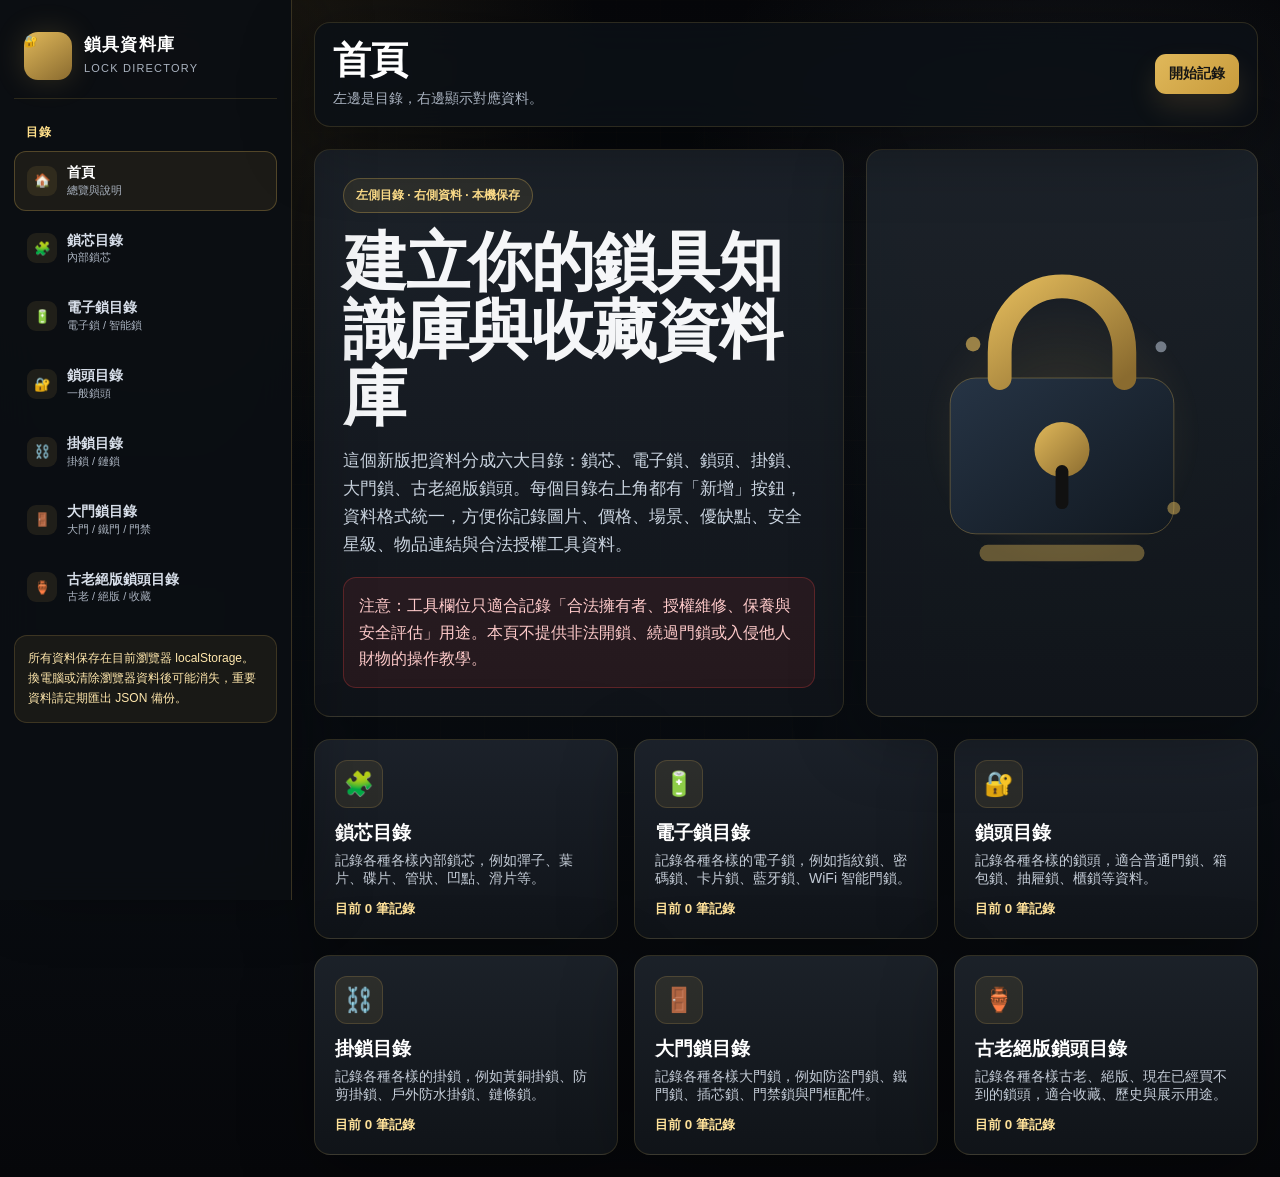
==== lock.html @ ea5cd7c9 "Update lock.html" ====
<!DOCTYPE html>
<html lang="zh-Hant">
<head>
  <meta charset="UTF-8" />
  <meta name="viewport" content="width=device-width, initial-scale=1.0" />
  <title>鎖具資料庫目錄 | Lock Archive Directory</title>
  <meta name="description" content="左側目錄式鎖具資料管理系統：鎖芯、電子鎖、鎖頭、掛鎖、大門鎖、古老絕版鎖頭資料記錄。" />

  <style>
    :root {
      --bg: #07090c;
      --bg2: #0c1016;
      --side: #0b0e13;
      --panel: #121820;
      --panel2: #17202a;
      --panel3: #202b38;
      --line: rgba(224, 184, 90, 0.22);
      --line2: rgba(148, 163, 184, 0.16);
      --text: #f5f6f8;
      --muted: #aab3c0;
      --gold: #e0b85a;
      --brass: #c89b3c;
      --steel: #9aa4b2;
      --danger: #ef4444;
      --safe: #22c55e;
      --radius: 16px;
      --shadow: 0 18px 70px rgba(0, 0, 0, 0.35);
    }

    * { box-sizing: border-box; margin: 0; padding: 0; }
    html { scroll-behavior: smooth; }
    body {
      min-height: 100vh;
      font-family: "Segoe UI", Arial, "Microsoft YaHei", sans-serif;
      color: var(--text);
      background:
        radial-gradient(circle at 12% 4%, rgba(224, 184, 90, 0.13), transparent 28%),
        radial-gradient(circle at 82% 18%, rgba(154, 164, 178, 0.10), transparent 26%),
        linear-gradient(180deg, #06070a 0%, #0b1016 52%, #06070a 100%);
      line-height: 1.65;
    }

    body::before {
      content: "";
      position: fixed;
      inset: 0;
      z-index: -1;
      pointer-events: none;
      background-image:
        linear-gradient(rgba(224, 184, 90, 0.035) 1px, transparent 1px),
        linear-gradient(90deg, rgba(224, 184, 90, 0.03) 1px, transparent 1px);
      background-size: 44px 44px;
      mask-image: radial-gradient(circle at center, rgba(0,0,0,0.85), transparent 82%);
    }

    a { color: inherit; text-decoration: none; }
    button, input, textarea, select { font-family: inherit; }
    button { cursor: pointer; }

    .app {
      min-height: 100vh;
      display: grid;
      grid-template-columns: 292px 1fr;
    }

    .sidebar {
      position: sticky;
      top: 0;
      height: 100vh;
      overflow-y: auto;
      background: rgba(11, 14, 19, 0.94);
      border-right: 1px solid var(--line);
      box-shadow: 18px 0 60px rgba(0,0,0,0.28);
      padding: 18px 14px;
      backdrop-filter: blur(18px);
    }

    .brand {
      display: flex;
      align-items: center;
      gap: 12px;
      padding: 10px 10px 18px;
      border-bottom: 1px solid rgba(224, 184, 90, 0.16);
      margin-bottom: 16px;
    }

    .brand-mark {
      width: 48px;
      height: 48px;
      border-radius: 14px;
      display: grid;
      place-items: center;
      background: linear-gradient(145deg, var(--gold), #8a6b2f);
      color: #141414;
      font-size: 26px;
      box-shadow: 0 0 30px rgba(224, 184, 90, 0.18);
      flex: 0 0 auto;
    }

    .brand strong { display: block; color: #fff; font-size: 17px; line-height: 1.15; }
    .brand span { display: block; color: var(--muted); font-size: 11px; letter-spacing: 1.2px; margin-top: 4px; text-transform: uppercase; }

    .menu-title {
      color: #ffdf8a;
      font-weight: 900;
      font-size: 12px;
      letter-spacing: 1px;
      text-transform: uppercase;
      padding: 8px 12px;
    }

    .menu {
      display: grid;
      gap: 8px;
      margin-bottom: 18px;
    }

    .menu button {
      width: 100%;
      display: flex;
      align-items: center;
      gap: 10px;
      text-align: left;
      border: 1px solid transparent;
      background: transparent;
      color: #d7dee9;
      border-radius: 12px;
      padding: 12px 12px;
      transition: 0.16s ease;
    }

    .menu button:hover,
    .menu button.active {
      border-color: rgba(224, 184, 90, 0.28);
      background: rgba(224, 184, 90, 0.08);
      color: #fff;
    }

    .menu .ico {
      width: 30px;
      height: 30px;
      display: grid;
      place-items: center;
      border-radius: 9px;
      background: rgba(224, 184, 90, 0.10);
      flex: 0 0 auto;
    }

    .menu .menu-text strong { display: block; font-size: 14px; line-height: 1.2; }
    .menu .menu-text span { display: block; color: var(--muted); font-size: 11px; margin-top: 2px; }

    .sidebar-note {
      border: 1px solid rgba(224, 184, 90, 0.18);
      background: rgba(224, 184, 90, 0.07);
      color: #ffe7ad;
      padding: 13px;
      border-radius: 13px;
      font-size: 12px;
    }

    .main {
      min-width: 0;
      padding: 22px;
    }

    .topbar {
      position: sticky;
      top: 0;
      z-index: 20;
      display: flex;
      align-items: center;
      justify-content: space-between;
      gap: 16px;
      padding: 16px 18px;
      margin-bottom: 22px;
      border: 1px solid rgba(224, 184, 90, 0.16);
      background: rgba(12, 16, 22, 0.88);
      border-radius: var(--radius);
      box-shadow: var(--shadow);
      backdrop-filter: blur(18px);
    }

    .topbar h1 {
      font-size: clamp(23px, 3.6vw, 38px);
      letter-spacing: -0.7px;
      color: #fff;
      line-height: 1.12;
    }

    .topbar p { color: var(--muted); margin-top: 5px; font-size: 14px; }

    .top-actions {
      display: flex;
      flex-wrap: wrap;
      justify-content: flex-end;
      gap: 10px;
    }

    .btn {
      border: none;
      border-radius: 11px;
      padding: 11px 14px;
      font-size: 14px;
      font-weight: 900;
      display: inline-flex;
      align-items: center;
      justify-content: center;
      gap: 8px;
      transition: 0.16s ease;
      white-space: nowrap;
    }

    .btn:hover { transform: translateY(-2px); }
    .btn-primary { background: linear-gradient(135deg, var(--gold), var(--brass)); color: #141414; box-shadow: 0 14px 28px rgba(224, 184, 90, 0.14); }
    .btn-secondary { background: rgba(154, 164, 178, 0.10); color: #e5e7eb; border: 1px solid rgba(154, 164, 178, 0.24); }
    .btn-secondary:hover { border-color: var(--gold); color: #ffe29a; background: rgba(224, 184, 90, 0.08); }
    .btn-danger { background: rgba(239, 68, 68, 0.12); color: #fecaca; border: 1px solid rgba(239, 68, 68, 0.34); }
    .btn-small { padding: 8px 10px; border-radius: 9px; font-size: 12px; }

    .page { display: none; }
    .page.active { display: block; }

    .hero {
      display: grid;
      grid-template-columns: minmax(0, 1.15fr) minmax(320px, 0.85fr);
      gap: 22px;
      align-items: stretch;
    }

    .panel, .card, .records-panel, .modal-box, .empty-state {
      background: linear-gradient(180deg, rgba(29, 35, 43, 0.94), rgba(17, 21, 26, 0.94));
      border: 1px solid rgba(224, 184, 90, 0.16);
      border-radius: var(--radius);
      box-shadow: var(--shadow);
    }

    .panel { padding: 28px; overflow: hidden; }

    .badge {
      display: inline-flex;
      align-items: center;
      gap: 8px;
      padding: 7px 12px;
      border: 1px solid rgba(224, 184, 90, 0.32);
      background: rgba(224, 184, 90, 0.09);
      color: #ffdf8a;
      border-radius: 999px;
      font-size: 12px;
      font-weight: 900;
      margin-bottom: 16px;
    }

    .home-title {
      font-size: clamp(34px, 5vw, 64px);
      line-height: 1.05;
      letter-spacing: -1.4px;
      margin-bottom: 16px;
    }

    .lead { color: #cbd5e1; font-size: 17px; max-width: 850px; }

    .illustration {
      min-height: 360px;
      display: grid;
      place-items: center;
      position: relative;
    }

    .illustration::after {
      content: "";
      position: absolute;
      width: 280px;
      height: 280px;
      border-radius: 50%;
      background: radial-gradient(circle, rgba(224,184,90,0.15), transparent 70%);
      filter: blur(1px);
      z-index: 0;
    }

    .illustration svg { width: min(330px, 100%); position: relative; z-index: 1; }

    .grid-cards {
      display: grid;
      grid-template-columns: repeat(3, minmax(0, 1fr));
      gap: 16px;
      margin-top: 22px;
    }

    .card {
      padding: 20px;
      transition: 0.16s ease;
      min-height: 160px;
    }

    .card:hover { transform: translateY(-3px); border-color: rgba(224, 184, 90, 0.34); }
    .card .icon {
      width: 48px;
      height: 48px;
      display: grid;
      place-items: center;
      border-radius: 12px;
      background: rgba(224, 184, 90, 0.09);
      border: 1px solid rgba(224, 184, 90, 0.18);
      font-size: 24px;
      margin-bottom: 12px;
    }
    .card h3 { color: #fff; margin-bottom: 6px; font-size: 19px; }
    .card p { color: #c4ccd7; font-size: 14px; }
    .card .count { color: #ffe29a; font-weight: 900; margin-top: 12px; }

    .notice {
      margin-top: 18px;
      padding: 15px;
      border-radius: 13px;
      border: 1px solid rgba(224, 184, 90, 0.22);
      background: rgba(224, 184, 90, 0.08);
      color: #ffe7ad;
    }

    .danger-notice {
      border-color: rgba(239, 68, 68, 0.28);
      background: rgba(239, 68, 68, 0.09);
      color: #fecaca;
    }

    .records-panel { padding: 18px; }

    .category-hero {
      display: grid;
      grid-template-columns: 1.2fr 0.8fr;
      gap: 16px;
      margin-bottom: 18px;
    }

    .category-summary {
      padding: 22px;
      background: linear-gradient(135deg, rgba(224, 184, 90, 0.10), rgba(154, 164, 178, 0.06));
      border: 1px solid rgba(224, 184, 90, 0.18);
      border-radius: var(--radius);
    }

    .category-summary h2 { font-size: 26px; color: #fff; margin-bottom: 8px; }
    .category-summary p { color: #cbd5e1; }

    .stats {
      display: grid;
      grid-template-columns: repeat(3, 1fr);
      gap: 12px;
    }

    .stat {
      background: rgba(11, 13, 16, 0.52);
      border: 1px solid rgba(148, 163, 184, 0.14);
      border-radius: 13px;
      padding: 15px;
    }
    .stat span { display: block; color: var(--muted); font-size: 12px; margin-bottom: 5px; }
    .stat strong { color: #fff; font-size: 24px; }

    .tools-row {
      display: grid;
      grid-template-columns: 1.4fr 0.7fr 0.7fr 0.7fr;
      gap: 12px;
      margin-bottom: 16px;
      align-items: end;
    }

    label { display: block; color: #f3f4f6; font-weight: 850; margin-bottom: 7px; font-size: 13px; }
    input, textarea, select {
      width: 100%;
      padding: 11px 12px;
      border-radius: 10px;
      border: 1px solid rgba(154, 164, 178, 0.24);
      background: #090c11;
      color: #fff;
      outline: none;
      font-size: 14px;
    }
    textarea { min-height: 86px; resize: vertical; }
    input:focus, textarea:focus, select:focus { border-color: var(--gold); box-shadow: 0 0 0 3px rgba(224, 184, 90, 0.10); }

    .table-wrap {
      width: 100%;
      overflow: auto;
      border: 1px solid rgba(148, 163, 184, 0.14);
      border-radius: 13px;
      background: #080b0f;
    }

    table {
      width: 100%;
      min-width: 1640px;
      border-collapse: collapse;
    }
    th, td {
      padding: 12px 10px;
      border-bottom: 1px solid rgba(148, 163, 184, 0.12);
      text-align: left;
      vertical-align: top;
      font-size: 13px;
    }
    th {
      position: sticky;
      top: 0;
      background: rgba(224, 184, 90, 0.12);
      color: #ffe3a1;
      text-transform: uppercase;
      letter-spacing: 0.5px;
      font-size: 11px;
      z-index: 1;
    }
    td { color: #d8dee8; }
    tbody tr:hover td { background: rgba(224, 184, 90, 0.04); }

    .record-img {
      width: 68px;
      height: 50px;
      border-radius: 9px;
      object-fit: cover;
      background: #11151a;
      border: 1px solid rgba(148, 163, 184, 0.18);
    }

    .tag {
      display: inline-flex;
      align-items: center;
      gap: 5px;
      padding: 4px 8px;
      border-radius: 999px;
      font-size: 12px;
      font-weight: 850;
      background: rgba(224, 184, 90, 0.10);
      color: #ffe3a1;
      border: 1px solid rgba(224, 184, 90, 0.18);
    }
    .tag-muted { background: rgba(154, 164, 178, 0.10); color: #dbeafe; border-color: rgba(154, 164, 178, 0.22); }
    .stars { color: #ffd36b; letter-spacing: 1px; white-space: nowrap; }
    .muted { color: var(--muted); }
    .link { color: #b9d6ff; text-decoration: underline; text-underline-offset: 3px; }

    .action-row { display: flex; flex-wrap: wrap; gap: 8px; }

    .empty-state {
      padding: 36px;
      text-align: center;
      color: #cbd5e1;
      margin-top: 14px;
    }
    .empty-state .big { font-size: 54px; margin-bottom: 8px; }

    .modal {
      position: fixed;
      inset: 0;
      display: none;
      align-items: center;
      justify-content: center;
      padding: 18px;
      background: rgba(0, 0, 0, 0.72);
      z-index: 80;
    }
    .modal.show { display: flex; }
    .modal-box {
      width: min(980px, 100%);
      max-height: 90vh;
      overflow: auto;
      padding: 22px;
    }
    .modal-head {
      display: flex;
      justify-content: space-between;
      align-items: flex-start;
      gap: 14px;
      margin-bottom: 16px;
      padding-bottom: 14px;
      border-bottom: 1px solid rgba(224, 184, 90, 0.16);
    }
    .modal-head h2, .modal-head h3 { color: #fff; line-height: 1.2; }
    .modal-head p { color: var(--muted); font-size: 14px; margin-top: 4px; }
    .close {
      width: 40px;
      height: 40px;
      border-radius: 10px;
      background: #090c11;
      color: #fff;
      border: 1px solid rgba(154, 164, 178, 0.28);
      font-size: 22px;
      flex: 0 0 auto;
    }

    .form-grid {
      display: grid;
      grid-template-columns: repeat(2, minmax(0, 1fr));
      gap: 14px;
    }
    .full { grid-column: 1 / -1; }
    .small-note { color: var(--muted); font-size: 12px; margin-top: 5px; }

    .preview {
      width: 100%;
      max-height: 210px;
      object-fit: contain;
      border-radius: 11px;
      border: 1px solid rgba(224, 184, 90, 0.18);
      background: #07090c;
      display: none;
      margin-top: 10px;
    }

    .detail-main-img {
      width: 100%;
      max-height: 340px;
      object-fit: contain;
      border-radius: 14px;
      border: 1px solid rgba(224, 184, 90, 0.18);
      background: #07090c;
      margin-bottom: 16px;
    }

    .detail-grid {
      display: grid;
      grid-template-columns: repeat(2, minmax(0, 1fr));
      gap: 12px;
    }
    .detail-box {
      background: rgba(11, 13, 16, 0.52);
      border: 1px solid rgba(148, 163, 184, 0.13);
      border-radius: 13px;
      padding: 13px;
    }
    .detail-box span { display: block; color: var(--muted); font-size: 12px; margin-bottom: 4px; }
    .detail-box strong, .detail-box p { color: #fff; white-space: pre-wrap; }

    .mobile-menu-btn { display: none; }

    @media (max-width: 1100px) {
      .app { grid-template-columns: 1fr; }
      .sidebar {
        position: fixed;
        inset: 0 auto 0 0;
        width: min(320px, 88vw);
        transform: translateX(-110%);
        transition: 0.2s ease;
        z-index: 70;
      }
      .sidebar.open { transform: translateX(0); }
      .mobile-menu-btn { display: inline-flex; }
      .main { padding: 14px; }
      .topbar { align-items: flex-start; }
      .hero, .category-hero, .tools-row, .grid-cards { grid-template-columns: 1fr; }
    }

    @media (max-width: 720px) {
      .topbar { flex-direction: column; }
      .top-actions { justify-content: flex-start; width: 100%; }
      .stats, .form-grid, .detail-grid { grid-template-columns: 1fr; }
      .btn { width: 100%; }
      .action-row .btn { width: auto; }
      .panel { padding: 20px; }
    }
  </style>
</head>

<body>
  <div class="app">
    <aside id="sidebar" class="sidebar">
      <a class="brand" href="#" onclick="setPage('home')">
        <span class="brand-mark">🔐</span>
        <span>
          <strong>鎖具資料庫</strong>
          <span>LOCK DIRECTORY</span>
        </span>
      </a>

      <div class="menu-title">目錄</div>
      <div id="sideMenu" class="menu"></div>

      <div class="sidebar-note">
        所有資料保存在目前瀏覽器 localStorage。換電腦或清除瀏覽器資料後可能消失，重要資料請定期匯出 JSON 備份。
      </div>
    </aside>

    <main class="main">
      <div class="topbar">
        <div>
          <button class="btn btn-secondary mobile-menu-btn" type="button" onclick="toggleSidebar()">☰ 目錄</button>
          <h1 id="pageTitle">首頁</h1>
          <p id="pageDesc">總覽所有鎖具分類與資料數量。</p>
        </div>
        <div id="topActions" class="top-actions"></div>
      </div>

      <section id="homePage" class="page active">
        <div class="hero">
          <div class="panel">
            <span class="badge">左側目錄 · 右側資料 · 本機保存</span>
            <h2 class="home-title">建立你的鎖具知識庫與收藏資料庫</h2>
            <p class="lead">
              這個新版把資料分成六大目錄：鎖芯、電子鎖、鎖頭、掛鎖、大門鎖、古老絕版鎖頭。每個目錄右上角都有「新增」按鈕，資料格式統一，方便你記錄圖片、價格、場景、優缺點、安全星級、物品連結與合法授權工具資料。
            </p>
            <div class="notice danger-notice">
              注意：工具欄位只適合記錄「合法擁有者、授權維修、保養與安全評估」用途。本頁不提供非法開鎖、繞過門鎖或入侵他人財物的操作教學。
            </div>
          </div>

          <div class="panel illustration" aria-label="鎖具資料庫示意圖">
            <svg viewBox="0 0 360 360" role="img" aria-label="Lock archive illustration">
              <defs>
                <linearGradient id="g1" x1="0" x2="1" y1="0" y2="1">
                  <stop offset="0" stop-color="#e0b85a" />
                  <stop offset="1" stop-color="#8a6b2f" />
                </linearGradient>
                <linearGradient id="g2" x1="0" x2="1" y1="0" y2="1">
                  <stop offset="0" stop-color="#263445" />
                  <stop offset="1" stop-color="#111820" />
                </linearGradient>
              </defs>
              <rect x="58" y="120" width="244" height="170" rx="28" fill="url(#g2)" stroke="#e0b85a" stroke-opacity=".35" />
              <path d="M112 120V92c0-42 30-72 68-72s68 30 68 72v28" fill="none" stroke="url(#g1)" stroke-width="26" stroke-linecap="round" />
              <circle cx="180" cy="198" r="30" fill="url(#g1)" />
              <path d="M180 222v34" stroke="#111" stroke-width="14" stroke-linecap="round" />
              <rect x="90" y="302" width="180" height="18" rx="9" fill="#e0b85a" opacity=".4" />
              <circle cx="83" cy="83" r="8" fill="#e0b85a" opacity=".65" />
              <circle cx="288" cy="86" r="6" fill="#9aa4b2" opacity=".7" />
              <circle cx="302" cy="262" r="7" fill="#e0b85a" opacity=".5" />
            </svg>
          </div>
        </div>

        <div id="homeCards" class="grid-cards"></div>
      </section>

      <section id="categoryPage" class="page">
        <div class="category-hero">
          <div class="category-summary">
            <span id="categoryBadge" class="badge">資料目錄</span>
            <h2 id="categoryHeading">目錄</h2>
            <p id="categoryIntro">記錄資料。</p>
            <div class="notice">新增時所有欄位都不是必填；有資料就填，沒有可以留空。</div>
          </div>

          <div class="stats">
            <div class="stat">
              <span>目前記錄</span>
              <strong id="statTotal">0</strong>
            </div>
            <div class="stat">
              <span>有圖片</span>
              <strong id="statPhotos">0</strong>
            </div>
            <div class="stat">
              <span>平均安全性</span>
              <strong id="statAvg">-</strong>
            </div>
          </div>
        </div>

        <div class="records-panel">
          <div class="tools-row">
            <div>
              <label for="searchInput">搜尋</label>
              <input id="searchInput" type="text" placeholder="搜尋名字、類型、供應商、場景、介紹..." oninput="renderCategory()" />
            </div>
            <div>
              <label for="ratingFilter">安全性篩選</label>
              <select id="ratingFilter" onchange="renderCategory()">
                <option value="">全部星級</option>
                <option value="5">5 星</option>
                <option value="4">4 星</option>
                <option value="3">3 星</option>
                <option value="2">2 星</option>
                <option value="1">1 星</option>
              </select>
            </div>
            <button class="btn btn-secondary" type="button" onclick="exportCurrentJSON()">匯出 JSON</button>
            <button class="btn btn-secondary" type="button" onclick="exportCurrentCSV()">匯出 CSV</button>
          </div>

          <div class="table-wrap">
            <table>
              <thead>
                <tr>
                  <th>圖片</th>
                  <th>名字</th>
                  <th>類型 / 供應商</th>
                  <th>大約價格</th>
                  <th>常見場景 / 地點</th>
                  <th>選購重點</th>
                  <th>優點</th>
                  <th>缺點</th>
                  <th>安全性</th>
                  <th>物品鏈接</th>
                  <th>介紹</th>
                  <th>合法授權 / 維修工具</th>
                  <th>工具鏈接</th>
                  <th>工具圖片</th>
                  <th>操作</th>
                </tr>
              </thead>
              <tbody id="recordBody"></tbody>
            </table>
          </div>

          <div id="emptyState" class="empty-state" style="display:none;">
            <div class="big">📁</div>
            <h3>這個目錄目前沒有資料</h3>
            <p>按右上角「新增」開始記錄。</p>
          </div>
        </div>
      </section>
    </main>
  </div>

  <div id="itemModal" class="modal">
    <div class="modal-box">
      <div class="modal-head">
        <div>
          <h2 id="modalTitle">新增資料</h2>
          <p>所有欄位都不是必填；有資料就填，沒有可以留空。</p>
        </div>
        <button class="close" type="button" onclick="closeItemModal()">×</button>
      </div>

      <form id="itemForm" onsubmit="saveItem(event)">
        <div class="form-grid">
          <div>
            <label for="photoInput">圖片</label>
            <input id="photoInput" type="file" accept="image/*" />
            <img id="photoPreview" class="preview" alt="物品圖片預覽" />
            <p class="small-note">圖片會保存到目前瀏覽器，不會自動上傳。</p>
          </div>

          <div>
            <label for="toolPhotoInput">工具圖片</label>
            <input id="toolPhotoInput" type="file" accept="image/*" />
            <img id="toolPhotoPreview" class="preview" alt="工具圖片預覽" />
            <p class="small-note">工具欄位僅限合法授權、維修或保養記錄。</p>
          </div>

          <div>
            <label for="nameInput">名字</label>
            <input id="nameInput" type="text" placeholder="例如：黃銅掛鎖、指紋門鎖、彈子鎖芯" />
          </div>

          <div>
            <label for="typeInput">類型</label>
            <input id="typeInput" type="text" placeholder="例如：彈子鎖芯 / 電子密碼鎖 / 防剪掛鎖" />
          </div>

          <div>
            <label for="supplierInput">供應商 / 品牌（有就寫）</label>
            <input id="supplierInput" type="text" placeholder="例如：品牌名、Shopee 店鋪、五金店" />
          </div>

          <div>
            <label for="priceInput">大約價格</label>
            <input id="priceInput" type="text" placeholder="例如：RM 25、SGD 60、約 100-150" />
          </div>

          <div>
            <label for="sceneInput">常見場景 / 地點</label>
            <textarea id="sceneInput" placeholder="例如：家門、倉庫、鐵門、辦公室、抽屜、收藏展示"></textarea>
          </div>

          <div>
            <label for="buyingInput">選購重點</label>
            <textarea id="buyingInput" placeholder="例如：防鏽、防剪、鎖體厚度、售後、電池、應急鑰匙"></textarea>
          </div>

          <div>
            <label for="prosInput">優點</label>
            <textarea id="prosInput" placeholder="例如：耐用、便宜、容易安裝、適合戶外、方便管理"></textarea>
          </div>

          <div>
            <label for="consInput">缺點</label>
            <textarea id="consInput" placeholder="例如：容易生鏽、重量大、需要電池、價格高、安裝麻煩"></textarea>
          </div>

          <div>
            <label for="ratingInput">安全性 1 至 5 星</label>
            <select id="ratingInput">
              <option value="">未評估</option>
              <option value="1">1 星</option>
              <option value="2">2 星</option>
              <option value="3">3 星</option>
              <option value="4">4 星</option>
              <option value="5">5 星</option>
            </select>
          </div>

          <div>
            <label for="itemLinkInput">物品鏈接</label>
            <input id="itemLinkInput" type="url" placeholder="https://..." />
          </div>

          <div class="full">
            <label for="introInput">介紹</label>
            <textarea id="introInput" placeholder="簡單介紹用途、材質、尺寸、背景、收藏價值或你的評價"></textarea>
          </div>

          <div class="full">
            <label for="openToolsInput">可以被那些工具開啟 / 維修 / 保養</label>
            <textarea id="openToolsInput" placeholder="只記錄合法授權用途，例如：原廠鑰匙、授權維修工具、安裝工具、保養工具。請勿填寫非法繞過或入侵教學。"></textarea>
          </div>

          <div class="full">
            <label for="toolLinkInput">工具鏈接</label>
            <input id="toolLinkInput" type="url" placeholder="https://..." />
            <p class="small-note">建議放保養、安裝、授權維修、官方工具或一般五金工具連結。</p>
          </div>

          <div class="full action-row" style="margin-top:8px;">
            <button class="btn btn-primary" type="submit">保存資料</button>
            <button class="btn btn-secondary" type="button" onclick="resetForm()">清空表單</button>
            <button class="btn btn-secondary" type="button" onclick="closeItemModal()">取消</button>
          </div>
        </div>
      </form>
    </div>
  </div>

  <div id="detailModal" class="modal">
    <div class="modal-box">
      <div class="modal-head">
        <div>
          <h3 id="detailTitle">詳情</h3>
          <p id="detailSubtitle">資料內容</p>
        </div>
        <button class="close" type="button" onclick="closeDetailModal()">×</button>
      </div>
      <div id="detailContent"></div>
    </div>
  </div>

  <script>
    const STORAGE_KEY = "lockDirectoryArchiveV2";

    const CATEGORIES = [
      {
        key: "cylinders",
        icon: "🧩",
        title: "鎖芯目錄",
        subtitle: "內部鎖芯",
        desc: "記錄各種各樣內部鎖芯，例如彈子、葉片、碟片、管狀、凹點、滑片等。"
      },
      {
        key: "electronic",
        icon: "🔋",
        title: "電子鎖目錄",
        subtitle: "電子鎖 / 智能鎖",
        desc: "記錄各種各樣的電子鎖，例如指紋鎖、密碼鎖、卡片鎖、藍牙鎖、WiFi 智能門鎖。"
      },
      {
        key: "lockheads",
        icon: "🔐",
        title: "鎖頭目錄",
        subtitle: "一般鎖頭",
        desc: "記錄各種各樣的鎖頭，適合普通門鎖、箱包鎖、抽屜鎖、櫃鎖等資料。"
      },
      {
        key: "padlocks",
        icon: "⛓️",
        title: "掛鎖目錄",
        subtitle: "掛鎖 / 鏈鎖",
        desc: "記錄各種各樣的掛鎖，例如黃銅掛鎖、防剪掛鎖、戶外防水掛鎖、鏈條鎖。"
      },
      {
        key: "gateLocks",
        icon: "🚪",
        title: "大門鎖目錄",
        subtitle: "大門 / 鐵門 / 門禁",
        desc: "記錄各種各樣大門鎖，例如防盜門鎖、鐵門鎖、插芯鎖、門禁鎖與門框配件。"
      },
      {
        key: "antique",
        icon: "🏺",
        title: "古老絕版鎖頭目錄",
        subtitle: "古老 / 絕版 / 收藏",
        desc: "記錄各種各樣古老、絕版、現在已經買不到的鎖頭，適合收藏、歷史與展示用途。"
      }
    ];

    let currentPage = "home";
    let currentCategory = CATEGORIES[0].key;
    let editingId = null;
    let currentPhoto = "";
    let currentToolPhoto = "";

    const fields = [
      "name", "type", "supplier", "price", "scene", "buying", "pros", "cons",
      "rating", "itemLink", "intro", "openTools", "toolLink"
    ];

    function init() {
      renderSideMenu();
      renderHomeCards();
      setupImageInputs();
      setPage("home");
      document.getElementById("itemModal").addEventListener("click", (event) => {
        if (event.target.id === "itemModal") closeItemModal();
      });
      document.getElementById("detailModal").addEventListener("click", (event) => {
        if (event.target.id === "detailModal") closeDetailModal();
      });
    }

    function defaultStore() {
      return CATEGORIES.reduce((acc, cat) => {
        acc[cat.key] = [];
        return acc;
      }, {});
    }

    function loadStore() {
      const raw = localStorage.getItem(STORAGE_KEY);
      let store = raw ? JSON.parse(raw) : defaultStore();
      CATEGORIES.forEach(cat => {
        if (!Array.isArray(store[cat.key])) store[cat.key] = [];
      });
      return store;
    }

    function saveStore(store) {
      localStorage.setItem(STORAGE_KEY, JSON.stringify(store));
      renderHomeCards();
    }

    function getCategory(key = currentCategory) {
      return CATEGORIES.find(cat => cat.key === key) || CATEGORIES[0];
    }

    function renderSideMenu() {
      const menu = document.getElementById("sideMenu");
      menu.innerHTML = `
        <button type="button" data-page="home" onclick="setPage('home')">
          <span class="ico">🏠</span>
          <span class="menu-text"><strong>首頁</strong><span>總覽與說明</span></span>
        </button>
        ${CATEGORIES.map(cat => `
          <button type="button" data-cat="${cat.key}" onclick="setCategory('${cat.key}')">
            <span class="ico">${cat.icon}</span>
            <span class="menu-text"><strong>${escapeHtml(cat.title)}</strong><span>${escapeHtml(cat.subtitle)}</span></span>
          </button>
        `).join("")}
      `;
    }

    function updateMenuActive() {
      document.querySelectorAll("#sideMenu button").forEach(btn => btn.classList.remove("active"));
      if (currentPage === "home") {
        document.querySelector("#sideMenu button[data-page='home']")?.classList.add("active");
      } else {
        document.querySelector(`#sideMenu button[data-cat='${currentCategory}']`)?.classList.add("active");
      }
    }

    function setPage(page) {
      currentPage = page;
      document.getElementById("homePage").classList.toggle("active", page === "home");
      document.getElementById("categoryPage").classList.toggle("active", page !== "home");

      if (page === "home") {
        document.getElementById("pageTitle").textContent = "首頁";
        document.getElementById("pageDesc").textContent = "左邊是目錄，右邊顯示對應資料。";
        document.getElementById("topActions").innerHTML = `
          <button class="btn btn-primary" type="button" onclick="setCategory('cylinders')">開始記錄</button>
        `;
      }

      updateMenuActive();
      closeSidebarOnMobile();
    }

    function setCategory(key) {
      currentPage = "category";
      currentCategory = key;
      const cat = getCategory(key);

      document.getElementById("homePage").classList.remove("active");
      document.getElementById("categoryPage").classList.add("active");
      document.getElementById("pageTitle").textContent = cat.title;
      document.getElementById("pageDesc").textContent = cat.desc;
      document.getElementById("categoryBadge").textContent = cat.subtitle;
      document.getElementById("categoryHeading").textContent = cat.title;
      document.getElementById("categoryIntro").textContent = cat.desc;
      document.getElementById("searchInput").value = "";
      document.getElementById("ratingFilter").value = "";
      document.getElementById("topActions").innerHTML = `
        <button class="btn btn-primary" type="button" onclick="openAddModal()">＋ 新增</button>
        <button class="btn btn-danger" type="button" onclick="clearCurrentCategory()">清空此目錄</button>
      `;
      renderCategory();
      updateMenuActive();
      closeSidebarOnMobile();
    }

    function renderHomeCards() {
      const store = loadStore();
      const cards = document.getElementById("homeCards");
      cards.innerHTML = CATEGORIES.map(cat => {
        const count = store[cat.key]?.length || 0;
        return `
          <button class="card" type="button" onclick="setCategory('${cat.key}')" style="text-align:left;">
            <div class="icon">${cat.icon}</div>
            <h3>${escapeHtml(cat.title)}</h3>
            <p>${escapeHtml(cat.desc)}</p>
            <div class="count">目前 ${count} 筆記錄</div>
          </button>
        `;
      }).join("");
    }

    function setupImageInputs() {
      document.getElementById("photoInput").addEventListener("change", function () {
        readImage(this.files[0], (dataUrl) => {
          currentPhoto = dataUrl;
          const img = document.getElementById("photoPreview");
          img.src = dataUrl;
          img.style.display = "block";
        });
      });

      document.getElementById("toolPhotoInput").addEventListener("change", function () {
        readImage(this.files[0], (dataUrl) => {
          currentToolPhoto = dataUrl;
          const img = document.getElementById("toolPhotoPreview");
          img.src = dataUrl;
          img.style.display = "block";
        });
      });
    }

    function readImage(file, callback) {
      if (!file) return;
      const reader = new FileReader();
      reader.onload = event => callback(event.target.result);
      reader.readAsDataURL(file);
    }

    function getValue(id) {
      return document.getElementById(id).value.trim();
    }

    function setValue(id, value) {
      document.getElementById(id).value = value || "";
    }

    function openAddModal() {
      editingId = null;
      resetForm();
      const cat = getCategory();
      document.getElementById("modalTitle").textContent = `新增：${cat.title}`;
      document.getElementById("itemModal").classList.add("show");
    }

    function openEditModal(id) {
      const store = loadStore();
      const item = store[currentCategory].find(row => row.id === id);
      if (!item) return;
      editingId = id;
      resetForm(false);

      fields.forEach(field => setValue(field + "Input", item[field] || ""));
      currentPhoto = item.photo || "";
      currentToolPhoto = item.toolPhoto || "";

      if (currentPhoto) {
        const img = document.getElementById("photoPreview");
        img.src = currentPhoto;
        img.style.display = "block";
      }
      if (currentToolPhoto) {
        const img = document.getElementById("toolPhotoPreview");
        img.src = currentToolPhoto;
        img.style.display = "block";
      }

      document.getElementById("modalTitle").textContent = "編輯資料";
      document.getElementById("itemModal").classList.add("show");
    }

    function closeItemModal() {
      document.getElementById("itemModal").classList.remove("show");
    }

    function resetForm(clearId = true) {
      if (clearId) editingId = null;
      currentPhoto = "";
      currentToolPhoto = "";
      document.getElementById("itemForm").reset();
      ["photoPreview", "toolPhotoPreview"].forEach(id => {
        const img = document.getElementById(id);
        img.src = "";
        img.style.display = "none";
      });
    }

    function saveItem(event) {
      event.preventDefault();
      const store = loadStore();
      const now = new Date().toLocaleString();
      const item = {
        id: editingId || "ITEM-" + Date.now(),
        categoryKey: currentCategory,
        photo: currentPhoto,
        toolPhoto: currentToolPhoto,
        updatedAt: now,
        createdAt: now
      };

      fields.forEach(field => {
        item[field] = getValue(field + "Input");
      });

      const hasContent = Boolean(currentPhoto || currentToolPhoto || fields.some(field => String(item[field] || "").trim() !== ""));
      if (!hasContent) {
        alert("請至少填寫一個欄位或上傳一張圖片。");
        return;
      }

      if (editingId) {
        const index = store[currentCategory].findIndex(row => row.id === editingId);
        if (index >= 0) {
          item.createdAt = store[currentCategory][index].createdAt || now;
          store[currentCategory][index] = item;
        }
      } else {
        store[currentCategory].unshift(item);
      }

      saveStore(store);
      closeItemModal();
      renderCategory();
    }

    function getFilteredRecords() {
      const store = loadStore();
      const records = store[currentCategory] || [];
      const q = getValue("searchInput").toLowerCase();
      const rating = getValue("ratingFilter");

      return records.filter(item => {
        const haystack = [
          item.name, item.type, item.supplier, item.price, item.scene, item.buying,
          item.pros, item.cons, item.rating, item.itemLink, item.intro,
          item.openTools, item.toolLink, item.createdAt, item.updatedAt
        ].join(" ").toLowerCase();

        const matchQ = !q || haystack.includes(q);
        const matchRating = !rating || String(item.rating || "") === rating;
        return matchQ && matchRating;
      });
    }

    function renderCategory() {
      const store = loadStore();
      const all = store[currentCategory] || [];
      const records = getFilteredRecords();
      updateStats(all);

      const body = document.getElementById("recordBody");
      const emptyState = document.getElementById("emptyState");

      if (records.length === 0) {
        body.innerHTML = "";
        emptyState.style.display = "block";
        return;
      }

      emptyState.style.display = "none";
      body.innerHTML = records.map(item => `
        <tr>
          <td>${item.photo ? `<img class="record-img" src="${item.photo}" alt="${escapeHtml(item.name || '圖片')}">` : `<span class="tag tag-muted">無圖片</span>`}</td>
          <td><strong>${escapeHtml(item.name || "未命名")}</strong><br><span class="muted">${escapeHtml(item.createdAt || "")}</span></td>
          <td>${item.type ? `<span class="tag">${escapeHtml(item.type)}</span>` : "-"}<br>${item.supplier ? `<span class="muted">供應商：${escapeHtml(item.supplier)}</span>` : ""}</td>
          <td>${escapeHtml(item.price || "-")}</td>
          <td>${escapeHtml(compact(item.scene, 72)) || "-"}</td>
          <td>${escapeHtml(compact(item.buying, 72)) || "-"}</td>
          <td>${escapeHtml(compact(item.pros, 72)) || "-"}</td>
          <td>${escapeHtml(compact(item.cons, 72)) || "-"}</td>
          <td>${renderStars(item.rating)}</td>
          <td>${renderLink(item.itemLink, "物品鏈接")}</td>
          <td>${escapeHtml(compact(item.intro, 90)) || "-"}</td>
          <td>${escapeHtml(compact(item.openTools, 85)) || "-"}</td>
          <td>${renderLink(item.toolLink, "工具鏈接")}</td>
          <td>${item.toolPhoto ? `<img class="record-img" src="${item.toolPhoto}" alt="工具圖片">` : `<span class="tag tag-muted">無圖片</span>`}</td>
          <td>
            <div class="action-row">
              <button class="btn btn-secondary btn-small" type="button" onclick="viewItem('${item.id}')">詳情</button>
              <button class="btn btn-secondary btn-small" type="button" onclick="openEditModal('${item.id}')">編輯</button>
              <button class="btn btn-danger btn-small" type="button" onclick="deleteItem('${item.id}')">刪除</button>
            </div>
          </td>
        </tr>
      `).join("");
    }

    function updateStats(records) {
      const total = records.length;
      const photos = records.filter(item => item.photo).length;
      const ratings = records.map(item => Number(item.rating)).filter(n => n >= 1 && n <= 5);
      const avg = ratings.length ? (ratings.reduce((a, b) => a + b, 0) / ratings.length).toFixed(1) + "★" : "-";
      document.getElementById("statTotal").textContent = total;
      document.getElementById("statPhotos").textContent = photos;
      document.getElementById("statAvg").textContent = avg;
    }

    function viewItem(id) {
      const item = (loadStore()[currentCategory] || []).find(row => row.id === id);
      if (!item) return;
      document.getElementById("detailTitle").textContent = item.name || "未命名資料";
      document.getElementById("detailSubtitle").textContent = `${getCategory().title} · ${item.createdAt || ""}`;

      document.getElementById("detailContent").innerHTML = `
        ${item.photo ? `<img class="detail-main-img" src="${item.photo}" alt="${escapeHtml(item.name || '圖片')}">` : ""}
        <div class="detail-grid">
          ${detailBox("名字", item.name)}
          ${detailBox("類型", item.type)}
          ${detailBox("供應商 / 品牌", item.supplier)}
          ${detailBox("大約價格", item.price)}
          ${detailBox("常見場景 / 地點", item.scene, true)}
          ${detailBox("選購重點", item.buying, true)}
          ${detailBox("優點", item.pros, true)}
          ${detailBox("缺點", item.cons, true)}
          ${detailBox("安全性", item.rating ? renderStars(item.rating, false) : "未評估")}
          ${detailBox("物品鏈接", item.itemLink ? `<a class="link" href="${safeUrl(item.itemLink)}" target="_blank" rel="noopener">${escapeHtml(item.itemLink)}</a>` : "", true, true)}
          ${detailBox("介紹", item.intro, true)}
          ${detailBox("可以被那些工具開啟 / 維修 / 保養", item.openTools, true)}
          ${detailBox("工具鏈接", item.toolLink ? `<a class="link" href="${safeUrl(item.toolLink)}" target="_blank" rel="noopener">${escapeHtml(item.toolLink)}</a>` : "", true, true)}
          ${item.toolPhoto ? `<div class="detail-box full"><span>工具圖片</span><img class="detail-main-img" src="${item.toolPhoto}" alt="工具圖片" style="margin:0;"></div>` : ""}
          ${detailBox("建立時間", item.createdAt)}
          ${detailBox("更新時間", item.updatedAt)}
        </div>
      `;
      document.getElementById("detailModal").classList.add("show");
    }

    function closeDetailModal() {
      document.getElementById("detailModal").classList.remove("show");
    }

    function detailBox(title, value, paragraph = false, rawHtml = false) {
      if (!value) return "";
      const content = rawHtml ? value : escapeHtml(value);
      return `
        <div class="detail-box ${paragraph ? "full" : ""}">
          <span>${escapeHtml(title)}</span>
          ${paragraph ? `<p>${content}</p>` : `<strong>${content}</strong>`}
        </div>
      `;
    }

    function deleteItem(id) {
      if (!confirm("確定刪除這筆資料嗎？")) return;
      const store = loadStore();
      store[currentCategory] = store[currentCategory].filter(item => item.id !== id);
      saveStore(store);
      renderCategory();
    }

    function clearCurrentCategory() {
      const cat = getCategory();
      if (!confirm(`確定清空「${cat.title}」全部資料嗎？這個動作不能恢復。`)) return;
      const store = loadStore();
      store[currentCategory] = [];
      saveStore(store);
      renderCategory();
    }

    function exportCurrentJSON() {
      const cat = getCategory();
      const data = loadStore()[currentCategory] || [];
      downloadBlob(new Blob([JSON.stringify(data, null, 2)], { type: "application/json" }), `${cat.key}-records.json`);
    }

    function exportCurrentCSV() {
      const cat = getCategory();
      const rows = loadStore()[currentCategory] || [];
      const headers = ["name", "type", "supplier", "price", "scene", "buying", "pros", "cons", "rating", "itemLink", "intro", "openTools", "toolLink", "createdAt", "updatedAt"];
      const csv = [
        headers.join(","),
        ...rows.map(row => headers.map(key => `"${String(row[key] || "").replaceAll('"', '""')}"`).join(","))
      ].join("\n");
      downloadBlob(new Blob([csv], { type: "text/csv;charset=utf-8" }), `${cat.key}-records.csv`);
    }

    function downloadBlob(blob, filename) {
      const url = URL.createObjectURL(blob);
      const a = document.createElement("a");
      a.href = url;
      a.download = filename;
      document.body.appendChild(a);
      a.click();
      a.remove();
      URL.revokeObjectURL(url);
    }

    function renderStars(value, wrap = true) {
      const n = Number(value);
      if (!n) return `<span class="tag tag-muted">未評估</span>`;
      const stars = "★".repeat(n) + "☆".repeat(5 - n);
      return wrap ? `<span class="stars">${stars}</span>` : stars;
    }

    function renderLink(url, label) {
      if (!url) return "-";
      return `<a class="link" href="${safeUrl(url)}" target="_blank" rel="noopener">${escapeHtml(label)}</a>`;
    }

    function safeUrl(url) {
      const value = String(url || "").trim();
      if (/^https?:\/\//i.test(value)) return value.replaceAll('"', '%22');
      return "#";
    }

    function compact(text, max = 70) {
      const value = String(text || "");
      return value.length > max ? value.slice(0, max) + "..." : value;
    }

    function escapeHtml(text) {
      return String(text || "")
        .replaceAll("&", "&amp;")
        .replaceAll("<", "&lt;")
        .replaceAll(">", "&gt;")
        .replaceAll('"', "&quot;")
        .replaceAll("'", "&#039;");
    }

    function toggleSidebar() {
      document.getElementById("sidebar").classList.toggle("open");
    }

    function closeSidebarOnMobile() {
      if (window.innerWidth <= 1100) {
        document.getElementById("sidebar").classList.remove("open");
      }
    }

    init();
  </script>
</body>
</html>
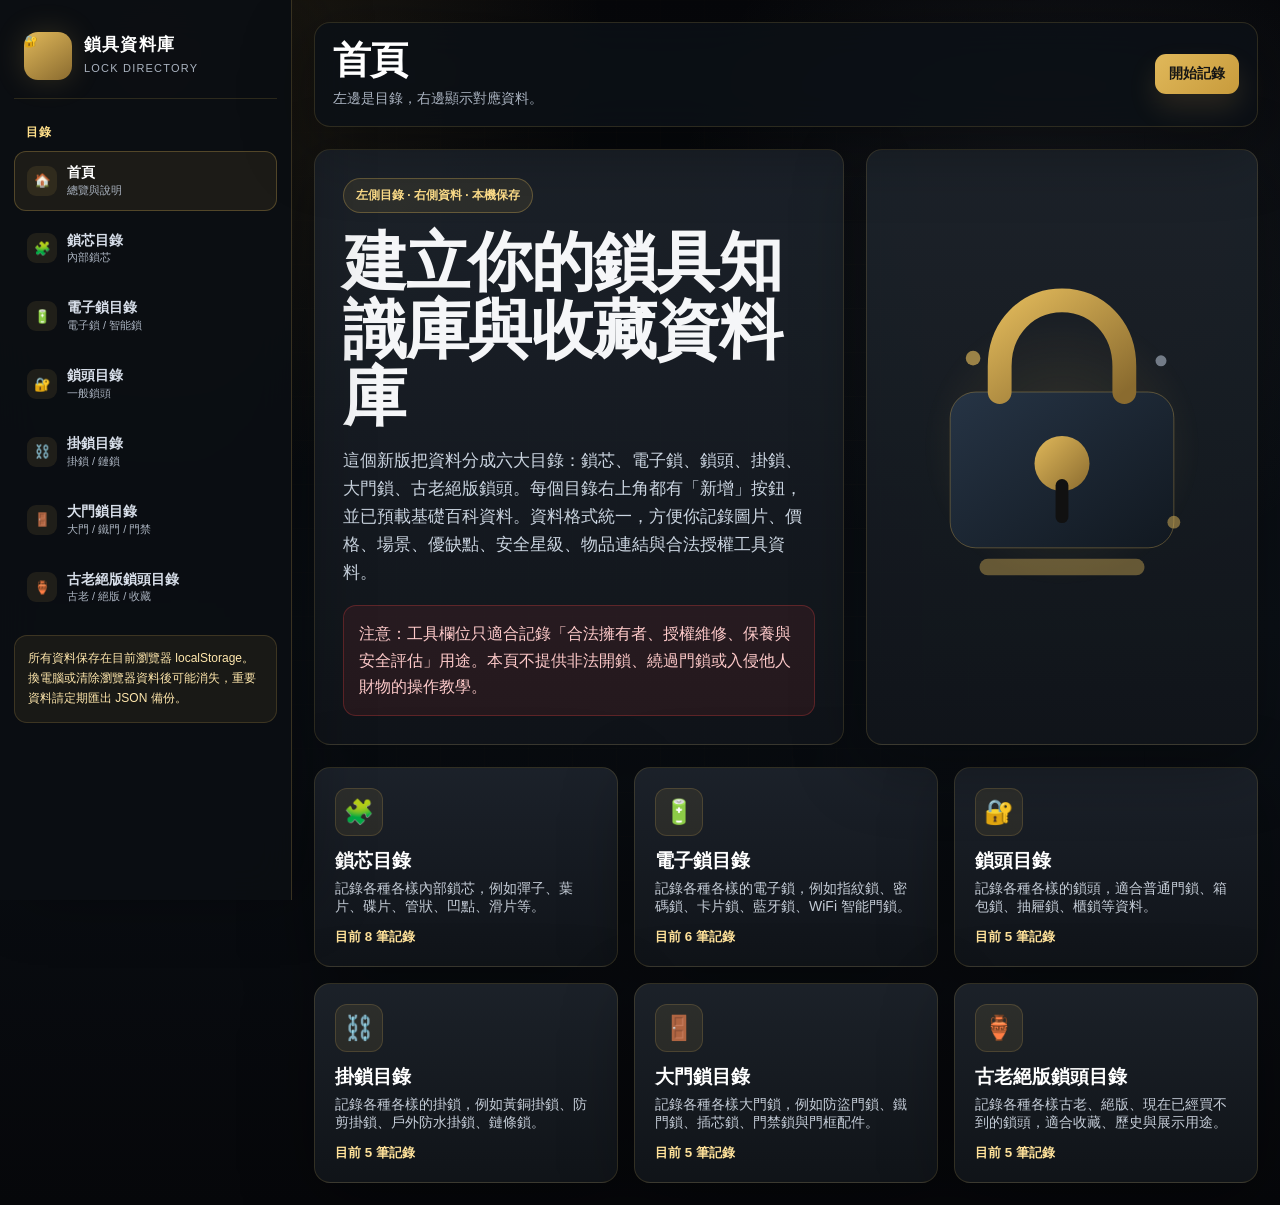
==== commit 3aa0a842: "Update lock.html" ====
--- a/lock.html
+++ b/lock.html
@@ -595,7 +595,7 @@
             <span class="badge">左側目錄 · 右側資料 · 本機保存</span>
             <h2 class="home-title">建立你的鎖具知識庫與收藏資料庫</h2>
             <p class="lead">
-              這個新版把資料分成六大目錄：鎖芯、電子鎖、鎖頭、掛鎖、大門鎖、古老絕版鎖頭。每個目錄右上角都有「新增」按鈕，資料格式統一，方便你記錄圖片、價格、場景、優缺點、安全星級、物品連結與合法授權工具資料。
+              這個新版把資料分成六大目錄：鎖芯、電子鎖、鎖頭、掛鎖、大門鎖、古老絕版鎖頭。每個目錄右上角都有「新增」按鈕，並已預載基礎百科資料。資料格式統一，方便你記錄圖片、價格、場景、優缺點、安全星級、物品連結與合法授權工具資料。
             </p>
             <div class="notice danger-notice">
               注意：工具欄位只適合記錄「合法擁有者、授權維修、保養與安全評估」用途。本頁不提供非法開鎖、繞過門鎖或入侵他人財物的操作教學。
@@ -690,7 +690,7 @@
                   <th>安全性</th>
                   <th>物品鏈接</th>
                   <th>介紹</th>
-                  <th>合法授權 / 維修工具</th>
+                  <th>合法開啟 / 維修 / 保養工具</th>
                   <th>工具鏈接</th>
                   <th>工具圖片</th>
                   <th>操作</th>
@@ -799,7 +799,7 @@
           </div>
 
           <div class="full">
-            <label for="openToolsInput">可以被那些工具開啟 / 維修 / 保養</label>
+            <label for="openToolsInput">合法開啟 / 維修 / 保養工具</label>
             <textarea id="openToolsInput" placeholder="只記錄合法授權用途，例如：原廠鑰匙、授權維修工具、安裝工具、保養工具。請勿填寫非法繞過或入侵教學。"></textarea>
           </div>
 
@@ -891,6 +891,107 @@
       "rating", "itemLink", "intro", "openTools", "toolLink"
     ];
 
+    function svgPhoto(label, emoji, accent = "#e0b85a") {
+      const safeLabel = String(label || "LOCK").slice(0, 26);
+      const svg = `
+        <svg xmlns="http://www.w3.org/2000/svg" width="720" height="460" viewBox="0 0 720 460">
+          <defs>
+            <linearGradient id="bg" x1="0" y1="0" x2="1" y2="1">
+              <stop offset="0" stop-color="#10151d"/>
+              <stop offset="1" stop-color="#05070a"/>
+            </linearGradient>
+            <radialGradient id="glow" cx="50%" cy="40%" r="60%">
+              <stop offset="0" stop-color="${accent}" stop-opacity="0.38"/>
+              <stop offset="1" stop-color="${accent}" stop-opacity="0"/>
+            </radialGradient>
+          </defs>
+          <rect width="720" height="460" rx="34" fill="url(#bg)"/>
+          <rect x="28" y="28" width="664" height="404" rx="28" fill="none" stroke="${accent}" stroke-opacity="0.45" stroke-width="3"/>
+          <circle cx="360" cy="190" r="150" fill="url(#glow)"/>
+          <text x="360" y="215" text-anchor="middle" font-size="118" font-family="Segoe UI Emoji, Apple Color Emoji, Noto Color Emoji, sans-serif">${emoji}</text>
+          <text x="360" y="332" text-anchor="middle" fill="#f8fafc" font-size="36" font-weight="800" font-family="Segoe UI, Microsoft YaHei, Arial">${safeLabel}</text>
+          <text x="360" y="374" text-anchor="middle" fill="#a9b0bb" font-size="22" font-family="Segoe UI, Microsoft YaHei, Arial">Lock Archive Knowledge</text>
+        </svg>`;
+      return "data:image/svg+xml;charset=UTF-8," + encodeURIComponent(svg);
+    }
+
+    function searchLink(keyword) {
+      return "https://shopee.com.my/search?keyword=" + encodeURIComponent(keyword || "lock maintenance");
+    }
+
+    function seedItem(categoryKey, index, data) {
+      return {
+        id: `SEED-${categoryKey}-${index}`,
+        categoryKey,
+        createdAt: "2026-04-29 15:00",
+        updatedAt: "2026-04-29 15:00",
+        photo: svgPhoto(data.name, data.emoji, data.accent),
+        toolPhoto: svgPhoto("合法工具", data.tool_emoji || "🛠️", "#9aa4b2"),
+        name: data.name || "",
+        type: data.type || "",
+        supplier: data.supplier || "",
+        price: data.price || "",
+        scene: data.scene || "",
+        buying: data.buying || "",
+        pros: data.pros || "",
+        cons: data.cons || "",
+        rating: data.rating || "",
+        itemLink: data.item_kw ? searchLink(data.item_kw) : "",
+        intro: data.intro || "",
+        openTools: data.openTools || "",
+        toolLink: data.tool_kw ? searchLink(data.tool_kw) : ""
+      };
+    }
+
+    const KNOWLEDGE_DATA = {
+      cylinders: [
+        seedItem("cylinders", 1, {"name": "單排彈子鎖芯", "type": "Pin Tumbler / 彈子鎖芯", "supplier": "常見品牌 / OEM", "price": "RM20 - RM180", "scene": "住宅房門、普通掛鎖、木門、辦公室門。", "buying": "看鑰匙精度、鎖芯材質、防鑽片、防拔設計與鑰匙管理。", "pros": "普及度高、維修容易、價格範圍廣。", "cons": "低階款安全性普通；缺乏保養會卡頓。", "rating": "3", "intro": "最常見的機械鎖芯之一，內部以多組彈子高度對齊後才允許鎖芯旋轉。", "openTools": "原配鑰匙、授權備用鑰匙、鎖芯潤滑劑、軟布、合法安裝調整工具。 僅限合法擁有者、授權維修、保養或更換使用；不提供繞過、破解或未授權開啟方法。", "emoji": "🧩", "tool_emoji": "🔑", "item_kw": "pin tumbler lock cylinder", "tool_kw": "lock lubricant", "accent": "#e0b85a"}),
+        seedItem("cylinders", 2, {"name": "多排 / 高安全彈子鎖芯", "type": "Multi-row Pin / 多排彈子", "supplier": "中高階鎖芯品牌", "price": "RM80 - RM350+", "scene": "大門、防盜門、辦公室主入口。", "buying": "優先看防鑽、防拔、防扭斷、鑰匙授權卡和售後。", "pros": "比普通單排彈子更複雜，安全性通常較高。", "cons": "價格較高；配鑰匙與維修通常要找授權店。", "rating": "4", "intro": "多排彈子鎖芯用更多方向或更多彈子組提升防護，常見於較高防護需求。", "openTools": "原廠鑰匙、授權卡片、官方更換鎖芯服務與保養工具。 僅限合法擁有者、授權維修、保養或更換使用；不提供繞過、破解或未授權開啟方法。", "emoji": "🧬", "tool_emoji": "🛠️", "item_kw": "high security lock cylinder", "tool_kw": "lock lubricant", "accent": "#e0b85a"}),
+        seedItem("cylinders", 3, {"name": "葉片鎖芯", "type": "Wafer Tumbler / 葉片鎖芯", "supplier": "抽屜鎖 / 車用鎖常見", "price": "RM8 - RM80", "scene": "抽屜、櫃子、信箱、機車箱、部分輕型門鎖。", "buying": "適合低中風險用途；注意尺寸、鎖舌方向和鑰匙厚度。", "pros": "便宜、小巧、容易安裝。", "cons": "低階款安全性和耐用度有限。", "rating": "2", "intro": "葉片鎖芯利用薄片對齊控制鎖芯旋轉，常見於小型櫃鎖或輕量用途。", "openTools": "原配小鑰匙、合法更換鎖芯、螺絲刀與保養清潔用品。 僅限合法擁有者、授權維修、保養或更換使用；不提供繞過、破解或未授權開啟方法。", "emoji": "📎", "tool_emoji": "🪛", "item_kw": "wafer lock cylinder", "tool_kw": "lock lubricant", "accent": "#e0b85a"}),
+        seedItem("cylinders", 4, {"name": "碟片鎖芯", "type": "Disc Detainer / 碟片鎖芯", "supplier": "高階掛鎖 / 戶外鎖常見", "price": "RM60 - RM500+", "scene": "戶外掛鎖、腳車鎖、倉庫、工業場景。", "buying": "看防水、防塵、硬化鎖梁、實心鎖體和防剪設計。", "pros": "耐候性好、結構耐用，適合戶外。", "cons": "低價仿製品差異大；維修配件不一定普遍。", "rating": "4", "intro": "碟片鎖芯由多片圓盤角度配合運作，常見於高耐候掛鎖。", "openTools": "原配鑰匙、官方授權備用鑰匙、防鏽保養、鎖梁清潔與潤滑。 僅限合法擁有者、授權維修、保養或更換使用；不提供繞過、破解或未授權開啟方法。", "emoji": "💿", "tool_emoji": "🧴", "item_kw": "disc detainer padlock", "tool_kw": "lock lubricant", "accent": "#e0b85a"}),
+        seedItem("cylinders", 5, {"name": "管狀鎖芯", "type": "Tubular / 管狀鎖芯", "supplier": "設備鎖 / 小型鎖常見", "price": "RM15 - RM120", "scene": "售賣機、展示櫃、電腦鎖、設備面板。", "buying": "確認管徑、固定方式、鎖舌方向與替換尺寸。", "pros": "體積小、適合設備面板。", "cons": "便宜款安全性普通；尺寸不合會難安裝。", "rating": "3", "intro": "管狀鎖芯的鑰匙孔呈圓形，常用於設備與小型櫃體。", "openTools": "原配管狀鑰匙、官方更換鎖芯、套筒、螺絲刀與潤滑。 僅限合法擁有者、授權維修、保養或更換使用；不提供繞過、破解或未授權開啟方法。", "emoji": "⭕", "tool_emoji": "🔩", "item_kw": "tubular lock cylinder", "tool_kw": "lock lubricant", "accent": "#e0b85a"}),
+        seedItem("cylinders", 6, {"name": "凹點鎖芯", "type": "Dimple / 凹點鎖芯", "supplier": "中高階住宅鎖常見", "price": "RM80 - RM450", "scene": "公寓大門、辦公室、商店門。", "buying": "注意鑰匙授權制度、防鑽片、鎖芯等級和門體搭配。", "pros": "鑰匙厚實、手感好，可做成較複雜結構。", "cons": "配鑰匙可能較貴；品牌品質差距大。", "rating": "4", "intro": "凹點鎖芯使用鑰匙表面凹點與鎖芯部件配合，常見於中高階門鎖。", "openTools": "原廠鑰匙、授權配匙卡、鎖芯潤滑劑與合法安裝服務。 僅限合法擁有者、授權維修、保養或更換使用；不提供繞過、破解或未授權開啟方法。", "emoji": "🔘", "tool_emoji": "🔑", "item_kw": "dimple lock cylinder", "tool_kw": "lock lubricant", "accent": "#e0b85a"}),
+        seedItem("cylinders", 7, {"name": "滑片鎖芯", "type": "Slider / 滑片鎖芯", "supplier": "高安全鎖芯 / 車用結構", "price": "RM100 - RM600+", "scene": "中高階門鎖、部分汽車鎖、專用安全鎖。", "buying": "看滑片數量、鎖芯材質、抗破壞設計與售後支援。", "pros": "可做得精密，鑰匙外形通常較特殊。", "cons": "維修依賴專業；不同系統相容性低。", "rating": "4", "intro": "滑片鎖芯以滑動片位置配合控制開合，常見於較精密的安全結構。", "openTools": "原廠鑰匙、授權維修服務、官方零件與日常保養用品。 僅限合法擁有者、授權維修、保養或更換使用；不提供繞過、破解或未授權開啟方法。", "emoji": "↔️", "tool_emoji": "🧰", "item_kw": "slider lock cylinder", "tool_kw": "lock lubricant", "accent": "#e0b85a"}),
+        seedItem("cylinders", 8, {"name": "磁性鎖芯", "type": "Magnetic / 磁性鎖芯", "supplier": "特殊安全鎖系統", "price": "RM120 - RM700+", "scene": "特殊門鎖、設備鎖、部分中高階安全系統。", "buying": "確認磁性鑰匙授權管理；避免來源不明仿品。", "pros": "鑰匙磨損少，設計可較隱蔽。", "cons": "維修與配件較不普遍；遺失處理成本高。", "rating": "4", "intro": "磁性鎖芯利用磁性元件配合開合，屬於較特殊的機械鎖設計。", "openTools": "原廠磁性鑰匙、授權更換服務、安裝固定工具。 僅限合法擁有者、授權維修、保養或更換使用；不提供繞過、破解或未授權開啟方法。", "emoji": "🧲", "tool_emoji": "🔧", "item_kw": "magnetic lock cylinder", "tool_kw": "lock lubricant", "accent": "#e0b85a"})
+      ],
+      electronic: [
+        seedItem("electronic", 1, {"name": "指紋智能門鎖", "type": "Fingerprint Smart Lock / 指紋鎖", "supplier": "Samsung / Yale / Aqara / OEM", "price": "RM350 - RM1800+", "scene": "住宅大門、公寓、辦公室、民宿。", "buying": "看指紋穩定度、電池續航、應急供電、機械鑰匙備援和售後。", "pros": "方便管理多使用者，可有開門記錄與臨時密碼。", "cons": "依賴電池與電子模組；低品質產品容易故障。", "rating": "4", "intro": "透過指紋辨識控制開門，常結合密碼、卡片與機械鑰匙備援。", "openTools": "已授權指紋、管理員密碼、官方 App、應急供電、原廠機械鑰匙。 僅限合法擁有者、授權維修、保養或更換使用；不提供繞過、破解或未授權開啟方法。", "emoji": "👆", "tool_emoji": "🔋", "item_kw": "fingerprint smart door lock", "tool_kw": "smart lock battery", "accent": "#22c55e"}),
+        seedItem("electronic", 2, {"name": "密碼電子鎖", "type": "Keypad Electronic Lock / 密碼鎖", "supplier": "Yale / Philips / Kaadas / OEM", "price": "RM180 - RM1200", "scene": "房門、辦公室、短租單位、儲物室。", "buying": "看防窺輸入、臨時密碼、低電量提醒與耐用鍵盤。", "pros": "不用帶鑰匙，適合多人使用和臨時授權。", "cons": "密碼管理不好會外洩；鍵盤磨損可能留下痕跡。", "rating": "3", "intro": "使用數字密碼作為授權方式，常與門把手或插芯鎖體整合。", "openTools": "管理員密碼、授權密碼、官方重設流程、電池與應急供電。 僅限合法擁有者、授權維修、保養或更換使用；不提供繞過、破解或未授權開啟方法。", "emoji": "🔢", "tool_emoji": "🔌", "item_kw": "keypad electronic door lock", "tool_kw": "lock lubricant", "accent": "#e0b85a"}),
+        seedItem("electronic", 3, {"name": "IC / RFID 卡片門禁鎖", "type": "RFID / Card Access Lock", "supplier": "HID / ZKTeco / Hotel lock OEM", "price": "RM120 - RM1500+", "scene": "辦公室、酒店、宿舍、健身房、門禁系統。", "buying": "注意卡片管理、後台權限、斷電策略、門禁記錄和系統維護。", "pros": "方便集中管理，適合多人進出。", "cons": "卡片遺失需即時停用；系統設定錯誤會降低安全。", "rating": "4", "intro": "使用卡片或感應扣作為授權憑證，常與門禁控制器連動。", "openTools": "授權門禁卡、管理後台、官方讀卡器、應急鑰匙與合法維護服務。 僅限合法擁有者、授權維修、保養或更換使用；不提供繞過、破解或未授權開啟方法。", "emoji": "💳", "tool_emoji": "🪪", "item_kw": "rfid access control door lock", "tool_kw": "lock lubricant", "accent": "#e0b85a"}),
+        seedItem("electronic", 4, {"name": "藍牙智能掛鎖", "type": "Bluetooth Smart Padlock", "supplier": "Master Lock / eGeeTouch / OEM", "price": "RM80 - RM500", "scene": "行李、倉庫小門、共享設備、短期授權場景。", "buying": "看 App 穩定性、防水等級、電池更換方式與備援方式。", "pros": "可用手機管理，部分型號支援臨時授權。", "cons": "手機沒電、App 停服或藍牙故障會影響使用。", "rating": "3", "intro": "透過手機藍牙授權開啟的掛鎖，重點在 App 與電池可靠性。", "openTools": "已授權手機 App、管理員帳號、應急電源或原廠備援方式。 僅限合法擁有者、授權維修、保養或更換使用；不提供繞過、破解或未授權開啟方法。", "emoji": "📱", "tool_emoji": "🔋", "item_kw": "bluetooth smart padlock", "tool_kw": "lock lubricant", "accent": "#e0b85a"}),
+        seedItem("electronic", 5, {"name": "WiFi 視訊智能門鎖", "type": "WiFi Video Smart Lock", "supplier": "Aqara / Eufy / Xiaomi / OEM", "price": "RM600 - RM2500+", "scene": "住宅大門、民宿、需要遠端通知的入口。", "buying": "看網路穩定、隱私設定、影像儲存方式、遠端權限和更新支援。", "pros": "可遠端查看與通知，方便家庭或短租管理。", "cons": "價格高，依賴網路與雲端；隱私設定重要。", "rating": "4", "intro": "結合智能鎖、攝像頭或門鈴功能，適合需要遠端管理的入口。", "openTools": "官方 App、授權帳號、應急供電、備用機械鑰匙、原廠售後。 僅限合法擁有者、授權維修、保養或更換使用；不提供繞過、破解或未授權開啟方法。", "emoji": "📹", "tool_emoji": "🛰️", "item_kw": "wifi video smart door lock", "tool_kw": "lock lubricant", "accent": "#e0b85a"}),
+        seedItem("electronic", 6, {"name": "電磁鎖", "type": "Magnetic Door Lock / 磁力鎖", "supplier": "門禁工程品牌", "price": "RM80 - RM600", "scene": "辦公室玻璃門、門禁出口、逃生門配套。", "buying": "要搭配控制器、電源、出門按鈕與消防/斷電策略。", "pros": "結構簡單、維護容易，適合門禁系統。", "cons": "斷電策略要設計好；單靠磁力鎖不等於完整防盜。", "rating": "3", "intro": "利用電磁吸力固定門扇，常搭配門禁控制器和出門按鈕。", "openTools": "授權門禁卡、出門按鈕、門禁控制器、合法電工/門禁工程維護。 僅限合法擁有者、授權維修、保養或更換使用；不提供繞過、破解或未授權開啟方法。", "emoji": "🧲", "tool_emoji": "⚡", "item_kw": "magnetic door lock access control", "tool_kw": "lock lubricant", "accent": "#e0b85a"})
+      ],
+      lockheads: [
+        seedItem("lockheads", 1, {"name": "抽屜鎖 / 櫃鎖", "type": "Cabinet Lock / 抽屜鎖", "supplier": "家具五金 / OEM", "price": "RM5 - RM60", "scene": "辦公桌、文件櫃、展示櫃、收銀抽屜。", "buying": "確認孔徑、鎖舌方向、門板厚度和鑰匙管理。", "pros": "便宜、好安裝、適合一般收納管理。", "cons": "防護能力有限，不適合高價值物品單獨保護。", "rating": "2", "intro": "常見小型鎖頭，用於櫃子和抽屜，主要用途是基本管理。", "openTools": "原配鑰匙、螺絲刀、量尺、合法更換鎖芯與保養清潔。 僅限合法擁有者、授權維修、保養或更換使用；不提供繞過、破解或未授權開啟方法。", "emoji": "🗄️", "tool_emoji": "🪛", "item_kw": "cabinet drawer lock", "tool_kw": "lock lubricant", "accent": "#e0b85a"}),
+        seedItem("lockheads", 2, {"name": "信箱鎖", "type": "Mailbox Lock / 信箱鎖", "supplier": "住宅五金", "price": "RM8 - RM50", "scene": "公寓信箱、辦公信箱、收件箱。", "buying": "確認鎖舌角度、安裝孔尺寸和防鏽能力。", "pros": "小巧、便宜、容易替換。", "cons": "安全性有限，適合低價值文件與信件管理。", "rating": "2", "intro": "信箱鎖通常是小型葉片或簡易鎖芯，重點在尺寸相容。", "openTools": "原配鑰匙、合法更換鎖芯、螺絲刀、除鏽與潤滑用品。 僅限合法擁有者、授權維修、保養或更換使用；不提供繞過、破解或未授權開啟方法。", "emoji": "📮", "tool_emoji": "🔩", "item_kw": "mailbox lock replacement", "tool_kw": "lock lubricant", "accent": "#e0b85a"}),
+        seedItem("lockheads", 3, {"name": "玻璃展示櫃鎖", "type": "Showcase Glass Lock", "supplier": "展示櫃五金", "price": "RM10 - RM120", "scene": "店鋪展示櫃、收藏展示櫃、玻璃櫥窗。", "buying": "注意玻璃厚度、夾具保護墊、鎖體位置與外觀。", "pros": "不需要破壞玻璃即可安裝，展示效果好。", "cons": "玻璃本身抗破壞能力有限，需要搭配監控和位置管理。", "rating": "2", "intro": "用於滑動玻璃或展示櫃，適合店鋪和收藏展示。", "openTools": "原配鑰匙、橡膠墊、螺絲刀、玻璃清潔與合法安裝工具。 僅限合法擁有者、授權維修、保養或更換使用；不提供繞過、破解或未授權開啟方法。", "emoji": "🪟", "tool_emoji": "🧽", "item_kw": "glass showcase lock", "tool_kw": "lock lubricant", "accent": "#e0b85a"}),
+        seedItem("lockheads", 4, {"name": "行李箱 TSA 鎖", "type": "TSA Luggage Lock", "supplier": "TSA Travel Lock", "price": "RM10 - RM80", "scene": "行李箱、旅行包、短期行李管理。", "buying": "選擇密碼手感清楚、鎖梁不鬆、可更改密碼的款式。", "pros": "旅行方便，部分國家安檢較容易處理。", "cons": "不適合高價值物品長期防盜；忘記密碼會麻煩。", "rating": "2", "intro": "旅行箱常見小型鎖，主要是防誤開和一般管理。", "openTools": "正確密碼、原廠設定流程、行李保養用品。 僅限合法擁有者、授權維修、保養或更換使用；不提供繞過、破解或未授權開啟方法。", "emoji": "🧳", "tool_emoji": "🔢", "item_kw": "tsa luggage lock", "tool_kw": "lock lubricant", "accent": "#e0b85a"}),
+        seedItem("lockheads", 5, {"name": "球形門鎖", "type": "Knob Lock / 球形鎖", "supplier": "普通門鎖品牌", "price": "RM25 - RM180", "scene": "房間門、室內門、辦公室內門。", "buying": "外門不建議只靠普通球形鎖；注意鎖舌長度與門厚。", "pros": "安裝簡單、價格實惠、室內用途足夠。", "cons": "抗破壞能力通常不如插芯鎖或大門鎖。", "rating": "2", "intro": "球形門鎖常見於室內房門，重點是便利而非高防護。", "openTools": "原配鑰匙、螺絲刀、門孔開孔器、水平尺與合法安裝服務。 僅限合法擁有者、授權維修、保養或更換使用；不提供繞過、破解或未授權開啟方法。", "emoji": "🚪", "tool_emoji": "📏", "item_kw": "knob door lock", "tool_kw": "lock lubricant", "accent": "#e0b85a"})
+      ],
+      padlocks: [
+        seedItem("padlocks", 1, {"name": "黃銅掛鎖", "type": "Brass Padlock / 黃銅掛鎖", "supplier": "Yale / Master / OEM", "price": "RM8 - RM120", "scene": "鐵門、工具箱、倉庫小門、室內外一般用途。", "buying": "看鎖梁粗細、鎖體厚度、防鏽能力和鑰匙精度。", "pros": "耐腐蝕、價格範圍大、常見好買。", "cons": "便宜款鎖梁和鎖扣可能較弱。", "rating": "3", "intro": "最常見掛鎖類型之一，黃銅外觀經典，適合一般用途。", "openTools": "原配鑰匙、授權備用鑰匙、防鏽劑、鎖芯潤滑劑。 僅限合法擁有者、授權維修、保養或更換使用；不提供繞過、破解或未授權開啟方法。", "emoji": "🔒", "tool_emoji": "🧴", "item_kw": "brass padlock", "tool_kw": "lock lubricant", "accent": "#e0b85a"}),
+        seedItem("padlocks", 2, {"name": "不鏽鋼戶外掛鎖", "type": "Stainless Outdoor Padlock", "supplier": "戶外五金品牌", "price": "RM25 - RM250", "scene": "戶外鐵門、海邊潮濕環境、倉庫。", "buying": "注意不鏽鋼等級、防水蓋、排水孔與鎖梁硬度。", "pros": "抗鏽能力較好，適合潮濕環境。", "cons": "價格比普通掛鎖高；仍需定期清潔。", "rating": "4", "intro": "以戶外耐候為重點的掛鎖，適合長期暴露在雨水或潮濕處。", "openTools": "原配鑰匙、防鏽保養、鎖梁清潔、合法更換服務。 僅限合法擁有者、授權維修、保養或更換使用；不提供繞過、破解或未授權開啟方法。", "emoji": "🌧️", "tool_emoji": "🧽", "item_kw": "stainless steel outdoor padlock", "tool_kw": "lock lubricant", "accent": "#e0b85a"}),
+        seedItem("padlocks", 3, {"name": "護梁防剪掛鎖", "type": "Shrouded Shackle Padlock", "supplier": "安全掛鎖品牌", "price": "RM40 - RM400+", "scene": "倉庫、鐵閘、工業門、需要抗剪的場景。", "buying": "選擇硬化鎖梁、護梁包覆、實心鎖體和合適鎖扣。", "pros": "鎖梁外露少，抗剪能力通常較好。", "cons": "體積較大，可能不適合所有鎖扣孔位。", "rating": "4", "intro": "護梁掛鎖把鎖梁兩側包覆，減少外露部位，提升抗破壞能力。", "openTools": "原配鑰匙、鎖扣加固件、安裝工具、保養潤滑。 僅限合法擁有者、授權維修、保養或更換使用；不提供繞過、破解或未授權開啟方法。", "emoji": "🛡️", "tool_emoji": "🔩", "item_kw": "shrouded shackle padlock", "tool_kw": "lock lubricant", "accent": "#e0b85a"}),
+        seedItem("padlocks", 4, {"name": "長梁掛鎖", "type": "Long Shackle Padlock", "supplier": "一般五金品牌", "price": "RM10 - RM150", "scene": "需要穿過較遠孔位的鐵閘、鏈條、臨時固定。", "buying": "長梁越長越方便但外露越多；高風險場景要慎用。", "pros": "靈活、容易搭配不同鎖扣。", "cons": "鎖梁外露多，抗剪通常不如護梁掛鎖。", "rating": "2", "intro": "鎖梁較長的掛鎖，適合孔位距離較大的場合。", "openTools": "原配鑰匙、鎖芯潤滑、鎖扣調整工具。 僅限合法擁有者、授權維修、保養或更換使用；不提供繞過、破解或未授權開啟方法。", "emoji": "⛓️", "tool_emoji": "🔑", "item_kw": "long shackle padlock", "tool_kw": "lock lubricant", "accent": "#e0b85a"}),
+        seedItem("padlocks", 5, {"name": "腳車 U 型鎖", "type": "U Lock / Bicycle Lock", "supplier": "Kryptonite / OnGuard / OEM", "price": "RM50 - RM600+", "scene": "腳車、電動滑板車、機車輔助防盜。", "buying": "看鎖梁硬度、尺寸、支架、重量與安全等級。", "pros": "抗剪能力通常比細鋼纜更好。", "cons": "較重；尺寸不合會不好固定。", "rating": "4", "intro": "U 型鎖用硬化金屬框住車架與固定物，是常見交通工具防盜鎖。", "openTools": "原配鑰匙、支架、鎖芯保養、防鏽清潔。 僅限合法擁有者、授權維修、保養或更換使用；不提供繞過、破解或未授權開啟方法。", "emoji": "🚲", "tool_emoji": "🛢️", "item_kw": "bicycle u lock", "tool_kw": "lock lubricant", "accent": "#e0b85a"})
+      ],
+      gateLocks: [
+        seedItem("gateLocks", 1, {"name": "插芯大門鎖", "type": "Mortise Door Lock / 插芯鎖", "supplier": "Yale / Hafele / Dormakaba / OEM", "price": "RM80 - RM600+", "scene": "住宅大門、木門、防盜門、辦公室門。", "buying": "看鎖體尺寸、鎖舌材質、把手品質、鎖芯等級和門厚相容。", "pros": "結構完整，手感好，適合主門使用。", "cons": "安裝需要準確開孔；門框弱會影響整體安全。", "rating": "4", "intro": "插芯鎖把鎖體嵌入門內，是大門和辦公門常見方案。", "openTools": "原配鑰匙、安裝模板、螺絲刀、水平尺、合法鎖匠安裝。 僅限合法擁有者、授權維修、保養或更換使用；不提供繞過、破解或未授權開啟方法。", "emoji": "🚪", "tool_emoji": "📏", "item_kw": "mortise door lock set", "tool_kw": "lock lubricant", "accent": "#e0b85a"}),
+        seedItem("gateLocks", 2, {"name": "多點鎖 / 天地鎖", "type": "Multipoint Lock", "supplier": "防盜門品牌", "price": "RM250 - RM1500+", "scene": "防盜門、大型木門、金屬門。", "buying": "注意門體是否適合、鎖點數量、天地杆順暢度與售後維修。", "pros": "多個鎖點同時固定，提升門扇受力分散能力。", "cons": "安裝與調整較複雜；門變形會影響鎖點運作。", "rating": "5", "intro": "多點鎖透過多個鎖點同時鎖定門框，適合較高防護的大門。", "openTools": "原配鑰匙、官方鎖體零件、門框調整工具、合法安裝維修。 僅限合法擁有者、授權維修、保養或更換使用；不提供繞過、破解或未授權開啟方法。", "emoji": "↕️", "tool_emoji": "🛠️", "item_kw": "multipoint door lock", "tool_kw": "lock lubricant", "accent": "#e0b85a"}),
+        seedItem("gateLocks", 3, {"name": "鐵門掛鎖 + 加強鎖扣", "type": "Gate Hasp + Padlock", "supplier": "五金店 / 戶外配件", "price": "RM20 - RM300", "scene": "鐵閘、倉庫門、後門、戶外小門。", "buying": "掛鎖和鎖扣要一起看；螺絲長度、焊接位置與鎖扣厚度很重要。", "pros": "成本可控，維修替換簡單。", "cons": "鎖扣弱時，再好的掛鎖也發揮有限。", "rating": "3", "intro": "鐵門常用掛鎖搭配鎖扣，整體強度取決於掛鎖、鎖扣和固定方式。", "openTools": "原配鑰匙、鎖扣加固件、螺絲刀、扳手、防鏽保養。 僅限合法擁有者、授權維修、保養或更換使用；不提供繞過、破解或未授權開啟方法。", "emoji": "🏗️", "tool_emoji": "🔩", "item_kw": "gate hasp padlock", "tool_kw": "lock lubricant", "accent": "#e0b85a"}),
+        seedItem("gateLocks", 4, {"name": "玻璃門電插鎖", "type": "Electric Drop Bolt Lock", "supplier": "門禁工程品牌", "price": "RM120 - RM800", "scene": "玻璃門、辦公室門禁、商業入口。", "buying": "看斷電策略、感應器、門夾相容、消防需求與施工品質。", "pros": "適合玻璃門門禁，外觀乾淨。", "cons": "需要穩定電源與專業安裝；單獨防盜能力有限。", "rating": "3", "intro": "電插鎖透過電控鎖舌固定門，常見於玻璃門門禁。", "openTools": "授權門禁卡、出門按鈕、門禁電源、合法門禁工程工具。 僅限合法擁有者、授權維修、保養或更換使用；不提供繞過、破解或未授權開啟方法。", "emoji": "🪟", "tool_emoji": "⚡", "item_kw": "electric drop bolt lock glass door", "tool_kw": "lock lubricant", "accent": "#e0b85a"}),
+        seedItem("gateLocks", 5, {"name": "智能大門鎖套裝", "type": "Smart Mortise Lock Set", "supplier": "Aqara / Kaadas / Philips / Samsung", "price": "RM700 - RM3000+", "scene": "公寓主門、智能家居、家庭大門。", "buying": "看鎖體相容、門厚、指紋/密碼/卡片備援、App 隱私與售後。", "pros": "功能全面，可與智能家居和臨時密碼整合。", "cons": "價格高，安裝要求高，電子故障需要備援方案。", "rating": "4", "intro": "把智能識別與插芯大門鎖體結合，是現代住宅常見升級方向。", "openTools": "授權指紋、密碼、卡片、官方 App、應急供電、原廠鑰匙。 僅限合法擁有者、授權維修、保養或更換使用；不提供繞過、破解或未授權開啟方法。", "emoji": "🏠", "tool_emoji": "🔋", "item_kw": "smart mortise door lock", "tool_kw": "lock lubricant", "accent": "#e0b85a"})
+      ],
+      antique: [
+        seedItem("antique", 1, {"name": "老式擋片掛鎖", "type": "Warded Padlock / 擋片鎖", "supplier": "古董鎖 / 收藏品", "price": "RM30 - RM500+", "scene": "收藏展示、老屋、古董市場、歷史教材。", "buying": "確認完整度、鑰匙是否原配、銹蝕程度和是否只是展示用途。", "pros": "歷史感強，結構直觀，收藏價值高。", "cons": "不適合現代高安全用途；零件磨損後修復困難。", "rating": "1", "intro": "擋片鎖是古老機械鎖形式，靠內部擋片與鑰匙形狀配合，現代多作收藏。", "openTools": "原配古董鑰匙、收藏修復工具、除鏽保養用品；建議只作展示或合法修復。 僅限合法擁有者、授權維修、保養或更換使用；不提供繞過、破解或未授權開啟方法。", "emoji": "🗝️", "tool_emoji": "🧴", "item_kw": "antique warded padlock", "tool_kw": "lock lubricant", "accent": "#e0b85a"}),
+        seedItem("antique", 2, {"name": "骨架鑰匙門鎖", "type": "Skeleton Key Mortise Lock", "supplier": "古董門鎖", "price": "RM80 - RM1000+", "scene": "老屋木門、古董家具、電影道具、收藏。", "buying": "重點看鎖體完整、彈簧狀況、鑰匙是否匹配與木門尺寸。", "pros": "復古美觀，適合老屋修復。", "cons": "安全性低於現代鎖；配件不易找。", "rating": "1", "intro": "常見於老式木門的古董鎖，通常使用長柄骨架鑰匙。", "openTools": "原配鑰匙、合法修復服務、木工工具、潤滑與除鏽用品。 僅限合法擁有者、授權維修、保養或更換使用；不提供繞過、破解或未授權開啟方法。", "emoji": "🗝️", "tool_emoji": "🪵", "item_kw": "skeleton key mortise lock", "tool_kw": "lock lubricant", "accent": "#e0b85a"}),
+        seedItem("antique", 3, {"name": "老式箱櫃槓桿鎖", "type": "Lever Cabinet / Chest Lock", "supplier": "古董家具鎖", "price": "RM30 - RM800", "scene": "古董木箱、衣櫃、收納箱、展示收藏。", "buying": "看鎖舌是否完整、彈簧是否回彈、螺絲孔是否破損。", "pros": "適合復古家具修復，外觀漂亮。", "cons": "抗破壞能力有限，不適合保管貴重物。", "rating": "1", "intro": "槓桿鎖常見於古董箱櫃，內部以槓桿片位置控制開合。", "openTools": "原配鑰匙、合法修復、木工螺絲刀、除鏽與保養用品。 僅限合法擁有者、授權維修、保養或更換使用；不提供繞過、破解或未授權開啟方法。", "emoji": "📜", "tool_emoji": "🧰", "item_kw": "antique chest lock lever", "tool_kw": "lock lubricant", "accent": "#e0b85a"}),
+        seedItem("antique", 4, {"name": "中國古鎖 / 廣鎖", "type": "Chinese Antique Lock", "supplier": "古董收藏", "price": "RM100 - RM3000+", "scene": "收藏展示、文化展覽、古董市場。", "buying": "注意年代、工藝、包漿、鑰匙是否存在和來源合法性。", "pros": "文化特色強，收藏與展示價值高。", "cons": "多數不適合作現代防盜；真偽與來源需要判斷。", "rating": "1", "intro": "中國古鎖造型多樣，有橫式、動物造型與文字裝飾，常作收藏。", "openTools": "原配鑰匙、文物保養用品、合法收藏修復服務。 僅限合法擁有者、授權維修、保養或更換使用；不提供繞過、破解或未授權開啟方法。", "emoji": "🏮", "tool_emoji": "🧽", "item_kw": "chinese antique lock", "tool_kw": "lock lubricant", "accent": "#e0b85a"}),
+        seedItem("antique", 5, {"name": "老式保險箱轉盤鎖", "type": "Mechanical Safe Dial Lock", "supplier": "保險箱古董配件", "price": "RM150 - RM2000+", "scene": "古董保險箱、收藏展示、道具。", "buying": "查看轉盤狀態、組件完整度、是否有合法來源與維修記錄。", "pros": "機械感強，展示價值高。", "cons": "維修專業度高；未知狀態不建議作實際保管。", "rating": "2", "intro": "機械轉盤保險箱鎖具具有收藏與展示價值，現代使用需專業評估。", "openTools": "原廠資料、合法保險箱維修服務、清潔保養用品。 僅限合法擁有者、授權維修、保養或更換使用；不提供繞過、破解或未授權開啟方法。", "emoji": "🎛️", "tool_emoji": "🧰", "item_kw": "antique safe dial lock", "tool_kw": "lock lubricant", "accent": "#e0b85a"})
+      ]
+    };
+
     function init() {
       renderSideMenu();
       renderHomeCards();
@@ -904,11 +1005,38 @@
       });
     }
 
+    function cloneKnowledge(categoryKey) {
+      return JSON.parse(JSON.stringify(KNOWLEDGE_DATA[categoryKey] || []));
+    }
+
     function defaultStore() {
-      return CATEGORIES.reduce((acc, cat) => {
-        acc[cat.key] = [];
+      const store = CATEGORIES.reduce((acc, cat) => {
+        acc[cat.key] = cloneKnowledge(cat.key);
         return acc;
       }, {});
+      store.__seedVersion = 3;
+      return store;
+    }
+
+    function mergeKnowledge(store) {
+      if (store.__seedVersion === 3) return store;
+
+      let changed = false;
+      CATEGORIES.forEach(cat => {
+        if (!Array.isArray(store[cat.key])) store[cat.key] = [];
+        const existingIds = new Set(store[cat.key].map(item => item.id));
+        cloneKnowledge(cat.key).forEach(item => {
+          if (!existingIds.has(item.id)) {
+            store[cat.key].push(item);
+            changed = true;
+          }
+        });
+      });
+
+      store.__seedVersion = 3;
+      changed = true;
+      if (changed) localStorage.setItem(STORAGE_KEY, JSON.stringify(store));
+      return store;
     }
 
     function loadStore() {
@@ -917,7 +1045,7 @@
       CATEGORIES.forEach(cat => {
         if (!Array.isArray(store[cat.key])) store[cat.key] = [];
       });
-      return store;
+      return mergeKnowledge(store);
     }
 
     function saveStore(store) {
@@ -1225,7 +1353,7 @@
           ${detailBox("安全性", item.rating ? renderStars(item.rating, false) : "未評估")}
           ${detailBox("物品鏈接", item.itemLink ? `<a class="link" href="${safeUrl(item.itemLink)}" target="_blank" rel="noopener">${escapeHtml(item.itemLink)}</a>` : "", true, true)}
           ${detailBox("介紹", item.intro, true)}
-          ${detailBox("可以被那些工具開啟 / 維修 / 保養", item.openTools, true)}
+          ${detailBox("合法開啟 / 維修 / 保養工具", item.openTools, true)}
           ${detailBox("工具鏈接", item.toolLink ? `<a class="link" href="${safeUrl(item.toolLink)}" target="_blank" rel="noopener">${escapeHtml(item.toolLink)}</a>` : "", true, true)}
           ${item.toolPhoto ? `<div class="detail-box full"><span>工具圖片</span><img class="detail-main-img" src="${item.toolPhoto}" alt="工具圖片" style="margin:0;"></div>` : ""}
           ${detailBox("建立時間", item.createdAt)}
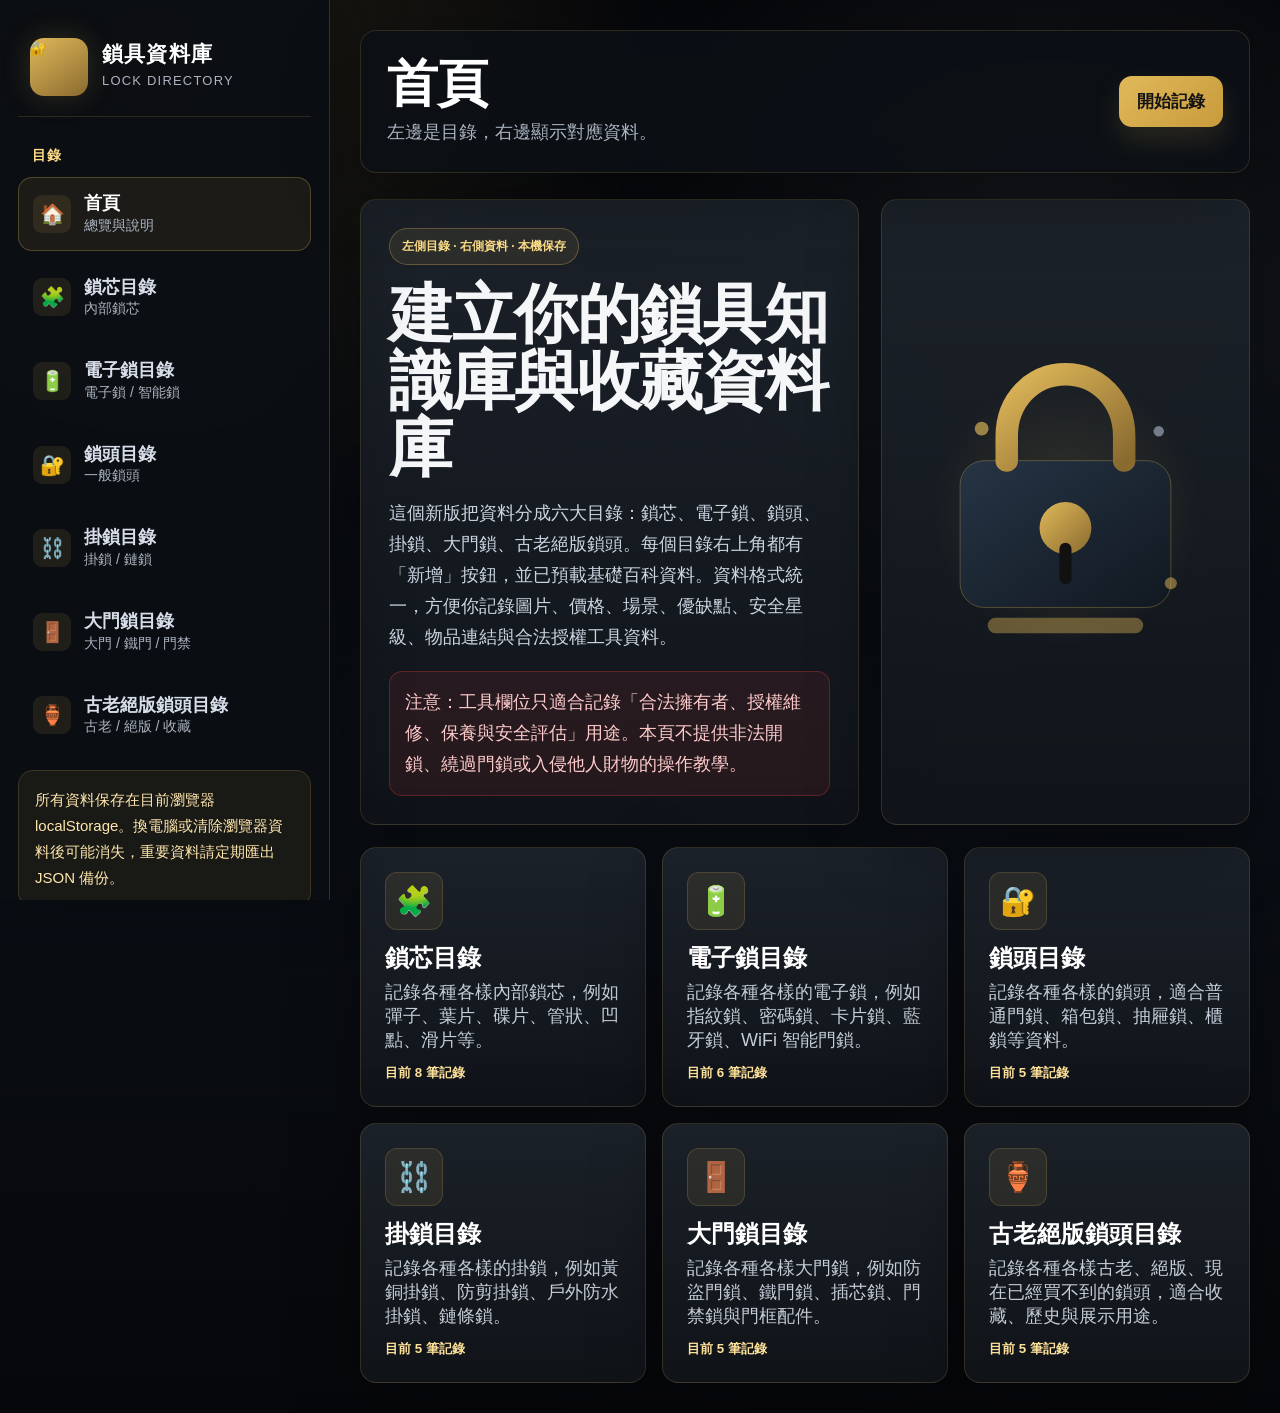
==== commit e3843418: "Update lock.html" ====
--- a/lock.html
+++ b/lock.html
@@ -529,6 +529,248 @@
     }
     .detail-box span { display: block; color: var(--muted); font-size: 12px; margin-bottom: 4px; }
     .detail-box strong, .detail-box p { color: #fff; white-space: pre-wrap; }
+
+
+
+    /* ================================
+       放大閱讀版：提升文字、表格、按鈕與圖片尺寸
+       ================================ */
+    body {
+      font-size: 18px;
+      line-height: 1.72;
+    }
+
+    .app {
+      grid-template-columns: 330px 1fr;
+    }
+
+    .sidebar {
+      padding: 22px 18px;
+    }
+
+    .brand {
+      gap: 14px;
+      padding: 12px 12px 20px;
+    }
+
+    .brand-mark {
+      width: 58px;
+      height: 58px;
+      font-size: 31px;
+    }
+
+    .brand strong {
+      font-size: 21px;
+    }
+
+    .brand span {
+      font-size: 13px;
+    }
+
+    .menu-title {
+      font-size: 14px;
+      padding: 10px 14px;
+    }
+
+    .menu {
+      gap: 10px;
+    }
+
+    .menu button {
+      gap: 13px;
+      padding: 15px 14px;
+      border-radius: 14px;
+    }
+
+    .menu .ico {
+      width: 38px;
+      height: 38px;
+      font-size: 20px;
+    }
+
+    .menu .menu-text strong {
+      font-size: 18px;
+    }
+
+    .menu .menu-text span {
+      font-size: 14px;
+    }
+
+    .sidebar-note {
+      font-size: 15px;
+      padding: 16px;
+      border-radius: 15px;
+    }
+
+    .main {
+      padding: 30px;
+    }
+
+    .topbar {
+      padding: 24px 26px;
+      margin-bottom: 26px;
+      gap: 20px;
+    }
+
+    .topbar h1 {
+      font-size: clamp(34px, 4vw, 54px);
+    }
+
+    .topbar p {
+      font-size: 18px;
+    }
+
+    .btn {
+      padding: 14px 18px;
+      font-size: 17px;
+      border-radius: 13px;
+    }
+
+    .btn-small {
+      padding: 10px 13px;
+      font-size: 15px;
+    }
+
+    .records-panel {
+      padding: 24px;
+    }
+
+    .category-hero {
+      gap: 20px;
+      margin-bottom: 24px;
+    }
+
+    .category-summary {
+      padding: 28px;
+    }
+
+    .category-summary h2 {
+      font-size: 34px;
+    }
+
+    .category-summary p,
+    .lead,
+    .notice,
+    .danger-notice,
+    .card p {
+      font-size: 18px;
+    }
+
+    .stat {
+      padding: 19px;
+    }
+
+    .stat span {
+      font-size: 15px;
+    }
+
+    .stat strong {
+      font-size: 31px;
+    }
+
+    .tools-row {
+      gap: 16px;
+      margin-bottom: 22px;
+    }
+
+    label {
+      font-size: 16px;
+      margin-bottom: 9px;
+    }
+
+    input,
+    textarea,
+    select {
+      padding: 15px 15px;
+      font-size: 17px;
+      border-radius: 12px;
+    }
+
+    textarea {
+      min-height: 110px;
+    }
+
+    .table-wrap {
+      border-radius: 15px;
+    }
+
+    table {
+      min-width: 2250px;
+    }
+
+    th,
+    td {
+      padding: 17px 15px;
+      font-size: 17px;
+      line-height: 1.65;
+    }
+
+    th {
+      font-size: 15px;
+      letter-spacing: 0.4px;
+    }
+
+    .record-img {
+      width: 94px;
+      height: 70px;
+      border-radius: 11px;
+    }
+
+    .tag {
+      padding: 6px 10px;
+      font-size: 15px;
+      line-height: 1.45;
+    }
+
+    .stars {
+      font-size: 19px;
+      letter-spacing: 2px;
+    }
+
+    .modal-box {
+      width: min(1120px, 100%);
+      padding: 28px;
+    }
+
+    .modal-head h2,
+    .modal-head h3 {
+      font-size: 30px;
+    }
+
+    .modal-head p,
+    .small-note,
+    .detail-box span {
+      font-size: 15px;
+    }
+
+    .detail-box strong,
+    .detail-box p {
+      font-size: 18px;
+    }
+
+    .detail-box {
+      padding: 16px;
+    }
+
+    .home-title {
+      font-size: clamp(44px, 5vw, 76px);
+    }
+
+    .card {
+      padding: 24px;
+      min-height: 190px;
+    }
+
+    .card h3 {
+      font-size: 24px;
+    }
+
+    .card .icon {
+      width: 58px;
+      height: 58px;
+      font-size: 29px;
+    }
+
 
     .mobile-menu-btn { display: none; }
 
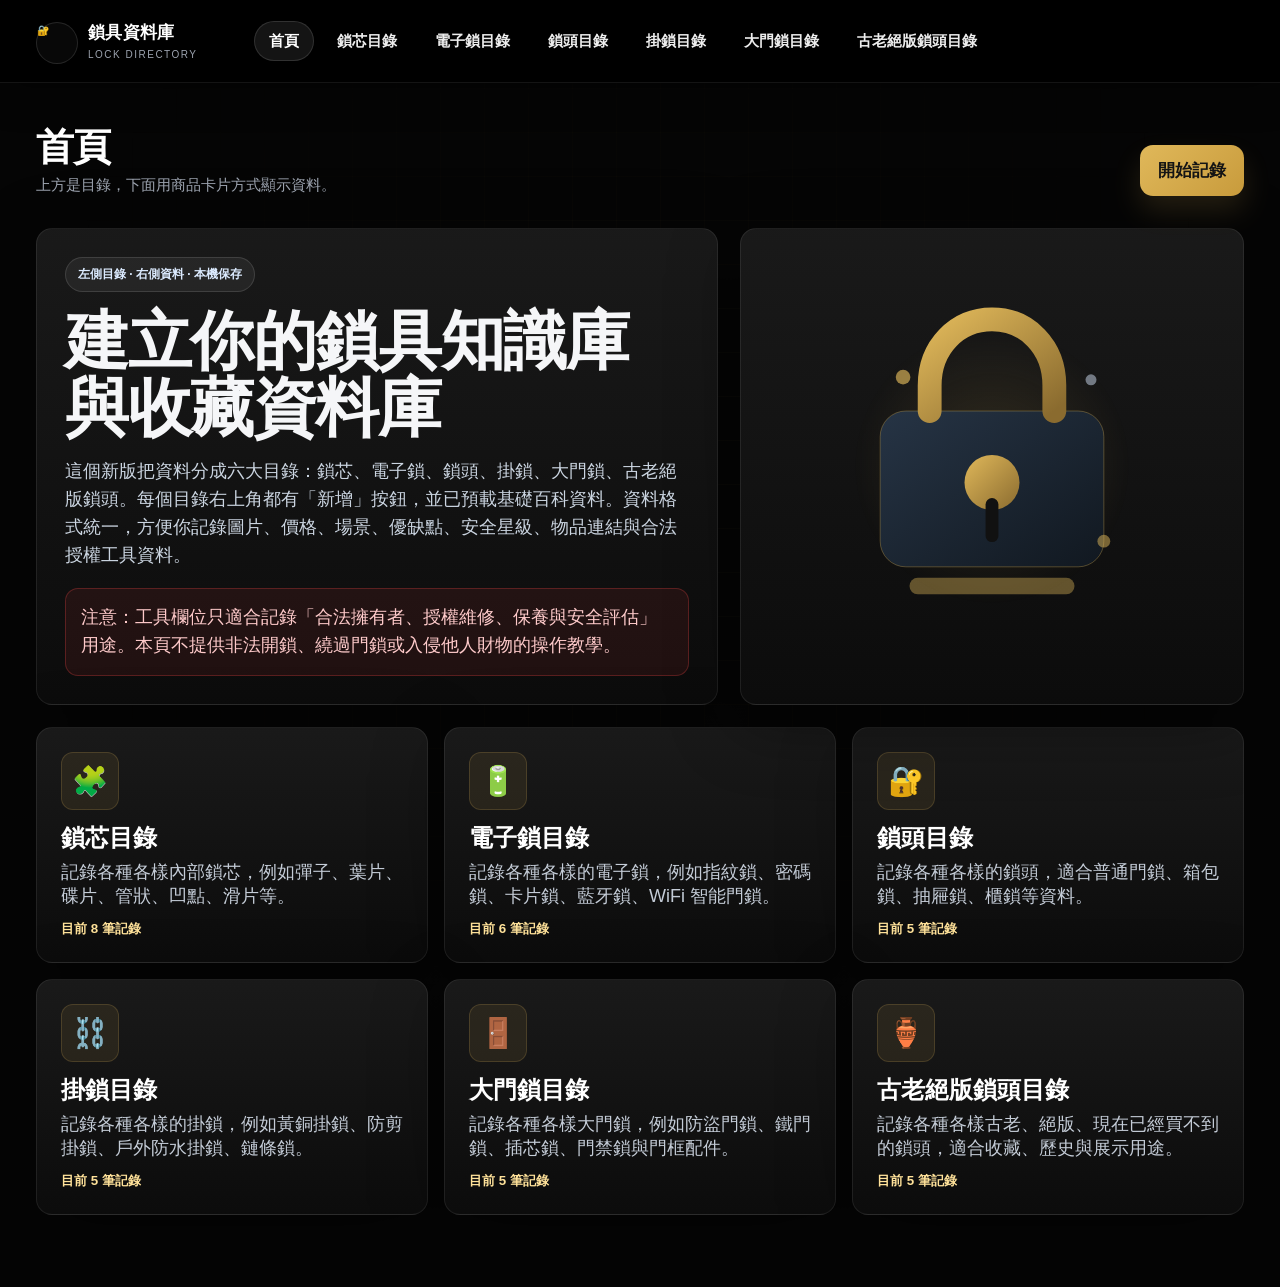
==== commit 4f222efa: "Update lock.html" ====
--- a/lock.html
+++ b/lock.html
@@ -772,7 +772,234 @@
     }
 
 
-    .mobile-menu-btn { display: none; }
+
+
+    /* ================================
+       大卡片閱讀版：圖片左邊，資料右邊垂直排列
+       ================================ */
+    .record-list {
+      display: grid;
+      gap: 24px;
+    }
+
+    .record-card {
+      display: grid;
+      grid-template-columns: 240px minmax(0, 1fr);
+      gap: 32px;
+      align-items: start;
+      padding: 30px;
+      border-radius: 22px;
+      background: linear-gradient(180deg, rgba(29, 36, 47, 0.98), rgba(13, 17, 23, 0.98));
+      border: 1px solid rgba(224, 184, 90, 0.18);
+      box-shadow: 0 20px 64px rgba(0, 0, 0, 0.32);
+    }
+
+    .record-card:hover {
+      border-color: rgba(224, 184, 90, 0.36);
+      transform: translateY(-2px);
+      transition: 0.16s ease;
+    }
+
+    .record-media {
+      display: grid;
+      gap: 12px;
+      align-content: start;
+    }
+
+    .record-card-img {
+      width: 240px;
+      height: 240px;
+      border-radius: 18px;
+      object-fit: cover;
+      background: #07090c;
+      border: 1px solid rgba(224, 184, 90, 0.22);
+      box-shadow: inset 0 0 0 1px rgba(255,255,255,0.03), 0 12px 32px rgba(0,0,0,0.22);
+    }
+
+    .no-photo-box {
+      width: 240px;
+      height: 240px;
+      border-radius: 18px;
+      display: grid;
+      place-items: center;
+      text-align: center;
+      color: #b8c1cc;
+      background: #080b0f;
+      border: 1px dashed rgba(224, 184, 90, 0.30);
+      font-size: 22px;
+      font-weight: 900;
+    }
+
+    .record-thumb-note {
+      font-size: 14px;
+      color: var(--muted);
+      text-align: center;
+    }
+
+    .record-content {
+      min-width: 0;
+      display: grid;
+      gap: 16px;
+    }
+
+    .record-head {
+      display: grid;
+      gap: 10px;
+      padding-bottom: 18px;
+      border-bottom: 1px solid rgba(148, 163, 184, 0.14);
+    }
+
+    .record-title {
+      display: grid;
+      gap: 10px;
+      min-width: 0;
+    }
+
+    .record-title h3 {
+      font-size: clamp(30px, 2.8vw, 40px);
+      line-height: 1.14;
+      color: #fff;
+      letter-spacing: -0.6px;
+    }
+
+    .record-subline {
+      display: flex;
+      flex-wrap: wrap;
+      gap: 10px;
+      align-items: center;
+    }
+
+    .record-summary {
+      color: #dbe4ef;
+      font-size: 18px;
+      line-height: 1.7;
+      background: rgba(224, 184, 90, 0.07);
+      border: 1px solid rgba(224, 184, 90, 0.14);
+      border-radius: 16px;
+      padding: 14px 16px;
+    }
+
+    .field-list {
+      display: grid;
+      gap: 0;
+      background: rgba(8, 11, 15, 0.34);
+      border: 1px solid rgba(148, 163, 184, 0.10);
+      border-radius: 18px;
+      overflow: hidden;
+    }
+
+    .field-row {
+      display: grid;
+      grid-template-columns: 210px minmax(0, 1fr);
+      gap: 18px;
+      padding: 16px 18px;
+      border-bottom: 1px solid rgba(148, 163, 184, 0.10);
+      align-items: start;
+    }
+
+    .field-row:last-child {
+      border-bottom: none;
+    }
+
+    .field-label {
+      color: #ffe3a1;
+      font-size: 19px;
+      font-weight: 950;
+      letter-spacing: 0.2px;
+    }
+
+    .field-value {
+      color: #e8edf5;
+      font-size: 19px;
+      line-height: 1.8;
+      overflow-wrap: anywhere;
+      white-space: pre-wrap;
+    }
+
+    .field-value.empty {
+      color: #7f8a99;
+    }
+
+    .record-actions {
+      display: flex;
+      flex-wrap: wrap;
+      gap: 10px;
+      margin-top: 2px;
+      padding-top: 18px;
+      border-top: 1px solid rgba(148, 163, 184, 0.14);
+    }
+
+    .link-pill {
+      display: inline-flex;
+      align-items: center;
+      justify-content: center;
+      gap: 8px;
+      padding: 8px 12px;
+      border-radius: 999px;
+      background: rgba(96, 165, 250, 0.10);
+      border: 1px solid rgba(96, 165, 250, 0.28);
+      color: #bfdbfe;
+      font-weight: 900;
+      text-decoration: none;
+    }
+
+    .tool-mini {
+      display: grid;
+      grid-template-columns: 82px minmax(0, 1fr);
+      gap: 12px;
+      align-items: center;
+      padding: 12px;
+      border-radius: 14px;
+      background: rgba(11, 13, 16, 0.42);
+      border: 1px solid rgba(148, 163, 184, 0.12);
+      margin-top: 8px;
+    }
+
+    .tool-mini img {
+      width: 82px;
+      height: 62px;
+      border-radius: 11px;
+      object-fit: cover;
+      background: #07090c;
+      border: 1px solid rgba(148, 163, 184, 0.18);
+    }
+
+    .tool-mini p {
+      color: #d8dee8;
+      font-size: 17px;
+      line-height: 1.55;
+      white-space: pre-wrap;
+    }
+
+    @media (max-width: 900px) {
+      .record-card {
+        grid-template-columns: 1fr;
+        padding: 20px;
+      }
+      .record-media {
+        justify-items: center;
+      }
+      .record-card-img,
+      .no-photo-box {
+        width: min(100%, 280px);
+        height: min(100vw - 120px, 280px);
+      }
+      .field-row {
+        grid-template-columns: 1fr;
+        gap: 8px;
+      }
+      .record-card-img,
+      .no-photo-box {
+        width: 100%;
+        height: 230px;
+      }
+      .field-row {
+        grid-template-columns: 1fr;
+        gap: 4px;
+      }
+    }
+
+        .mobile-menu-btn { display: none; }
 
     @media (max-width: 1100px) {
       .app { grid-template-columns: 1fr; }
@@ -799,6 +1026,473 @@
       .action-row .btn { width: auto; }
       .panel { padding: 20px; }
     }
+
+    /* ================================
+       商品卡片版：像電商網站的橫排顯示界面
+       ================================ */
+    body {
+      background: #050505;
+      font-size: 16px;
+      line-height: 1.55;
+    }
+
+    .app {
+      display: block;
+      min-height: 100vh;
+    }
+
+    .sidebar {
+      position: sticky;
+      top: 0;
+      z-index: 70;
+      height: auto;
+      width: 100%;
+      overflow: visible;
+      display: flex;
+      align-items: center;
+      gap: 28px;
+      padding: 18px 64px;
+      background: rgba(0, 0, 0, 0.94);
+      border-right: none;
+      border-bottom: 1px solid rgba(255,255,255,0.08);
+      box-shadow: 0 10px 36px rgba(0,0,0,0.34);
+      backdrop-filter: blur(16px);
+    }
+
+    .brand {
+      flex: 0 0 auto;
+      min-width: 190px;
+      gap: 10px;
+      padding: 0;
+      margin: 0;
+      border-bottom: none;
+    }
+
+    .brand-mark {
+      width: 42px;
+      height: 42px;
+      border-radius: 50%;
+      font-size: 20px;
+      background: #080808;
+      border: 1px solid rgba(255,255,255,0.12);
+      color: #fff;
+      box-shadow: none;
+    }
+
+    .brand strong {
+      font-size: 17px;
+      letter-spacing: 0.3px;
+      color: #fff;
+    }
+
+    .brand span {
+      font-size: 10px;
+      letter-spacing: 1.5px;
+      color: #9ca3af;
+    }
+
+    .menu-title,
+    .sidebar-note {
+      display: none;
+    }
+
+    .menu {
+      display: flex;
+      align-items: center;
+      gap: 8px;
+      margin: 0;
+      flex: 1 1 auto;
+      min-width: 0;
+      overflow-x: auto;
+      scrollbar-width: none;
+    }
+
+    .menu::-webkit-scrollbar {
+      display: none;
+    }
+
+    .menu button {
+      width: auto;
+      flex: 0 0 auto;
+      justify-content: center;
+      gap: 0;
+      padding: 10px 14px;
+      border-radius: 999px;
+      color: #ededed;
+      background: transparent;
+      border-color: transparent;
+      white-space: nowrap;
+    }
+
+    .menu button:hover,
+    .menu button.active {
+      border-color: rgba(255,255,255,0.12);
+      background: rgba(255,255,255,0.08);
+      color: #fff;
+    }
+
+    .menu .ico {
+      display: none;
+    }
+
+    .menu .menu-text strong {
+      font-size: 15px;
+      font-weight: 800;
+    }
+
+    .menu .menu-text span {
+      display: none;
+    }
+
+    .main {
+      padding: 30px 64px 72px;
+      min-width: 0;
+    }
+
+    .topbar {
+      position: relative;
+      top: auto;
+      z-index: 10;
+      display: flex;
+      align-items: flex-end;
+      padding: 12px 0 24px;
+      margin: 0 0 8px;
+      background: transparent;
+      border: none;
+      border-radius: 0;
+      box-shadow: none;
+      backdrop-filter: none;
+    }
+
+    .topbar h1 {
+      font-size: clamp(28px, 3vw, 44px);
+      letter-spacing: -0.6px;
+      color: #fff;
+    }
+
+    .topbar p {
+      font-size: 15px;
+      color: #9ca3af;
+    }
+
+    .top-actions {
+      gap: 10px;
+    }
+
+    .category-hero {
+      display: none;
+    }
+
+    .records-panel {
+      padding: 0;
+      background: transparent;
+      border: none;
+      box-shadow: none;
+    }
+
+    .tools-row {
+      grid-template-columns: minmax(260px, 1fr) 210px auto auto;
+      gap: 12px;
+      align-items: end;
+      padding: 16px;
+      margin-bottom: 28px;
+      background: rgba(18,18,18,0.78);
+      border: 1px solid rgba(255,255,255,0.08);
+      border-radius: 18px;
+      box-shadow: 0 16px 42px rgba(0,0,0,0.22);
+    }
+
+    label {
+      font-size: 13px;
+      color: #cbd5e1;
+    }
+
+    input,
+    textarea,
+    select {
+      background: #070707;
+      border-color: rgba(255,255,255,0.12);
+      border-radius: 12px;
+      color: #fff;
+      font-size: 15px;
+      padding: 13px 14px;
+    }
+
+    .record-list {
+      display: grid;
+      grid-template-columns: repeat(4, minmax(230px, 1fr));
+      gap: 28px;
+    }
+
+    .record-card {
+      display: flex;
+      flex-direction: column;
+      min-width: 0;
+      min-height: 590px;
+      padding: 0;
+      overflow: hidden;
+      border-radius: 17px;
+      background: #111;
+      border: 1px solid rgba(255,255,255,0.08);
+      box-shadow: 0 14px 36px rgba(0,0,0,0.26);
+      transition: 0.16s ease;
+    }
+
+    .record-card:hover {
+      transform: translateY(-4px);
+      border-color: rgba(255,255,255,0.18);
+      box-shadow: 0 22px 54px rgba(0,0,0,0.34);
+    }
+
+    .product-image-box {
+      position: relative;
+      height: 310px;
+      padding: 22px;
+      display: flex;
+      align-items: center;
+      justify-content: center;
+      background:
+        radial-gradient(circle at 50% 40%, rgba(255,255,255,0.08), transparent 42%),
+        linear-gradient(180deg, #202020, #151515);
+      border-bottom: 1px solid rgba(255,255,255,0.06);
+    }
+
+    .product-img {
+      width: 100%;
+      height: 100%;
+      object-fit: contain;
+      filter: drop-shadow(0 16px 22px rgba(0,0,0,0.38));
+    }
+
+    .product-no-photo {
+      width: 100%;
+      height: 100%;
+      display: grid;
+      place-items: center;
+      text-align: center;
+      border-radius: 14px;
+      color: #a9b1bd;
+      background: rgba(0,0,0,0.22);
+      border: 1px dashed rgba(255,255,255,0.16);
+      font-size: 20px;
+      font-weight: 900;
+    }
+
+    .product-sale-badge {
+      position: absolute;
+      top: 18px;
+      left: 18px;
+      padding: 8px 14px;
+      border-radius: 999px;
+      background: #0d2638;
+      color: #35aaff;
+      font-size: 14px;
+      font-weight: 900;
+      letter-spacing: 0.2px;
+    }
+
+    .product-body {
+      flex: 1;
+      min-width: 0;
+      display: flex;
+      flex-direction: column;
+      padding: 24px 24px 22px;
+    }
+
+    .product-title {
+      min-height: 92px;
+      margin: 0 0 12px;
+      color: #f5f5f5;
+      font-size: clamp(22px, 2vw, 30px);
+      line-height: 1.15;
+      letter-spacing: -0.5px;
+      font-weight: 900;
+    }
+
+    .product-monthly {
+      min-height: 48px;
+      margin: 0 0 16px;
+      color: #a8a8a8;
+      font-size: 16px;
+      line-height: 1.45;
+    }
+
+    .product-rating {
+      min-height: 28px;
+      margin-bottom: 12px;
+      color: #ffd36b;
+      letter-spacing: 1px;
+      font-size: 16px;
+    }
+
+    .product-price-row {
+      display: flex;
+      align-items: baseline;
+      gap: 12px;
+      margin: 0 0 22px;
+    }
+
+    .product-old-price {
+      color: #7c7c7c;
+      font-size: 16px;
+      text-decoration: line-through;
+      white-space: nowrap;
+    }
+
+    .product-price {
+      color: #f4f4f4;
+      font-size: clamp(28px, 2.6vw, 38px);
+      line-height: 1;
+      font-weight: 950;
+      letter-spacing: 1px;
+      white-space: nowrap;
+    }
+
+    .product-button {
+      width: 100%;
+      margin-top: auto;
+      display: inline-flex;
+      align-items: center;
+      justify-content: center;
+      min-height: 54px;
+      padding: 14px 18px;
+      border-radius: 12px;
+      border: 1px solid rgba(255,255,255,0.10);
+      background: #3c3c3c;
+      color: #f4f4f4;
+      font-size: 16px;
+      font-weight: 900;
+      text-decoration: none;
+      transition: 0.16s ease;
+    }
+
+    .product-button:hover {
+      background: #555;
+      color: #fff;
+      transform: translateY(-1px);
+    }
+
+    .product-admin-actions {
+      display: grid;
+      grid-template-columns: repeat(3, 1fr);
+      gap: 8px;
+      margin-top: 12px;
+    }
+
+    .product-admin-actions .btn {
+      width: 100%;
+      padding: 9px 8px;
+      border-radius: 10px;
+      font-size: 13px;
+    }
+
+    .product-meta-line {
+      margin-top: 12px;
+      color: #6f7784;
+      font-size: 12px;
+      min-height: 18px;
+    }
+
+    .empty-state {
+      background: #111;
+      border-color: rgba(255,255,255,0.08);
+    }
+
+    .modal-box,
+    .panel,
+    .card {
+      background: linear-gradient(180deg, rgba(26,26,26,0.98), rgba(12,12,12,0.98));
+      border-color: rgba(255,255,255,0.08);
+    }
+
+    .badge {
+      border-color: rgba(255,255,255,0.12);
+      background: rgba(255,255,255,0.06);
+      color: #dbeafe;
+    }
+
+    @media (max-width: 1350px) {
+      .sidebar {
+        padding-left: 36px;
+        padding-right: 36px;
+      }
+      .main {
+        padding-left: 36px;
+        padding-right: 36px;
+      }
+      .record-list {
+        grid-template-columns: repeat(3, minmax(230px, 1fr));
+      }
+    }
+
+    @media (max-width: 1000px) {
+      .sidebar {
+        position: sticky;
+        inset: auto;
+        transform: none;
+        width: 100%;
+        height: auto;
+        padding: 14px 18px;
+      }
+      .sidebar.open {
+        transform: none;
+      }
+      .mobile-menu-btn {
+        display: none !important;
+      }
+      .main {
+        padding: 18px 18px 54px;
+      }
+      .topbar {
+        flex-direction: column;
+        align-items: flex-start;
+      }
+      .tools-row {
+        grid-template-columns: 1fr;
+      }
+      .record-list {
+        grid-template-columns: repeat(2, minmax(220px, 1fr));
+        gap: 18px;
+      }
+      .product-image-box {
+        height: 270px;
+      }
+    }
+
+    @media (max-width: 620px) {
+      .brand {
+        min-width: 145px;
+      }
+      .brand strong {
+        font-size: 15px;
+      }
+      .menu button {
+        padding: 9px 11px;
+      }
+      .menu .menu-text strong {
+        font-size: 13px;
+      }
+      .record-list {
+        grid-template-columns: 1fr;
+      }
+      .record-card {
+        min-height: auto;
+      }
+      .product-title {
+        min-height: auto;
+      }
+      .product-monthly {
+        min-height: auto;
+      }
+      .product-image-box {
+        height: 260px;
+      }
+      .top-actions,
+      .top-actions .btn {
+        width: 100%;
+      }
+    }
+
   </style>
 </head>
 
@@ -917,30 +1611,7 @@
             <button class="btn btn-secondary" type="button" onclick="exportCurrentCSV()">匯出 CSV</button>
           </div>
 
-          <div class="table-wrap">
-            <table>
-              <thead>
-                <tr>
-                  <th>圖片</th>
-                  <th>名字</th>
-                  <th>類型 / 供應商</th>
-                  <th>大約價格</th>
-                  <th>常見場景 / 地點</th>
-                  <th>選購重點</th>
-                  <th>優點</th>
-                  <th>缺點</th>
-                  <th>安全性</th>
-                  <th>物品鏈接</th>
-                  <th>介紹</th>
-                  <th>合法開啟 / 維修 / 保養工具</th>
-                  <th>工具鏈接</th>
-                  <th>工具圖片</th>
-                  <th>操作</th>
-                </tr>
-              </thead>
-              <tbody id="recordBody"></tbody>
-            </table>
-          </div>
+          <div id="recordCards" class="record-list"></div>
 
           <div id="emptyState" class="empty-state" style="display:none;">
             <div class="big">📁</div>
@@ -1331,7 +2002,7 @@
 
       if (page === "home") {
         document.getElementById("pageTitle").textContent = "首頁";
-        document.getElementById("pageDesc").textContent = "左邊是目錄，右邊顯示對應資料。";
+        document.getElementById("pageDesc").textContent = "上方是目錄，下面用商品卡片方式顯示資料。";
         document.getElementById("topActions").innerHTML = `
           <button class="btn btn-primary" type="button" onclick="setCategory('cylinders')">開始記錄</button>
         `;
@@ -1528,41 +2199,117 @@
       const records = getFilteredRecords();
       updateStats(all);
 
-      const body = document.getElementById("recordBody");
+      const cards = document.getElementById("recordCards");
       const emptyState = document.getElementById("emptyState");
 
       if (records.length === 0) {
-        body.innerHTML = "";
+        cards.innerHTML = "";
         emptyState.style.display = "block";
         return;
       }
 
       emptyState.style.display = "none";
-      body.innerHTML = records.map(item => `
-        <tr>
-          <td>${item.photo ? `<img class="record-img" src="${item.photo}" alt="${escapeHtml(item.name || '圖片')}">` : `<span class="tag tag-muted">無圖片</span>`}</td>
-          <td><strong>${escapeHtml(item.name || "未命名")}</strong><br><span class="muted">${escapeHtml(item.createdAt || "")}</span></td>
-          <td>${item.type ? `<span class="tag">${escapeHtml(item.type)}</span>` : "-"}<br>${item.supplier ? `<span class="muted">供應商：${escapeHtml(item.supplier)}</span>` : ""}</td>
-          <td>${escapeHtml(item.price || "-")}</td>
-          <td>${escapeHtml(compact(item.scene, 72)) || "-"}</td>
-          <td>${escapeHtml(compact(item.buying, 72)) || "-"}</td>
-          <td>${escapeHtml(compact(item.pros, 72)) || "-"}</td>
-          <td>${escapeHtml(compact(item.cons, 72)) || "-"}</td>
-          <td>${renderStars(item.rating)}</td>
-          <td>${renderLink(item.itemLink, "物品鏈接")}</td>
-          <td>${escapeHtml(compact(item.intro, 90)) || "-"}</td>
-          <td>${escapeHtml(compact(item.openTools, 85)) || "-"}</td>
-          <td>${renderLink(item.toolLink, "工具鏈接")}</td>
-          <td>${item.toolPhoto ? `<img class="record-img" src="${item.toolPhoto}" alt="工具圖片">` : `<span class="tag tag-muted">無圖片</span>`}</td>
-          <td>
-            <div class="action-row">
+      cards.innerHTML = records.map(item => renderRecordCard(item)).join("");
+    }
+
+    function renderRecordCard(item) {
+      const img = item.photo
+        ? `<img class="product-img" src="${item.photo}" alt="${escapeHtml(item.name || '圖片')}">`
+        : `<div class="product-no-photo">無圖片</div>`;
+
+      const title = item.name || "未命名商品";
+      const price = productPrice(item.price);
+      const oldPrice = productOldPrice(item.price);
+      const monthly = productMonthlyText(item);
+      const rating = item.rating ? renderStars(item.rating, false) : "未評估";
+      const meta = [item.type, item.supplier ? `Brand: ${item.supplier}` : ""].filter(Boolean).join(" · ");
+
+      const primaryAction = item.itemLink
+        ? `<a class="product-button" href="${safeUrl(item.itemLink)}" target="_blank" rel="noopener">Buy Now</a>`
+        : `<button class="product-button" type="button" onclick="viewItem('${item.id}')">Buy Now</button>`;
+
+      return `
+        <article class="record-card">
+          <div class="product-image-box">
+            <span class="product-sale-badge">Sale!</span>
+            ${img}
+          </div>
+
+          <div class="product-body">
+            <h3 class="product-title">${escapeHtml(title)}</h3>
+
+            <p class="product-monthly">${escapeHtml(monthly)}</p>
+
+            <div class="product-rating">${escapeHtml(rating)}</div>
+
+            <div class="product-price-row">
+              ${oldPrice ? `<span class="product-old-price">${escapeHtml(oldPrice)}</span>` : ""}
+              <span class="product-price">${escapeHtml(price)}</span>
+            </div>
+
+            ${primaryAction}
+
+            <div class="product-admin-actions">
               <button class="btn btn-secondary btn-small" type="button" onclick="viewItem('${item.id}')">詳情</button>
               <button class="btn btn-secondary btn-small" type="button" onclick="openEditModal('${item.id}')">編輯</button>
               <button class="btn btn-danger btn-small" type="button" onclick="deleteItem('${item.id}')">刪除</button>
             </div>
-          </td>
-        </tr>
-      `).join("");
+
+            <div class="product-meta-line">${escapeHtml(compact(meta || item.intro || item.scene || "", 80))}</div>
+          </div>
+        </article>
+      `;
+    }
+
+    function productPrice(raw) {
+      const value = String(raw || "").trim();
+      if (!value) return "$0.00";
+      return value;
+    }
+
+    function productOldPrice(raw) {
+      const value = String(raw || "").trim();
+      if (!value) return "";
+      const num = firstNumber(value);
+      if (!num) return "";
+      const currency = /RM/i.test(value) ? "RM" : "$";
+      const old = num * 1.28;
+      return `${currency}${old.toFixed(2)}`;
+    }
+
+    function productMonthlyText(item) {
+      const value = String(item.price || "").trim();
+      const num = firstNumber(value);
+      if (num) {
+        const currency = /RM/i.test(value) ? "RM" : "$";
+        return `or ${currency}${(num / 4).toFixed(2)} X 4 monthly payments.`;
+      }
+      const line = item.type || item.supplier || item.scene || getCategory(item.categoryKey).subtitle;
+      return `or ${line}`;
+    }
+
+    function firstNumber(value) {
+      const match = String(value || "").replaceAll(",", "").match(/(\d+(?:\.\d+)?)/);
+      return match ? Number(match[1]) : 0;
+    }
+
+        function infoRow(label, value) {
+      const isEmpty = !value || value === "未填寫";
+      return `
+        <div class="field-row">
+          <div class="field-label">${escapeHtml(label)}</div>
+          <div class="field-value ${isEmpty ? "empty" : ""}">${escapeHtml(value || "未填寫")}</div>
+        </div>
+      `;
+    }
+
+    function rawInfoRow(label, html) {
+      return `
+        <div class="field-row">
+          <div class="field-label">${escapeHtml(label)}</div>
+          <div class="field-value">${html}</div>
+        </div>
+      `;
     }
 
     function updateStats(records) {
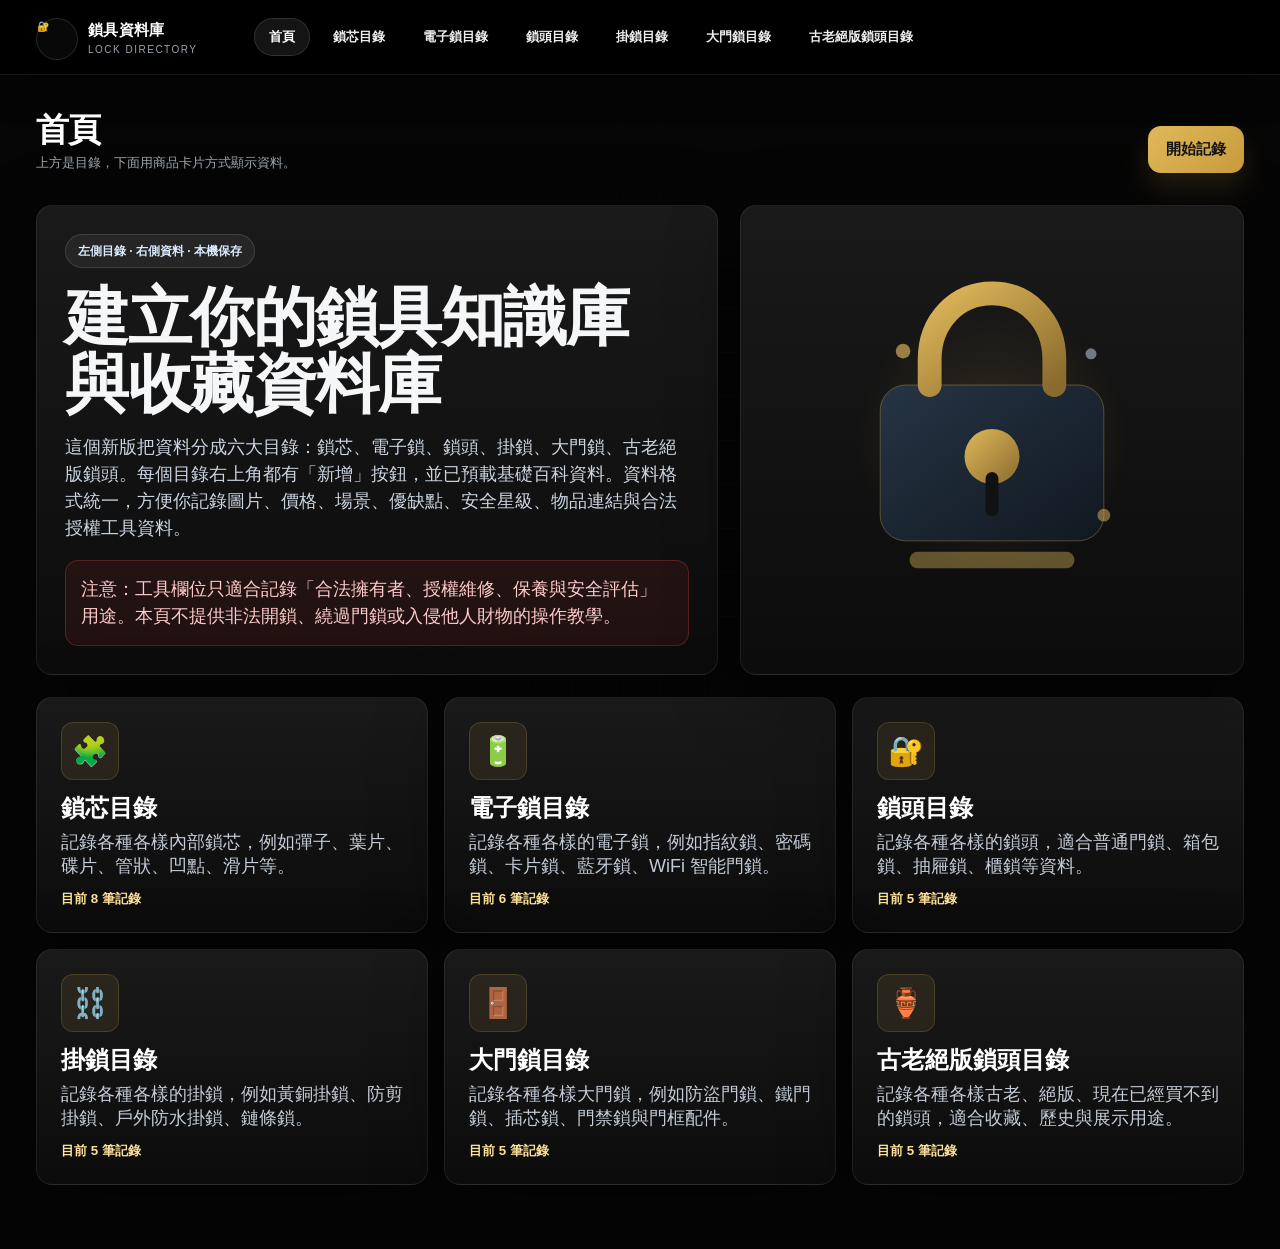
==== commit 6c4e20ff: "Update lock.html" ====
--- a/lock.html
+++ b/lock.html
@@ -200,7 +200,7 @@
       border: none;
       border-radius: 11px;
       padding: 11px 14px;
-      font-size: 14px;
+      font-size: 12px;
       font-weight: 900;
       display: inline-flex;
       align-items: center;
@@ -622,7 +622,7 @@
 
     .btn {
       padding: 14px 18px;
-      font-size: 17px;
+      font-size: 15px;
       border-radius: 13px;
     }
 
@@ -682,7 +682,7 @@
     textarea,
     select {
       padding: 15px 15px;
-      font-size: 17px;
+      font-size: 15px;
       border-radius: 12px;
     }
 
@@ -701,7 +701,7 @@
     th,
     td {
       padding: 17px 15px;
-      font-size: 17px;
+      font-size: 15px;
       line-height: 1.65;
     }
 
@@ -966,7 +966,7 @@
 
     .tool-mini p {
       color: #d8dee8;
-      font-size: 17px;
+      font-size: 15px;
       line-height: 1.55;
       white-space: pre-wrap;
     }
@@ -1032,8 +1032,8 @@
        ================================ */
     body {
       background: #050505;
-      font-size: 16px;
-      line-height: 1.55;
+      font-size: 14px;
+      line-height: 1.5;
     }
 
     .app {
@@ -1051,7 +1051,7 @@
       display: flex;
       align-items: center;
       gap: 28px;
-      padding: 18px 64px;
+      padding: 14px 56px;
       background: rgba(0, 0, 0, 0.94);
       border-right: none;
       border-bottom: 1px solid rgba(255,255,255,0.08);
@@ -1080,7 +1080,7 @@
     }
 
     .brand strong {
-      font-size: 17px;
+      font-size: 15px;
       letter-spacing: 0.3px;
       color: #fff;
     }
@@ -1136,7 +1136,7 @@
     }
 
     .menu .menu-text strong {
-      font-size: 15px;
+      font-size: 13px;
       font-weight: 800;
     }
 
@@ -1145,7 +1145,7 @@
     }
 
     .main {
-      padding: 30px 64px 72px;
+      padding: 24px 56px 64px;
       min-width: 0;
     }
 
@@ -1165,13 +1165,13 @@
     }
 
     .topbar h1 {
-      font-size: clamp(28px, 3vw, 44px);
+      font-size: clamp(24px, 2.6vw, 36px);
       letter-spacing: -0.6px;
       color: #fff;
     }
 
     .topbar p {
-      font-size: 15px;
+      font-size: 13px;
       color: #9ca3af;
     }
 
@@ -1195,7 +1195,7 @@
       gap: 12px;
       align-items: end;
       padding: 16px;
-      margin-bottom: 28px;
+      margin-bottom: 22px;
       background: rgba(18,18,18,0.78);
       border: 1px solid rgba(255,255,255,0.08);
       border-radius: 18px;
@@ -1220,15 +1220,15 @@
 
     .record-list {
       display: grid;
-      grid-template-columns: repeat(4, minmax(230px, 1fr));
-      gap: 28px;
+      grid-template-columns: repeat(4, minmax(220px, 1fr));
+      gap: 20px;
     }
 
     .record-card {
       display: flex;
       flex-direction: column;
       min-width: 0;
-      min-height: 590px;
+      min-height: 470px;
       padding: 0;
       overflow: hidden;
       border-radius: 17px;
@@ -1246,8 +1246,8 @@
 
     .product-image-box {
       position: relative;
-      height: 310px;
-      padding: 22px;
+      height: 235px;
+      padding: 18px;
       display: flex;
       align-items: center;
       justify-content: center;
@@ -1274,19 +1274,19 @@
       color: #a9b1bd;
       background: rgba(0,0,0,0.22);
       border: 1px dashed rgba(255,255,255,0.16);
-      font-size: 20px;
+      font-size: 13px;
       font-weight: 900;
     }
 
     .product-sale-badge {
       position: absolute;
-      top: 18px;
-      left: 18px;
-      padding: 8px 14px;
+      top: 14px;
+      left: 14px;
+      padding: 6px 11px;
       border-radius: 999px;
       background: #0d2638;
       color: #35aaff;
-      font-size: 14px;
+      font-size: 12px;
       font-weight: 900;
       letter-spacing: 0.2px;
     }
@@ -1296,52 +1296,52 @@
       min-width: 0;
       display: flex;
       flex-direction: column;
-      padding: 24px 24px 22px;
+      padding: 18px 18px 17px;
     }
 
     .product-title {
-      min-height: 92px;
-      margin: 0 0 12px;
+      min-height: 58px;
+      margin: 0 0 10px;
       color: #f5f5f5;
-      font-size: clamp(22px, 2vw, 30px);
-      line-height: 1.15;
+      font-size: clamp(17px, 1.45vw, 22px);
+      line-height: 1.22;
       letter-spacing: -0.5px;
       font-weight: 900;
     }
 
     .product-monthly {
-      min-height: 48px;
-      margin: 0 0 16px;
+      min-height: 36px;
+      margin: 0 0 12px;
       color: #a8a8a8;
-      font-size: 16px;
+      font-size: 13px;
       line-height: 1.45;
     }
 
     .product-rating {
-      min-height: 28px;
-      margin-bottom: 12px;
+      min-height: 22px;
+      margin-bottom: 10px;
       color: #ffd36b;
       letter-spacing: 1px;
-      font-size: 16px;
+      font-size: 13px;
     }
 
     .product-price-row {
       display: flex;
       align-items: baseline;
-      gap: 12px;
-      margin: 0 0 22px;
+      gap: 9px;
+      margin: 0 0 16px;
     }
 
     .product-old-price {
       color: #7c7c7c;
-      font-size: 16px;
+      font-size: 13px;
       text-decoration: line-through;
       white-space: nowrap;
     }
 
     .product-price {
       color: #f4f4f4;
-      font-size: clamp(28px, 2.6vw, 38px);
+      font-size: clamp(21px, 2vw, 28px);
       line-height: 1;
       font-weight: 950;
       letter-spacing: 1px;
@@ -1354,13 +1354,13 @@
       display: inline-flex;
       align-items: center;
       justify-content: center;
-      min-height: 54px;
-      padding: 14px 18px;
-      border-radius: 12px;
+      min-height: 42px;
+      padding: 10px 14px;
+      border-radius: 10px;
       border: 1px solid rgba(255,255,255,0.10);
       background: #3c3c3c;
       color: #f4f4f4;
-      font-size: 16px;
+      font-size: 13px;
       font-weight: 900;
       text-decoration: none;
       transition: 0.16s ease;
@@ -1375,21 +1375,21 @@
     .product-admin-actions {
       display: grid;
       grid-template-columns: repeat(3, 1fr);
-      gap: 8px;
-      margin-top: 12px;
+      gap: 7px;
+      margin-top: 10px;
     }
 
     .product-admin-actions .btn {
       width: 100%;
-      padding: 9px 8px;
-      border-radius: 10px;
-      font-size: 13px;
+      padding: 7px 7px;
+      border-radius: 9px;
+      font-size: 12px;
     }
 
     .product-meta-line {
-      margin-top: 12px;
+      margin-top: 10px;
       color: #6f7784;
-      font-size: 12px;
+      font-size: 11px;
       min-height: 18px;
     }
 
@@ -1455,7 +1455,7 @@
         gap: 18px;
       }
       .product-image-box {
-        height: 270px;
+        height: 220px;
       }
     }
 
@@ -1485,7 +1485,7 @@
         min-height: auto;
       }
       .product-image-box {
-        height: 260px;
+        height: 220px;
       }
       .top-actions,
       .top-actions .btn {
@@ -2219,19 +2219,18 @@
 
       const title = item.name || "未命名商品";
       const price = productPrice(item.price);
-      const oldPrice = productOldPrice(item.price);
+      const oldPrice = ""; // 科普網站暫時不顯示折扣原價
       const monthly = productMonthlyText(item);
       const rating = item.rating ? renderStars(item.rating, false) : "未評估";
       const meta = [item.type, item.supplier ? `Brand: ${item.supplier}` : ""].filter(Boolean).join(" · ");
 
-      const primaryAction = item.itemLink
-        ? `<a class="product-button" href="${safeUrl(item.itemLink)}" target="_blank" rel="noopener">Buy Now</a>`
-        : `<button class="product-button" type="button" onclick="viewItem('${item.id}')">Buy Now</button>`;
+      // 科普網站模式：主按鈕只打開資料詳情，不跳外部購買鏈接。
+      const primaryAction = `<button class="product-button" type="button" onclick="viewItem('${item.id}')">查看資料</button>`;
 
       return `
         <article class="record-card">
           <div class="product-image-box">
-            <span class="product-sale-badge">Sale!</span>
+            <span class="product-sale-badge">科普</span>
             ${img}
           </div>
 
@@ -2263,7 +2262,7 @@
 
     function productPrice(raw) {
       const value = String(raw || "").trim();
-      if (!value) return "$0.00";
+      if (!value) return "未記錄價格";
       return value;
     }
 
@@ -2278,14 +2277,8 @@
     }
 
     function productMonthlyText(item) {
-      const value = String(item.price || "").trim();
-      const num = firstNumber(value);
-      if (num) {
-        const currency = /RM/i.test(value) ? "RM" : "$";
-        return `or ${currency}${(num / 4).toFixed(2)} X 4 monthly payments.`;
-      }
       const line = item.type || item.supplier || item.scene || getCategory(item.categoryKey).subtitle;
-      return `or ${line}`;
+      return line ? `類型：${compact(line, 52)}` : "鎖具科普資料";
     }
 
     function firstNumber(value) {
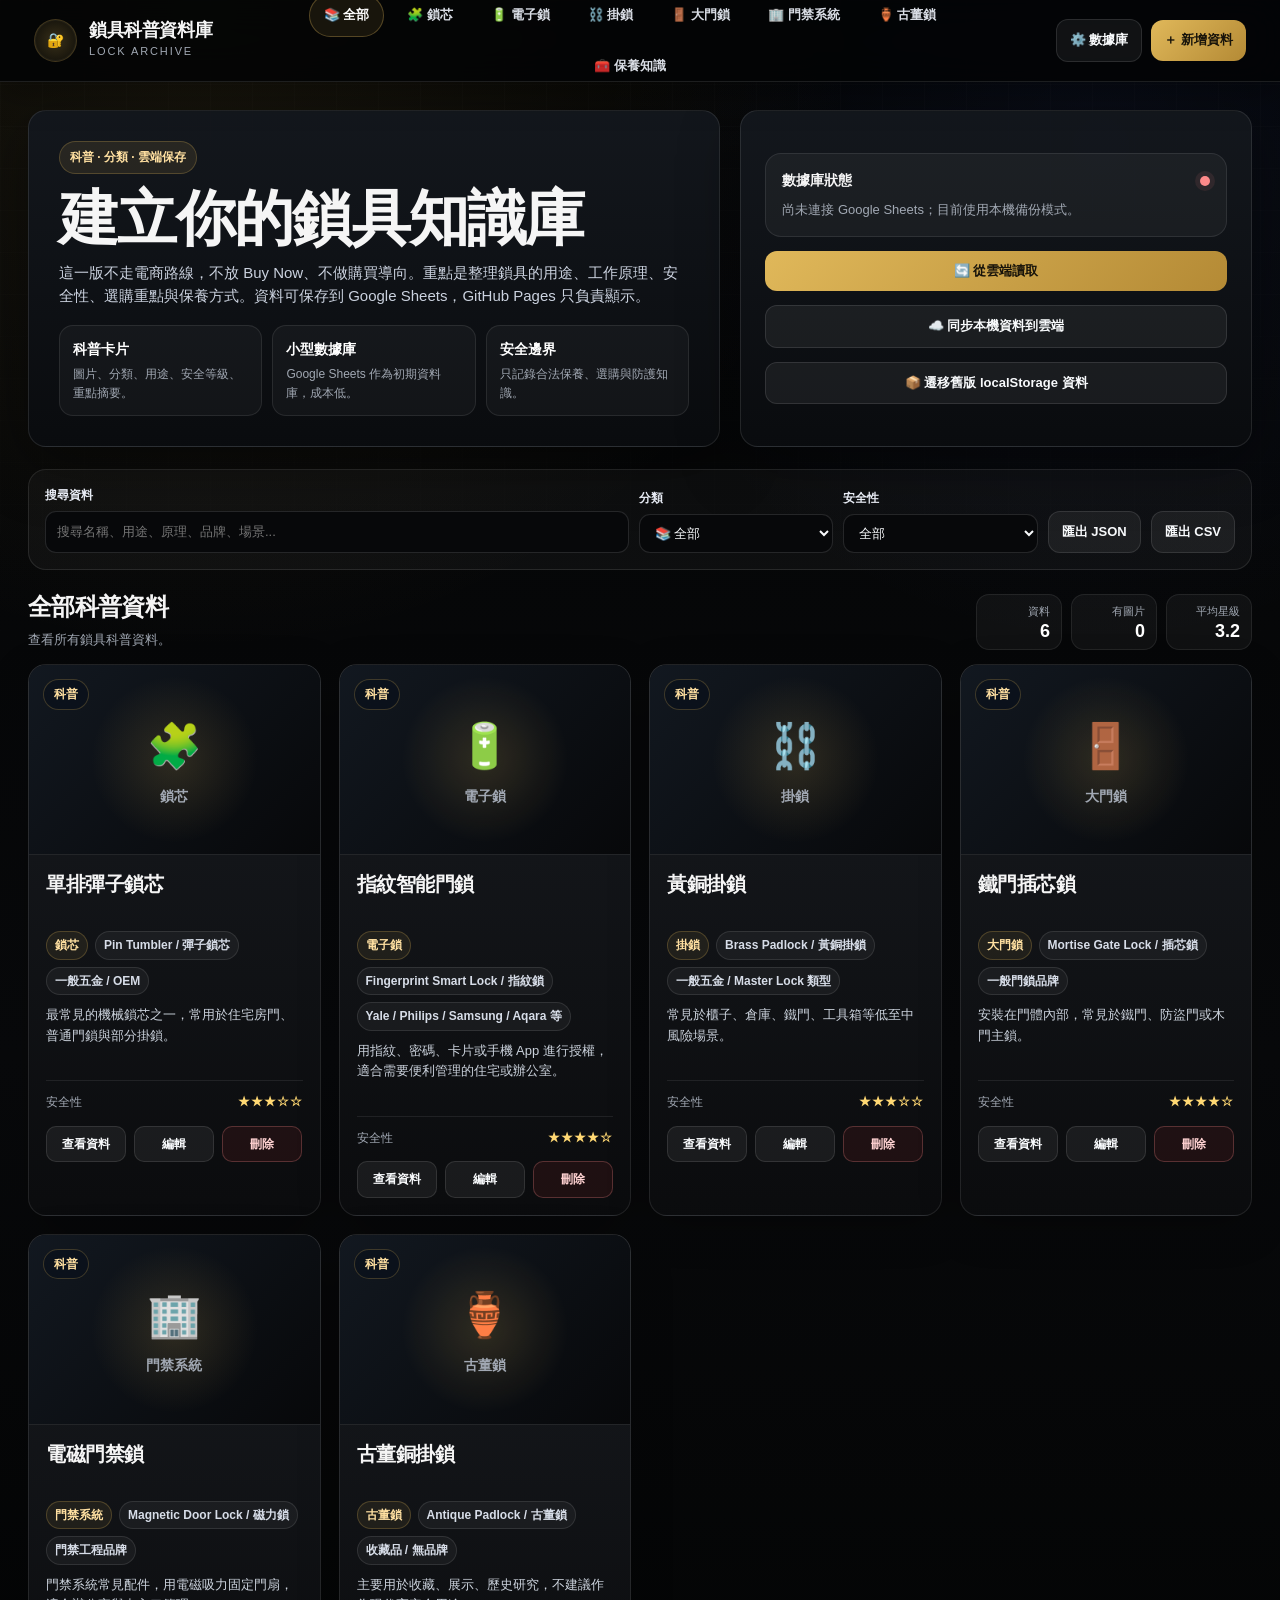
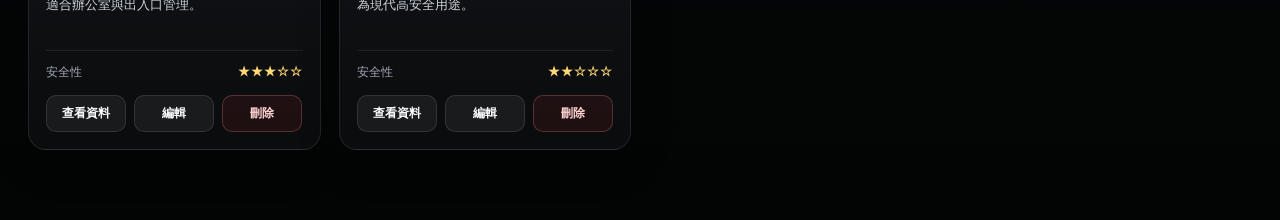
==== commit 9c92744c: "Update lock.html" ====
--- a/lock.html
+++ b/lock.html
@@ -3,450 +3,426 @@
 <head>
   <meta charset="UTF-8" />
   <meta name="viewport" content="width=device-width, initial-scale=1.0" />
-  <title>鎖具資料庫目錄 | Lock Archive Directory</title>
-  <meta name="description" content="左側目錄式鎖具資料管理系統：鎖芯、電子鎖、鎖頭、掛鎖、大門鎖、古老絕版鎖頭資料記錄。" />
-
+  <title>Lock Archive｜鎖具科普資料庫</title>
+  <meta name="description" content="鎖具科普資料庫：整理鎖芯、電子鎖、掛鎖、大門鎖、門禁與古董鎖的用途、原理、安全性、選購與保養資料。" />
   <style>
     :root {
-      --bg: #07090c;
-      --bg2: #0c1016;
-      --side: #0b0e13;
-      --panel: #121820;
-      --panel2: #17202a;
-      --panel3: #202b38;
-      --line: rgba(224, 184, 90, 0.22);
-      --line2: rgba(148, 163, 184, 0.16);
-      --text: #f5f6f8;
-      --muted: #aab3c0;
+      --bg: #050607;
+      --bg2: #0b0d10;
+      --panel: #11151b;
+      --panel2: #161b22;
+      --card: #111317;
+      --card2: #171a20;
+      --line: rgba(255,255,255,.10);
+      --line2: rgba(224,184,90,.20);
+      --text: #f5f5f5;
+      --muted: #a1a8b3;
+      --muted2: #7b8492;
       --gold: #e0b85a;
-      --brass: #c89b3c;
-      --steel: #9aa4b2;
-      --danger: #ef4444;
-      --safe: #22c55e;
-      --radius: 16px;
-      --shadow: 0 18px 70px rgba(0, 0, 0, 0.35);
-    }
-
-    * { box-sizing: border-box; margin: 0; padding: 0; }
+      --gold2: #ffe0a1;
+      --blue: #8ab4ff;
+      --green: #68d391;
+      --red: #ff8a8a;
+      --shadow: 0 18px 60px rgba(0,0,0,.38);
+      --radius: 18px;
+      --navH: 82px;
+    }
+
+    * { box-sizing: border-box; }
     html { scroll-behavior: smooth; }
     body {
+      margin: 0;
       min-height: 100vh;
-      font-family: "Segoe UI", Arial, "Microsoft YaHei", sans-serif;
+      background:
+        radial-gradient(circle at 16% 0%, rgba(224,184,90,.10), transparent 31%),
+        radial-gradient(circle at 86% 8%, rgba(84,120,255,.08), transparent 25%),
+        linear-gradient(180deg, #030404 0%, #08090b 58%, #030404 100%);
       color: var(--text);
-      background:
-        radial-gradient(circle at 12% 4%, rgba(224, 184, 90, 0.13), transparent 28%),
-        radial-gradient(circle at 82% 18%, rgba(154, 164, 178, 0.10), transparent 26%),
-        linear-gradient(180deg, #06070a 0%, #0b1016 52%, #06070a 100%);
-      line-height: 1.65;
+      font-family: Inter, "Segoe UI", Arial, "Microsoft YaHei", sans-serif;
+      font-size: 14px;
+      line-height: 1.55;
+      overflow-x: hidden;
     }
 
     body::before {
       content: "";
       position: fixed;
       inset: 0;
+      pointer-events: none;
       z-index: -1;
-      pointer-events: none;
       background-image:
-        linear-gradient(rgba(224, 184, 90, 0.035) 1px, transparent 1px),
-        linear-gradient(90deg, rgba(224, 184, 90, 0.03) 1px, transparent 1px);
-      background-size: 44px 44px;
-      mask-image: radial-gradient(circle at center, rgba(0,0,0,0.85), transparent 82%);
+        linear-gradient(rgba(255,255,255,.025) 1px, transparent 1px),
+        linear-gradient(90deg, rgba(255,255,255,.022) 1px, transparent 1px);
+      background-size: 42px 42px;
+      mask-image: linear-gradient(to bottom, rgba(0,0,0,.7), transparent 92%);
     }
 
     a { color: inherit; text-decoration: none; }
-    button, input, textarea, select { font-family: inherit; }
+    button, input, textarea, select { font: inherit; }
     button { cursor: pointer; }
 
-    .app {
-      min-height: 100vh;
-      display: grid;
-      grid-template-columns: 292px 1fr;
-    }
-
-    .sidebar {
+    .topnav {
       position: sticky;
       top: 0;
-      height: 100vh;
-      overflow-y: auto;
-      background: rgba(11, 14, 19, 0.94);
-      border-right: 1px solid var(--line);
-      box-shadow: 18px 0 60px rgba(0,0,0,0.28);
-      padding: 18px 14px;
+      z-index: 50;
+      height: var(--navH);
+      display: flex;
+      align-items: center;
+      justify-content: space-between;
+      gap: 18px;
+      padding: 0 34px;
+      background: rgba(3,4,5,.86);
+      border-bottom: 1px solid var(--line);
       backdrop-filter: blur(18px);
+      box-shadow: 0 10px 35px rgba(0,0,0,.34);
     }
 
     .brand {
       display: flex;
       align-items: center;
       gap: 12px;
-      padding: 10px 10px 18px;
-      border-bottom: 1px solid rgba(224, 184, 90, 0.16);
-      margin-bottom: 16px;
+      min-width: 230px;
     }
 
     .brand-mark {
-      width: 48px;
-      height: 48px;
-      border-radius: 14px;
+      width: 43px;
+      height: 43px;
+      border-radius: 50%;
       display: grid;
       place-items: center;
-      background: linear-gradient(145deg, var(--gold), #8a6b2f);
-      color: #141414;
-      font-size: 26px;
-      box-shadow: 0 0 30px rgba(224, 184, 90, 0.18);
-      flex: 0 0 auto;
-    }
-
-    .brand strong { display: block; color: #fff; font-size: 17px; line-height: 1.15; }
-    .brand span { display: block; color: var(--muted); font-size: 11px; letter-spacing: 1.2px; margin-top: 4px; text-transform: uppercase; }
-
-    .menu-title {
-      color: #ffdf8a;
-      font-weight: 900;
-      font-size: 12px;
-      letter-spacing: 1px;
+      background: radial-gradient(circle, rgba(224,184,90,.24), rgba(224,184,90,.04));
+      border: 1px solid var(--line2);
+      box-shadow: inset 0 0 0 1px rgba(255,255,255,.035);
+    }
+
+    .brand strong {
+      display: block;
+      font-size: 18px;
+      letter-spacing: -.4px;
+      line-height: 1.05;
+    }
+
+    .brand span {
+      display: block;
+      margin-top: 4px;
+      color: var(--muted);
+      font-size: 11px;
+      letter-spacing: 1.9px;
       text-transform: uppercase;
-      padding: 8px 12px;
-    }
-
-    .menu {
-      display: grid;
-      gap: 8px;
-      margin-bottom: 18px;
-    }
-
-    .menu button {
-      width: 100%;
+    }
+
+    .navlinks {
       display: flex;
       align-items: center;
-      gap: 10px;
-      text-align: left;
+      justify-content: center;
+      gap: 8px;
+      flex-wrap: wrap;
+    }
+
+    .navlinks button {
       border: 1px solid transparent;
+      border-radius: 999px;
       background: transparent;
-      color: #d7dee9;
-      border-radius: 12px;
-      padding: 12px 12px;
-      transition: 0.16s ease;
-    }
-
-    .menu button:hover,
-    .menu button.active {
-      border-color: rgba(224, 184, 90, 0.28);
-      background: rgba(224, 184, 90, 0.08);
+      color: #d9dde5;
+      padding: 10px 14px;
+      font-weight: 800;
+      font-size: 13px;
+      white-space: nowrap;
+    }
+
+    .navlinks button:hover,
+    .navlinks button.active {
+      border-color: rgba(224,184,90,.30);
+      background: rgba(224,184,90,.09);
       color: #fff;
     }
 
-    .menu .ico {
-      width: 30px;
-      height: 30px;
-      display: grid;
-      place-items: center;
-      border-radius: 9px;
-      background: rgba(224, 184, 90, 0.10);
-      flex: 0 0 auto;
-    }
-
-    .menu .menu-text strong { display: block; font-size: 14px; line-height: 1.2; }
-    .menu .menu-text span { display: block; color: var(--muted); font-size: 11px; margin-top: 2px; }
-
-    .sidebar-note {
-      border: 1px solid rgba(224, 184, 90, 0.18);
-      background: rgba(224, 184, 90, 0.07);
-      color: #ffe7ad;
-      padding: 13px;
-      border-radius: 13px;
-      font-size: 12px;
-    }
-
-    .main {
-      min-width: 0;
-      padding: 22px;
-    }
-
-    .topbar {
-      position: sticky;
-      top: 0;
-      z-index: 20;
+    .nav-actions {
       display: flex;
       align-items: center;
-      justify-content: space-between;
-      gap: 16px;
-      padding: 16px 18px;
-      margin-bottom: 22px;
-      border: 1px solid rgba(224, 184, 90, 0.16);
-      background: rgba(12, 16, 22, 0.88);
-      border-radius: var(--radius);
-      box-shadow: var(--shadow);
-      backdrop-filter: blur(18px);
-    }
-
-    .topbar h1 {
-      font-size: clamp(23px, 3.6vw, 38px);
-      letter-spacing: -0.7px;
-      color: #fff;
-      line-height: 1.12;
-    }
-
-    .topbar p { color: var(--muted); margin-top: 5px; font-size: 14px; }
-
-    .top-actions {
-      display: flex;
-      flex-wrap: wrap;
+      gap: 9px;
       justify-content: flex-end;
-      gap: 10px;
+      min-width: 250px;
     }
 
     .btn {
-      border: none;
-      border-radius: 11px;
-      padding: 11px 14px;
-      font-size: 12px;
-      font-weight: 900;
+      border: 1px solid rgba(255,255,255,.11);
+      border-radius: 12px;
+      background: rgba(255,255,255,.06);
+      color: #f8fafc;
+      padding: 10px 13px;
+      font-weight: 850;
+      font-size: 13px;
       display: inline-flex;
       align-items: center;
       justify-content: center;
       gap: 8px;
-      transition: 0.16s ease;
+      min-height: 40px;
+      transition: transform .16s ease, border-color .16s ease, background .16s ease;
       white-space: nowrap;
     }
 
-    .btn:hover { transform: translateY(-2px); }
-    .btn-primary { background: linear-gradient(135deg, var(--gold), var(--brass)); color: #141414; box-shadow: 0 14px 28px rgba(224, 184, 90, 0.14); }
-    .btn-secondary { background: rgba(154, 164, 178, 0.10); color: #e5e7eb; border: 1px solid rgba(154, 164, 178, 0.24); }
-    .btn-secondary:hover { border-color: var(--gold); color: #ffe29a; background: rgba(224, 184, 90, 0.08); }
-    .btn-danger { background: rgba(239, 68, 68, 0.12); color: #fecaca; border: 1px solid rgba(239, 68, 68, 0.34); }
-    .btn-small { padding: 8px 10px; border-radius: 9px; font-size: 12px; }
-
-    .page { display: none; }
-    .page.active { display: block; }
+    .btn:hover { transform: translateY(-1px); border-color: rgba(224,184,90,.35); background: rgba(224,184,90,.08); }
+    .btn-primary { background: linear-gradient(135deg, var(--gold), #b48a35); color: #17130a; border: none; }
+    .btn-danger { color: #ffd2d2; border-color: rgba(255,138,138,.26); background: rgba(255,71,71,.08); }
+    .btn-small { padding: 8px 10px; min-height: 34px; font-size: 12px; border-radius: 10px; }
+    .btn-ghost { background: transparent; }
+    .btn-wide { width: 100%; }
+
+    .mobile-menu { display: none; }
+
+    .container {
+      width: min(1500px, calc(100vw - 56px));
+      margin: 0 auto;
+      padding: 28px 0 70px;
+    }
 
     .hero {
       display: grid;
-      grid-template-columns: minmax(0, 1.15fr) minmax(320px, 0.85fr);
-      gap: 22px;
+      grid-template-columns: minmax(0, 1.15fr) minmax(320px, .85fr);
+      gap: 20px;
       align-items: stretch;
-    }
-
-    .panel, .card, .records-panel, .modal-box, .empty-state {
-      background: linear-gradient(180deg, rgba(29, 35, 43, 0.94), rgba(17, 21, 26, 0.94));
-      border: 1px solid rgba(224, 184, 90, 0.16);
+      margin-bottom: 22px;
+    }
+
+    .panel {
+      border: 1px solid var(--line);
+      background: linear-gradient(180deg, rgba(20,24,30,.96), rgba(10,12,15,.96));
       border-radius: var(--radius);
       box-shadow: var(--shadow);
-    }
-
-    .panel { padding: 28px; overflow: hidden; }
+      overflow: hidden;
+    }
+
+    .hero-copy { padding: 30px; }
 
     .badge {
       display: inline-flex;
       align-items: center;
       gap: 8px;
-      padding: 7px 12px;
-      border: 1px solid rgba(224, 184, 90, 0.32);
-      background: rgba(224, 184, 90, 0.09);
-      color: #ffdf8a;
+      padding: 6px 10px;
       border-radius: 999px;
+      background: rgba(224,184,90,.10);
+      border: 1px solid rgba(224,184,90,.24);
+      color: var(--gold2);
+      font-weight: 900;
+      font-size: 12px;
+      margin-bottom: 14px;
+    }
+
+    h1, h2, h3, p { margin-top: 0; }
+    .hero h1 {
+      margin-bottom: 12px;
+      font-size: clamp(32px, 4.7vw, 60px);
+      line-height: 1.02;
+      letter-spacing: -1.7px;
+    }
+    .hero p {
+      color: #cbd2df;
+      font-size: 15px;
+      max-width: 760px;
+    }
+
+    .hero-points {
+      display: grid;
+      grid-template-columns: repeat(3, minmax(0, 1fr));
+      gap: 10px;
+      margin-top: 18px;
+    }
+    .point {
+      border: 1px solid rgba(255,255,255,.09);
+      border-radius: 14px;
+      padding: 13px;
+      background: rgba(255,255,255,.035);
+    }
+    .point strong { display: block; color: #fff; font-size: 14px; margin-bottom: 4px; }
+    .point span { display: block; color: var(--muted); font-size: 12px; }
+
+    .db-panel {
+      padding: 24px;
+      display: grid;
+      align-content: center;
+      gap: 14px;
+    }
+    .status-card {
+      border-radius: 16px;
+      padding: 16px;
+      background: rgba(255,255,255,.045);
+      border: 1px solid rgba(255,255,255,.09);
+    }
+    .status-line {
+      display: flex;
+      align-items: center;
+      justify-content: space-between;
+      gap: 12px;
+      margin-bottom: 8px;
+    }
+    .dot {
+      width: 10px;
+      height: 10px;
+      border-radius: 50%;
+      background: var(--muted2);
+      box-shadow: 0 0 0 5px rgba(255,255,255,.04);
+    }
+    .dot.online { background: var(--green); box-shadow: 0 0 0 5px rgba(104,211,145,.09); }
+    .dot.offline { background: var(--red); box-shadow: 0 0 0 5px rgba(255,138,138,.09); }
+    .status-card p { margin: 0; color: var(--muted); font-size: 13px; }
+
+    .toolbar {
+      display: grid;
+      grid-template-columns: minmax(220px, 1.2fr) minmax(150px, .4fr) minmax(150px, .4fr) auto auto;
+      gap: 10px;
+      align-items: end;
+      margin-bottom: 18px;
+      padding: 16px;
+      border-radius: var(--radius);
+      background: rgba(255,255,255,.035);
+      border: 1px solid var(--line);
+    }
+
+    label { display: block; color: #e8ecf5; font-size: 12px; font-weight: 850; margin-bottom: 6px; }
+    input, textarea, select {
+      width: 100%;
+      border: 1px solid rgba(255,255,255,.12);
+      border-radius: 11px;
+      background: #07080a;
+      color: #f8fafc;
+      outline: none;
+      padding: 10px 11px;
+      font-size: 13px;
+    }
+    textarea { min-height: 86px; resize: vertical; }
+    input:focus, textarea:focus, select:focus { border-color: rgba(224,184,90,.45); box-shadow: 0 0 0 3px rgba(224,184,90,.10); }
+
+    .section-head {
+      display: flex;
+      align-items: flex-end;
+      justify-content: space-between;
+      gap: 14px;
+      margin: 18px 0 14px;
+    }
+    .section-head h2 { margin: 0; font-size: 24px; letter-spacing: -.7px; }
+    .section-head p { margin: 5px 0 0; color: var(--muted); font-size: 13px; }
+    .stats { display: flex; gap: 9px; flex-wrap: wrap; justify-content: flex-end; }
+    .stat {
+      min-width: 86px;
+      padding: 8px 11px;
+      border-radius: 13px;
+      background: rgba(255,255,255,.045);
+      border: 1px solid rgba(255,255,255,.08);
+      text-align: right;
+    }
+    .stat span { display: block; color: var(--muted); font-size: 11px; }
+    .stat strong { display: block; color: #fff; font-size: 18px; line-height: 1.15; }
+
+    .grid {
+      display: grid;
+      grid-template-columns: repeat(4, minmax(0, 1fr));
+      gap: 18px;
+    }
+
+    .card {
+      border-radius: 18px;
+      background: linear-gradient(180deg, rgba(24,27,32,.97), rgba(11,12,14,.97));
+      border: 1px solid rgba(255,255,255,.095);
+      overflow: hidden;
+      box-shadow: 0 12px 42px rgba(0,0,0,.24);
+      min-width: 0;
+    }
+
+    .card-media {
+      height: 190px;
+      background: #101216;
+      border-bottom: 1px solid rgba(255,255,255,.08);
+      position: relative;
+      display: grid;
+      place-items: center;
+      overflow: hidden;
+    }
+    .card-media img { width: 100%; height: 100%; object-fit: cover; display: block; opacity: .92; }
+    .placeholder {
+      width: 100%; height: 100%; display: grid; place-items: center; text-align: center;
+      background: radial-gradient(circle at center, rgba(224,184,90,.16), transparent 48%), linear-gradient(135deg, #121820, #07080a);
+      color: var(--muted);
+      font-weight: 900;
+    }
+    .placeholder b { display: block; font-size: 44px; margin-bottom: 6px; }
+    .card-badge {
+      position: absolute;
+      left: 14px; top: 14px;
+      border-radius: 999px;
+      padding: 5px 10px;
+      background: rgba(12,18,27,.82);
+      border: 1px solid rgba(224,184,90,.24);
+      color: var(--gold2);
       font-size: 12px;
       font-weight: 900;
-      margin-bottom: 16px;
-    }
-
-    .home-title {
-      font-size: clamp(34px, 5vw, 64px);
-      line-height: 1.05;
-      letter-spacing: -1.4px;
-      margin-bottom: 16px;
-    }
-
-    .lead { color: #cbd5e1; font-size: 17px; max-width: 850px; }
-
-    .illustration {
-      min-height: 360px;
-      display: grid;
-      place-items: center;
-      position: relative;
-    }
-
-    .illustration::after {
-      content: "";
-      position: absolute;
-      width: 280px;
-      height: 280px;
-      border-radius: 50%;
-      background: radial-gradient(circle, rgba(224,184,90,0.15), transparent 70%);
-      filter: blur(1px);
-      z-index: 0;
-    }
-
-    .illustration svg { width: min(330px, 100%); position: relative; z-index: 1; }
-
-    .grid-cards {
-      display: grid;
-      grid-template-columns: repeat(3, minmax(0, 1fr));
-      gap: 16px;
-      margin-top: 22px;
-    }
-
-    .card {
-      padding: 20px;
-      transition: 0.16s ease;
-      min-height: 160px;
-    }
-
-    .card:hover { transform: translateY(-3px); border-color: rgba(224, 184, 90, 0.34); }
-    .card .icon {
-      width: 48px;
-      height: 48px;
-      display: grid;
-      place-items: center;
-      border-radius: 12px;
-      background: rgba(224, 184, 90, 0.09);
-      border: 1px solid rgba(224, 184, 90, 0.18);
-      font-size: 24px;
-      margin-bottom: 12px;
-    }
-    .card h3 { color: #fff; margin-bottom: 6px; font-size: 19px; }
-    .card p { color: #c4ccd7; font-size: 14px; }
-    .card .count { color: #ffe29a; font-weight: 900; margin-top: 12px; }
-
-    .notice {
-      margin-top: 18px;
-      padding: 15px;
-      border-radius: 13px;
-      border: 1px solid rgba(224, 184, 90, 0.22);
-      background: rgba(224, 184, 90, 0.08);
-      color: #ffe7ad;
-    }
-
-    .danger-notice {
-      border-color: rgba(239, 68, 68, 0.28);
-      background: rgba(239, 68, 68, 0.09);
-      color: #fecaca;
-    }
-
-    .records-panel { padding: 18px; }
-
-    .category-hero {
-      display: grid;
-      grid-template-columns: 1.2fr 0.8fr;
-      gap: 16px;
-      margin-bottom: 18px;
-    }
-
-    .category-summary {
-      padding: 22px;
-      background: linear-gradient(135deg, rgba(224, 184, 90, 0.10), rgba(154, 164, 178, 0.06));
-      border: 1px solid rgba(224, 184, 90, 0.18);
-      border-radius: var(--radius);
-    }
-
-    .category-summary h2 { font-size: 26px; color: #fff; margin-bottom: 8px; }
-    .category-summary p { color: #cbd5e1; }
-
-    .stats {
-      display: grid;
-      grid-template-columns: repeat(3, 1fr);
-      gap: 12px;
-    }
-
-    .stat {
-      background: rgba(11, 13, 16, 0.52);
-      border: 1px solid rgba(148, 163, 184, 0.14);
-      border-radius: 13px;
-      padding: 15px;
-    }
-    .stat span { display: block; color: var(--muted); font-size: 12px; margin-bottom: 5px; }
-    .stat strong { color: #fff; font-size: 24px; }
-
-    .tools-row {
-      display: grid;
-      grid-template-columns: 1.4fr 0.7fr 0.7fr 0.7fr;
-      gap: 12px;
-      margin-bottom: 16px;
-      align-items: end;
-    }
-
-    label { display: block; color: #f3f4f6; font-weight: 850; margin-bottom: 7px; font-size: 13px; }
-    input, textarea, select {
-      width: 100%;
-      padding: 11px 12px;
-      border-radius: 10px;
-      border: 1px solid rgba(154, 164, 178, 0.24);
-      background: #090c11;
-      color: #fff;
-      outline: none;
-      font-size: 14px;
-    }
-    textarea { min-height: 86px; resize: vertical; }
-    input:focus, textarea:focus, select:focus { border-color: var(--gold); box-shadow: 0 0 0 3px rgba(224, 184, 90, 0.10); }
-
-    .table-wrap {
-      width: 100%;
-      overflow: auto;
-      border: 1px solid rgba(148, 163, 184, 0.14);
-      border-radius: 13px;
-      background: #080b0f;
-    }
-
-    table {
-      width: 100%;
-      min-width: 1640px;
-      border-collapse: collapse;
-    }
-    th, td {
-      padding: 12px 10px;
-      border-bottom: 1px solid rgba(148, 163, 184, 0.12);
-      text-align: left;
-      vertical-align: top;
-      font-size: 13px;
-    }
-    th {
-      position: sticky;
-      top: 0;
-      background: rgba(224, 184, 90, 0.12);
-      color: #ffe3a1;
-      text-transform: uppercase;
-      letter-spacing: 0.5px;
-      font-size: 11px;
-      z-index: 1;
-    }
-    td { color: #d8dee8; }
-    tbody tr:hover td { background: rgba(224, 184, 90, 0.04); }
-
-    .record-img {
-      width: 68px;
-      height: 50px;
-      border-radius: 9px;
-      object-fit: cover;
-      background: #11151a;
-      border: 1px solid rgba(148, 163, 184, 0.18);
-    }
-
-    .tag {
+      backdrop-filter: blur(10px);
+    }
+    .card-body { padding: 17px; }
+    .card h3 {
+      font-size: 20px;
+      line-height: 1.25;
+      letter-spacing: -.45px;
+      margin: 0 0 9px;
+      min-height: 50px;
+    }
+    .meta {
+      display: flex;
+      flex-wrap: wrap;
+      gap: 7px;
+      margin-bottom: 10px;
+    }
+    .pill {
       display: inline-flex;
       align-items: center;
-      gap: 5px;
+      border: 1px solid rgba(255,255,255,.10);
+      border-radius: 999px;
       padding: 4px 8px;
-      border-radius: 999px;
+      color: #d7dde8;
+      background: rgba(255,255,255,.045);
       font-size: 12px;
-      font-weight: 850;
-      background: rgba(224, 184, 90, 0.10);
-      color: #ffe3a1;
-      border: 1px solid rgba(224, 184, 90, 0.18);
-    }
-    .tag-muted { background: rgba(154, 164, 178, 0.10); color: #dbeafe; border-color: rgba(154, 164, 178, 0.22); }
-    .stars { color: #ffd36b; letter-spacing: 1px; white-space: nowrap; }
-    .muted { color: var(--muted); }
-    .link { color: #b9d6ff; text-decoration: underline; text-underline-offset: 3px; }
-
-    .action-row { display: flex; flex-wrap: wrap; gap: 8px; }
-
-    .empty-state {
-      padding: 36px;
+      font-weight: 750;
+      max-width: 100%;
+    }
+    .pill.gold { color: var(--gold2); border-color: rgba(224,184,90,.24); background: rgba(224,184,90,.08); }
+    .summary {
+      color: #cbd2dc;
+      font-size: 13px;
+      min-height: 62px;
+      display: -webkit-box;
+      -webkit-line-clamp: 3;
+      -webkit-box-orient: vertical;
+      overflow: hidden;
+    }
+    .rating {
+      display: flex;
+      align-items: center;
+      justify-content: space-between;
+      gap: 10px;
+      padding-top: 11px;
+      margin-top: 12px;
+      border-top: 1px solid rgba(255,255,255,.08);
+      color: var(--muted);
+      font-size: 12px;
+    }
+    .stars { color: #ffd873; letter-spacing: 1px; white-space: nowrap; font-size: 13px; }
+    .card-actions {
+      display: grid;
+      grid-template-columns: 1fr 1fr 1fr;
+      gap: 8px;
+      margin-top: 13px;
+    }
+
+    .empty {
+      display: none;
       text-align: center;
-      color: #cbd5e1;
-      margin-top: 14px;
-    }
-    .empty-state .big { font-size: 54px; margin-bottom: 8px; }
+      padding: 44px 20px;
+      border-radius: var(--radius);
+      border: 1px dashed rgba(224,184,90,.24);
+      background: rgba(224,184,90,.045);
+      color: var(--muted);
+    }
+    .empty b { display: block; color: #fff; font-size: 20px; margin-bottom: 7px; }
 
     .modal {
       position: fixed;
@@ -454,1281 +430,323 @@
       display: none;
       align-items: center;
       justify-content: center;
-      padding: 18px;
-      background: rgba(0, 0, 0, 0.72);
-      z-index: 80;
+      padding: 20px;
+      background: rgba(0,0,0,.72);
+      z-index: 100;
     }
     .modal.show { display: flex; }
     .modal-box {
       width: min(980px, 100%);
-      max-height: 90vh;
+      max-height: 91vh;
       overflow: auto;
-      padding: 22px;
+      border-radius: 20px;
+      border: 1px solid rgba(255,255,255,.12);
+      background: linear-gradient(180deg, #171b22, #0a0c10);
+      box-shadow: var(--shadow);
     }
     .modal-head {
+      position: sticky;
+      top: 0;
+      z-index: 2;
+      padding: 18px 20px;
       display: flex;
       justify-content: space-between;
       align-items: flex-start;
       gap: 14px;
-      margin-bottom: 16px;
-      padding-bottom: 14px;
-      border-bottom: 1px solid rgba(224, 184, 90, 0.16);
-    }
-    .modal-head h2, .modal-head h3 { color: #fff; line-height: 1.2; }
-    .modal-head p { color: var(--muted); font-size: 14px; margin-top: 4px; }
+      background: rgba(17,21,27,.94);
+      border-bottom: 1px solid var(--line);
+      backdrop-filter: blur(16px);
+    }
+    .modal-head h2 { margin: 0; font-size: 22px; }
+    .modal-head p { margin: 4px 0 0; color: var(--muted); font-size: 13px; }
     .close {
-      width: 40px;
-      height: 40px;
-      border-radius: 10px;
-      background: #090c11;
-      color: #fff;
-      border: 1px solid rgba(154, 164, 178, 0.28);
-      font-size: 22px;
-      flex: 0 0 auto;
-    }
-
+      width: 38px; height: 38px; border-radius: 12px; border: 1px solid rgba(255,255,255,.12);
+      background: rgba(255,255,255,.05); color: #fff; font-size: 22px;
+    }
+    .modal-content { padding: 20px; }
     .form-grid {
       display: grid;
       grid-template-columns: repeat(2, minmax(0, 1fr));
       gap: 14px;
     }
     .full { grid-column: 1 / -1; }
-    .small-note { color: var(--muted); font-size: 12px; margin-top: 5px; }
-
-    .preview {
-      width: 100%;
-      max-height: 210px;
-      object-fit: contain;
-      border-radius: 11px;
-      border: 1px solid rgba(224, 184, 90, 0.18);
-      background: #07090c;
-      display: none;
-      margin-top: 10px;
-    }
-
-    .detail-main-img {
-      width: 100%;
-      max-height: 340px;
-      object-fit: contain;
-      border-radius: 14px;
-      border: 1px solid rgba(224, 184, 90, 0.18);
-      background: #07090c;
-      margin-bottom: 16px;
-    }
-
-    .detail-grid {
+    .form-actions { display: flex; flex-wrap: wrap; gap: 10px; margin-top: 16px; }
+    .small-note { color: var(--muted); font-size: 12px; margin: 6px 0 0; }
+    .preview-img {
+      width: 100%; max-height: 220px; object-fit: contain; border-radius: 14px;
+      border: 1px solid rgba(255,255,255,.10); background: #050607; margin-top: 10px; display: none;
+    }
+
+    .detail-layout {
       display: grid;
-      grid-template-columns: repeat(2, minmax(0, 1fr));
-      gap: 12px;
-    }
-    .detail-box {
-      background: rgba(11, 13, 16, 0.52);
-      border: 1px solid rgba(148, 163, 184, 0.13);
-      border-radius: 13px;
-      padding: 13px;
-    }
-    .detail-box span { display: block; color: var(--muted); font-size: 12px; margin-bottom: 4px; }
-    .detail-box strong, .detail-box p { color: #fff; white-space: pre-wrap; }
-
-
-
-    /* ================================
-       放大閱讀版：提升文字、表格、按鈕與圖片尺寸
-       ================================ */
-    body {
-      font-size: 18px;
-      line-height: 1.72;
-    }
-
-    .app {
-      grid-template-columns: 330px 1fr;
-    }
-
-    .sidebar {
-      padding: 22px 18px;
-    }
-
-    .brand {
-      gap: 14px;
-      padding: 12px 12px 20px;
-    }
-
-    .brand-mark {
-      width: 58px;
-      height: 58px;
-      font-size: 31px;
-    }
-
-    .brand strong {
-      font-size: 21px;
-    }
-
-    .brand span {
-      font-size: 13px;
-    }
-
-    .menu-title {
-      font-size: 14px;
-      padding: 10px 14px;
-    }
-
-    .menu {
-      gap: 10px;
-    }
-
-    .menu button {
-      gap: 13px;
-      padding: 15px 14px;
-      border-radius: 14px;
-    }
-
-    .menu .ico {
-      width: 38px;
-      height: 38px;
-      font-size: 20px;
-    }
-
-    .menu .menu-text strong {
-      font-size: 18px;
-    }
-
-    .menu .menu-text span {
-      font-size: 14px;
-    }
-
-    .sidebar-note {
-      font-size: 15px;
-      padding: 16px;
-      border-radius: 15px;
-    }
-
-    .main {
-      padding: 30px;
-    }
-
-    .topbar {
-      padding: 24px 26px;
-      margin-bottom: 26px;
-      gap: 20px;
-    }
-
-    .topbar h1 {
-      font-size: clamp(34px, 4vw, 54px);
-    }
-
-    .topbar p {
-      font-size: 18px;
-    }
-
-    .btn {
-      padding: 14px 18px;
-      font-size: 15px;
-      border-radius: 13px;
-    }
-
-    .btn-small {
-      padding: 10px 13px;
-      font-size: 15px;
-    }
-
-    .records-panel {
-      padding: 24px;
-    }
-
-    .category-hero {
-      gap: 20px;
-      margin-bottom: 24px;
-    }
-
-    .category-summary {
-      padding: 28px;
-    }
-
-    .category-summary h2 {
-      font-size: 34px;
-    }
-
-    .category-summary p,
-    .lead,
-    .notice,
-    .danger-notice,
-    .card p {
-      font-size: 18px;
-    }
-
-    .stat {
-      padding: 19px;
-    }
-
-    .stat span {
-      font-size: 15px;
-    }
-
-    .stat strong {
-      font-size: 31px;
-    }
-
-    .tools-row {
-      gap: 16px;
-      margin-bottom: 22px;
-    }
-
-    label {
-      font-size: 16px;
-      margin-bottom: 9px;
-    }
-
-    input,
-    textarea,
-    select {
-      padding: 15px 15px;
-      font-size: 15px;
-      border-radius: 12px;
-    }
-
-    textarea {
-      min-height: 110px;
-    }
-
-    .table-wrap {
-      border-radius: 15px;
-    }
-
-    table {
-      min-width: 2250px;
-    }
-
-    th,
-    td {
-      padding: 17px 15px;
-      font-size: 15px;
-      line-height: 1.65;
-    }
-
-    th {
-      font-size: 15px;
-      letter-spacing: 0.4px;
-    }
-
-    .record-img {
-      width: 94px;
-      height: 70px;
-      border-radius: 11px;
-    }
-
-    .tag {
-      padding: 6px 10px;
-      font-size: 15px;
-      line-height: 1.45;
-    }
-
-    .stars {
-      font-size: 19px;
-      letter-spacing: 2px;
-    }
-
-    .modal-box {
-      width: min(1120px, 100%);
-      padding: 28px;
-    }
-
-    .modal-head h2,
-    .modal-head h3 {
-      font-size: 30px;
-    }
-
-    .modal-head p,
-    .small-note,
-    .detail-box span {
-      font-size: 15px;
-    }
-
-    .detail-box strong,
-    .detail-box p {
-      font-size: 18px;
-    }
-
-    .detail-box {
-      padding: 16px;
-    }
-
-    .home-title {
-      font-size: clamp(44px, 5vw, 76px);
-    }
-
-    .card {
-      padding: 24px;
-      min-height: 190px;
-    }
-
-    .card h3 {
-      font-size: 24px;
-    }
-
-    .card .icon {
-      width: 58px;
-      height: 58px;
-      font-size: 29px;
-    }
-
-
-
-
-    /* ================================
-       大卡片閱讀版：圖片左邊，資料右邊垂直排列
-       ================================ */
-    .record-list {
-      display: grid;
-      gap: 24px;
-    }
-
-    .record-card {
-      display: grid;
-      grid-template-columns: 240px minmax(0, 1fr);
-      gap: 32px;
-      align-items: start;
-      padding: 30px;
-      border-radius: 22px;
-      background: linear-gradient(180deg, rgba(29, 36, 47, 0.98), rgba(13, 17, 23, 0.98));
-      border: 1px solid rgba(224, 184, 90, 0.18);
-      box-shadow: 0 20px 64px rgba(0, 0, 0, 0.32);
-    }
-
-    .record-card:hover {
-      border-color: rgba(224, 184, 90, 0.36);
-      transform: translateY(-2px);
-      transition: 0.16s ease;
-    }
-
-    .record-media {
-      display: grid;
-      gap: 12px;
-      align-content: start;
-    }
-
-    .record-card-img {
-      width: 240px;
-      height: 240px;
-      border-radius: 18px;
-      object-fit: cover;
-      background: #07090c;
-      border: 1px solid rgba(224, 184, 90, 0.22);
-      box-shadow: inset 0 0 0 1px rgba(255,255,255,0.03), 0 12px 32px rgba(0,0,0,0.22);
-    }
-
-    .no-photo-box {
-      width: 240px;
-      height: 240px;
-      border-radius: 18px;
-      display: grid;
-      place-items: center;
-      text-align: center;
-      color: #b8c1cc;
-      background: #080b0f;
-      border: 1px dashed rgba(224, 184, 90, 0.30);
-      font-size: 22px;
-      font-weight: 900;
-    }
-
-    .record-thumb-note {
-      font-size: 14px;
-      color: var(--muted);
-      text-align: center;
-    }
-
-    .record-content {
-      min-width: 0;
-      display: grid;
-      gap: 16px;
-    }
-
-    .record-head {
+      grid-template-columns: minmax(240px, .55fr) minmax(0, 1fr);
+      gap: 18px;
+    }
+    .detail-img {
+      width: 100%; height: 300px; object-fit: cover; border-radius: 16px;
+      border: 1px solid rgba(255,255,255,.10); background: #050607;
+    }
+    .detail-list {
       display: grid;
       gap: 10px;
-      padding-bottom: 18px;
-      border-bottom: 1px solid rgba(148, 163, 184, 0.14);
-    }
-
-    .record-title {
+    }
+    .detail-row {
       display: grid;
-      gap: 10px;
-      min-width: 0;
-    }
-
-    .record-title h3 {
-      font-size: clamp(30px, 2.8vw, 40px);
-      line-height: 1.14;
+      grid-template-columns: 140px minmax(0, 1fr);
+      gap: 12px;
+      padding: 12px;
+      border: 1px solid rgba(255,255,255,.08);
+      border-radius: 14px;
+      background: rgba(255,255,255,.035);
+    }
+    .detail-row span { color: var(--gold2); font-weight: 900; font-size: 13px; }
+    .detail-row p { margin: 0; color: #e7ebf3; white-space: pre-wrap; overflow-wrap: anywhere; font-size: 13px; }
+    .toast {
+      position: fixed;
+      right: 18px;
+      bottom: 18px;
+      z-index: 120;
+      display: none;
+      max-width: 430px;
+      padding: 13px 14px;
+      border-radius: 14px;
+      border: 1px solid rgba(255,255,255,.12);
+      background: rgba(17,21,27,.95);
       color: #fff;
-      letter-spacing: -0.6px;
-    }
-
-    .record-subline {
-      display: flex;
-      flex-wrap: wrap;
-      gap: 10px;
-      align-items: center;
-    }
-
-    .record-summary {
-      color: #dbe4ef;
-      font-size: 18px;
-      line-height: 1.7;
-      background: rgba(224, 184, 90, 0.07);
-      border: 1px solid rgba(224, 184, 90, 0.14);
-      border-radius: 16px;
-      padding: 14px 16px;
-    }
-
-    .field-list {
-      display: grid;
-      gap: 0;
-      background: rgba(8, 11, 15, 0.34);
-      border: 1px solid rgba(148, 163, 184, 0.10);
-      border-radius: 18px;
-      overflow: hidden;
-    }
-
-    .field-row {
-      display: grid;
-      grid-template-columns: 210px minmax(0, 1fr);
-      gap: 18px;
-      padding: 16px 18px;
-      border-bottom: 1px solid rgba(148, 163, 184, 0.10);
-      align-items: start;
-    }
-
-    .field-row:last-child {
-      border-bottom: none;
-    }
-
-    .field-label {
-      color: #ffe3a1;
-      font-size: 19px;
-      font-weight: 950;
-      letter-spacing: 0.2px;
-    }
-
-    .field-value {
-      color: #e8edf5;
-      font-size: 19px;
-      line-height: 1.8;
-      overflow-wrap: anywhere;
-      white-space: pre-wrap;
-    }
-
-    .field-value.empty {
-      color: #7f8a99;
-    }
-
-    .record-actions {
-      display: flex;
-      flex-wrap: wrap;
-      gap: 10px;
-      margin-top: 2px;
-      padding-top: 18px;
-      border-top: 1px solid rgba(148, 163, 184, 0.14);
-    }
-
-    .link-pill {
-      display: inline-flex;
-      align-items: center;
-      justify-content: center;
-      gap: 8px;
-      padding: 8px 12px;
-      border-radius: 999px;
-      background: rgba(96, 165, 250, 0.10);
-      border: 1px solid rgba(96, 165, 250, 0.28);
-      color: #bfdbfe;
-      font-weight: 900;
-      text-decoration: none;
-    }
-
-    .tool-mini {
-      display: grid;
-      grid-template-columns: 82px minmax(0, 1fr);
-      gap: 12px;
-      align-items: center;
-      padding: 12px;
-      border-radius: 14px;
-      background: rgba(11, 13, 16, 0.42);
-      border: 1px solid rgba(148, 163, 184, 0.12);
-      margin-top: 8px;
-    }
-
-    .tool-mini img {
-      width: 82px;
-      height: 62px;
-      border-radius: 11px;
-      object-fit: cover;
-      background: #07090c;
-      border: 1px solid rgba(148, 163, 184, 0.18);
-    }
-
-    .tool-mini p {
-      color: #d8dee8;
-      font-size: 15px;
-      line-height: 1.55;
-      white-space: pre-wrap;
-    }
-
-    @media (max-width: 900px) {
-      .record-card {
-        grid-template-columns: 1fr;
-        padding: 20px;
-      }
-      .record-media {
-        justify-items: center;
-      }
-      .record-card-img,
-      .no-photo-box {
-        width: min(100%, 280px);
-        height: min(100vw - 120px, 280px);
-      }
-      .field-row {
-        grid-template-columns: 1fr;
-        gap: 8px;
-      }
-      .record-card-img,
-      .no-photo-box {
-        width: 100%;
-        height: 230px;
-      }
-      .field-row {
-        grid-template-columns: 1fr;
-        gap: 4px;
-      }
-    }
-
-        .mobile-menu-btn { display: none; }
-
-    @media (max-width: 1100px) {
-      .app { grid-template-columns: 1fr; }
-      .sidebar {
-        position: fixed;
-        inset: 0 auto 0 0;
-        width: min(320px, 88vw);
-        transform: translateX(-110%);
-        transition: 0.2s ease;
-        z-index: 70;
-      }
-      .sidebar.open { transform: translateX(0); }
-      .mobile-menu-btn { display: inline-flex; }
-      .main { padding: 14px; }
-      .topbar { align-items: flex-start; }
-      .hero, .category-hero, .tools-row, .grid-cards { grid-template-columns: 1fr; }
-    }
-
-    @media (max-width: 720px) {
-      .topbar { flex-direction: column; }
-      .top-actions { justify-content: flex-start; width: 100%; }
-      .stats, .form-grid, .detail-grid { grid-template-columns: 1fr; }
-      .btn { width: 100%; }
-      .action-row .btn { width: auto; }
-      .panel { padding: 20px; }
-    }
-
-    /* ================================
-       商品卡片版：像電商網站的橫排顯示界面
-       ================================ */
-    body {
-      background: #050505;
-      font-size: 14px;
-      line-height: 1.5;
-    }
-
-    .app {
-      display: block;
-      min-height: 100vh;
-    }
-
-    .sidebar {
-      position: sticky;
-      top: 0;
-      z-index: 70;
-      height: auto;
-      width: 100%;
-      overflow: visible;
-      display: flex;
-      align-items: center;
-      gap: 28px;
-      padding: 14px 56px;
-      background: rgba(0, 0, 0, 0.94);
-      border-right: none;
-      border-bottom: 1px solid rgba(255,255,255,0.08);
-      box-shadow: 0 10px 36px rgba(0,0,0,0.34);
-      backdrop-filter: blur(16px);
-    }
-
-    .brand {
-      flex: 0 0 auto;
-      min-width: 190px;
-      gap: 10px;
-      padding: 0;
-      margin: 0;
-      border-bottom: none;
-    }
-
-    .brand-mark {
-      width: 42px;
-      height: 42px;
-      border-radius: 50%;
-      font-size: 20px;
-      background: #080808;
-      border: 1px solid rgba(255,255,255,0.12);
-      color: #fff;
-      box-shadow: none;
-    }
-
-    .brand strong {
-      font-size: 15px;
-      letter-spacing: 0.3px;
-      color: #fff;
-    }
-
-    .brand span {
-      font-size: 10px;
-      letter-spacing: 1.5px;
-      color: #9ca3af;
-    }
-
-    .menu-title,
-    .sidebar-note {
-      display: none;
-    }
-
-    .menu {
-      display: flex;
-      align-items: center;
-      gap: 8px;
-      margin: 0;
-      flex: 1 1 auto;
-      min-width: 0;
-      overflow-x: auto;
-      scrollbar-width: none;
-    }
-
-    .menu::-webkit-scrollbar {
-      display: none;
-    }
-
-    .menu button {
-      width: auto;
-      flex: 0 0 auto;
-      justify-content: center;
-      gap: 0;
-      padding: 10px 14px;
-      border-radius: 999px;
-      color: #ededed;
-      background: transparent;
-      border-color: transparent;
-      white-space: nowrap;
-    }
-
-    .menu button:hover,
-    .menu button.active {
-      border-color: rgba(255,255,255,0.12);
-      background: rgba(255,255,255,0.08);
-      color: #fff;
-    }
-
-    .menu .ico {
-      display: none;
-    }
-
-    .menu .menu-text strong {
-      font-size: 13px;
-      font-weight: 800;
-    }
-
-    .menu .menu-text span {
-      display: none;
-    }
-
-    .main {
-      padding: 24px 56px 64px;
-      min-width: 0;
-    }
-
-    .topbar {
-      position: relative;
-      top: auto;
-      z-index: 10;
-      display: flex;
-      align-items: flex-end;
-      padding: 12px 0 24px;
-      margin: 0 0 8px;
-      background: transparent;
-      border: none;
-      border-radius: 0;
-      box-shadow: none;
-      backdrop-filter: none;
-    }
-
-    .topbar h1 {
-      font-size: clamp(24px, 2.6vw, 36px);
-      letter-spacing: -0.6px;
-      color: #fff;
-    }
-
-    .topbar p {
-      font-size: 13px;
-      color: #9ca3af;
-    }
-
-    .top-actions {
-      gap: 10px;
-    }
-
-    .category-hero {
-      display: none;
-    }
-
-    .records-panel {
-      padding: 0;
-      background: transparent;
-      border: none;
-      box-shadow: none;
-    }
-
-    .tools-row {
-      grid-template-columns: minmax(260px, 1fr) 210px auto auto;
-      gap: 12px;
-      align-items: end;
-      padding: 16px;
-      margin-bottom: 22px;
-      background: rgba(18,18,18,0.78);
-      border: 1px solid rgba(255,255,255,0.08);
-      border-radius: 18px;
-      box-shadow: 0 16px 42px rgba(0,0,0,0.22);
-    }
-
-    label {
-      font-size: 13px;
-      color: #cbd5e1;
-    }
-
-    input,
-    textarea,
-    select {
-      background: #070707;
-      border-color: rgba(255,255,255,0.12);
-      border-radius: 12px;
-      color: #fff;
-      font-size: 15px;
-      padding: 13px 14px;
-    }
-
-    .record-list {
-      display: grid;
-      grid-template-columns: repeat(4, minmax(220px, 1fr));
-      gap: 20px;
-    }
-
-    .record-card {
-      display: flex;
-      flex-direction: column;
-      min-width: 0;
-      min-height: 470px;
-      padding: 0;
-      overflow: hidden;
-      border-radius: 17px;
-      background: #111;
-      border: 1px solid rgba(255,255,255,0.08);
-      box-shadow: 0 14px 36px rgba(0,0,0,0.26);
-      transition: 0.16s ease;
-    }
-
-    .record-card:hover {
-      transform: translateY(-4px);
-      border-color: rgba(255,255,255,0.18);
-      box-shadow: 0 22px 54px rgba(0,0,0,0.34);
-    }
-
-    .product-image-box {
-      position: relative;
-      height: 235px;
-      padding: 18px;
-      display: flex;
-      align-items: center;
-      justify-content: center;
-      background:
-        radial-gradient(circle at 50% 40%, rgba(255,255,255,0.08), transparent 42%),
-        linear-gradient(180deg, #202020, #151515);
-      border-bottom: 1px solid rgba(255,255,255,0.06);
-    }
-
-    .product-img {
-      width: 100%;
-      height: 100%;
-      object-fit: contain;
-      filter: drop-shadow(0 16px 22px rgba(0,0,0,0.38));
-    }
-
-    .product-no-photo {
-      width: 100%;
-      height: 100%;
-      display: grid;
-      place-items: center;
-      text-align: center;
-      border-radius: 14px;
-      color: #a9b1bd;
-      background: rgba(0,0,0,0.22);
-      border: 1px dashed rgba(255,255,255,0.16);
-      font-size: 13px;
-      font-weight: 900;
-    }
-
-    .product-sale-badge {
-      position: absolute;
-      top: 14px;
-      left: 14px;
-      padding: 6px 11px;
-      border-radius: 999px;
-      background: #0d2638;
-      color: #35aaff;
-      font-size: 12px;
-      font-weight: 900;
-      letter-spacing: 0.2px;
-    }
-
-    .product-body {
-      flex: 1;
-      min-width: 0;
-      display: flex;
-      flex-direction: column;
-      padding: 18px 18px 17px;
-    }
-
-    .product-title {
-      min-height: 58px;
-      margin: 0 0 10px;
-      color: #f5f5f5;
-      font-size: clamp(17px, 1.45vw, 22px);
-      line-height: 1.22;
-      letter-spacing: -0.5px;
-      font-weight: 900;
-    }
-
-    .product-monthly {
-      min-height: 36px;
-      margin: 0 0 12px;
-      color: #a8a8a8;
-      font-size: 13px;
-      line-height: 1.45;
-    }
-
-    .product-rating {
-      min-height: 22px;
-      margin-bottom: 10px;
-      color: #ffd36b;
-      letter-spacing: 1px;
-      font-size: 13px;
-    }
-
-    .product-price-row {
-      display: flex;
-      align-items: baseline;
-      gap: 9px;
-      margin: 0 0 16px;
-    }
-
-    .product-old-price {
-      color: #7c7c7c;
-      font-size: 13px;
-      text-decoration: line-through;
-      white-space: nowrap;
-    }
-
-    .product-price {
-      color: #f4f4f4;
-      font-size: clamp(21px, 2vw, 28px);
-      line-height: 1;
-      font-weight: 950;
-      letter-spacing: 1px;
-      white-space: nowrap;
-    }
-
-    .product-button {
-      width: 100%;
-      margin-top: auto;
-      display: inline-flex;
-      align-items: center;
-      justify-content: center;
-      min-height: 42px;
-      padding: 10px 14px;
-      border-radius: 10px;
-      border: 1px solid rgba(255,255,255,0.10);
-      background: #3c3c3c;
-      color: #f4f4f4;
-      font-size: 13px;
-      font-weight: 900;
-      text-decoration: none;
-      transition: 0.16s ease;
-    }
-
-    .product-button:hover {
-      background: #555;
-      color: #fff;
-      transform: translateY(-1px);
-    }
-
-    .product-admin-actions {
-      display: grid;
-      grid-template-columns: repeat(3, 1fr);
-      gap: 7px;
-      margin-top: 10px;
-    }
-
-    .product-admin-actions .btn {
-      width: 100%;
-      padding: 7px 7px;
-      border-radius: 9px;
-      font-size: 12px;
-    }
-
-    .product-meta-line {
-      margin-top: 10px;
-      color: #6f7784;
-      font-size: 11px;
-      min-height: 18px;
-    }
-
-    .empty-state {
-      background: #111;
-      border-color: rgba(255,255,255,0.08);
-    }
-
-    .modal-box,
-    .panel,
-    .card {
-      background: linear-gradient(180deg, rgba(26,26,26,0.98), rgba(12,12,12,0.98));
-      border-color: rgba(255,255,255,0.08);
-    }
-
-    .badge {
-      border-color: rgba(255,255,255,0.12);
-      background: rgba(255,255,255,0.06);
-      color: #dbeafe;
-    }
-
-    @media (max-width: 1350px) {
-      .sidebar {
-        padding-left: 36px;
-        padding-right: 36px;
-      }
-      .main {
-        padding-left: 36px;
-        padding-right: 36px;
-      }
-      .record-list {
-        grid-template-columns: repeat(3, minmax(230px, 1fr));
-      }
-    }
-
-    @media (max-width: 1000px) {
-      .sidebar {
-        position: sticky;
-        inset: auto;
-        transform: none;
-        width: 100%;
-        height: auto;
-        padding: 14px 18px;
-      }
-      .sidebar.open {
-        transform: none;
-      }
-      .mobile-menu-btn {
-        display: none !important;
-      }
-      .main {
-        padding: 18px 18px 54px;
-      }
-      .topbar {
-        flex-direction: column;
-        align-items: flex-start;
-      }
-      .tools-row {
-        grid-template-columns: 1fr;
-      }
-      .record-list {
-        grid-template-columns: repeat(2, minmax(220px, 1fr));
-        gap: 18px;
-      }
-      .product-image-box {
-        height: 220px;
-      }
-    }
-
-    @media (max-width: 620px) {
-      .brand {
-        min-width: 145px;
-      }
-      .brand strong {
-        font-size: 15px;
-      }
-      .menu button {
-        padding: 9px 11px;
-      }
-      .menu .menu-text strong {
-        font-size: 13px;
-      }
-      .record-list {
-        grid-template-columns: 1fr;
-      }
-      .record-card {
-        min-height: auto;
-      }
-      .product-title {
-        min-height: auto;
-      }
-      .product-monthly {
-        min-height: auto;
-      }
-      .product-image-box {
-        height: 220px;
-      }
-      .top-actions,
-      .top-actions .btn {
-        width: 100%;
-      }
-    }
-
+      box-shadow: var(--shadow);
+    }
+    .toast.show { display: block; }
+    .toast.warn { border-color: rgba(255,138,138,.32); }
+    .toast.ok { border-color: rgba(104,211,145,.32); }
+
+    @media (max-width: 1200px) {
+      .grid { grid-template-columns: repeat(3, minmax(0, 1fr)); }
+      .toolbar { grid-template-columns: 1fr 1fr 1fr; }
+      .toolbar .btn { width: 100%; }
+      .nav-actions { min-width: 0; }
+    }
+    @media (max-width: 980px) {
+      .topnav { height: auto; min-height: var(--navH); padding: 14px 18px; align-items: flex-start; }
+      .mobile-menu { display: inline-flex; }
+      .navlinks { display: none; position: absolute; left: 18px; right: 18px; top: 74px; padding: 12px; background: rgba(5,6,7,.98); border: 1px solid var(--line); border-radius: 16px; box-shadow: var(--shadow); justify-content: flex-start; }
+      .navlinks.open { display: flex; }
+      .nav-actions { flex-wrap: wrap; }
+      .container { width: min(100vw - 28px, 1500px); padding-top: 18px; }
+      .hero { grid-template-columns: 1fr; }
+      .grid { grid-template-columns: repeat(2, minmax(0, 1fr)); }
+      .hero-points { grid-template-columns: 1fr; }
+      .detail-layout { grid-template-columns: 1fr; }
+    }
+    @media (max-width: 640px) {
+      body { font-size: 13px; }
+      .topnav { display: grid; grid-template-columns: 1fr; }
+      .brand { min-width: 0; }
+      .nav-actions { justify-content: flex-start; }
+      .grid, .toolbar, .form-grid { grid-template-columns: 1fr; }
+      .card-media { height: 180px; }
+      .card-actions { grid-template-columns: 1fr; }
+      .section-head { display: block; }
+      .stats { justify-content: flex-start; margin-top: 10px; }
+      .detail-row { grid-template-columns: 1fr; gap: 4px; }
+      .hero-copy, .db-panel { padding: 20px; }
+    }
   </style>
 </head>
-
 <body>
-  <div class="app">
-    <aside id="sidebar" class="sidebar">
-      <a class="brand" href="#" onclick="setPage('home')">
-        <span class="brand-mark">🔐</span>
-        <span>
-          <strong>鎖具資料庫</strong>
-          <span>LOCK DIRECTORY</span>
-        </span>
-      </a>
-
-      <div class="menu-title">目錄</div>
-      <div id="sideMenu" class="menu"></div>
-
-      <div class="sidebar-note">
-        所有資料保存在目前瀏覽器 localStorage。換電腦或清除瀏覽器資料後可能消失，重要資料請定期匯出 JSON 備份。
+  <header class="topnav">
+    <div class="brand">
+      <div class="brand-mark">🔐</div>
+      <div>
+        <strong>鎖具科普資料庫</strong>
+        <span>Lock Archive</span>
       </div>
-    </aside>
-
-    <main class="main">
-      <div class="topbar">
-        <div>
-          <button class="btn btn-secondary mobile-menu-btn" type="button" onclick="toggleSidebar()">☰ 目錄</button>
-          <h1 id="pageTitle">首頁</h1>
-          <p id="pageDesc">總覽所有鎖具分類與資料數量。</p>
+    </div>
+
+    <nav id="navlinks" class="navlinks"></nav>
+
+    <div class="nav-actions">
+      <button class="btn mobile-menu" type="button" onclick="toggleNav()">☰ 目錄</button>
+      <button class="btn" type="button" onclick="openDbModal()">⚙️ 數據庫</button>
+      <button class="btn btn-primary" type="button" onclick="openEditModal()">＋ 新增資料</button>
+    </div>
+  </header>
+
+  <main class="container">
+    <section class="hero">
+      <div class="panel hero-copy">
+        <span class="badge">科普 · 分類 · 雲端保存</span>
+        <h1>建立你的鎖具知識庫</h1>
+        <p>這一版不走電商路線，不放 Buy Now、不做購買導向。重點是整理鎖具的用途、工作原理、安全性、選購重點與保養方式。資料可保存到 Google Sheets，GitHub Pages 只負責顯示。</p>
+        <div class="hero-points">
+          <div class="point"><strong>科普卡片</strong><span>圖片、分類、用途、安全等級、重點摘要。</span></div>
+          <div class="point"><strong>小型數據庫</strong><span>Google Sheets 作為初期資料庫，成本低。</span></div>
+          <div class="point"><strong>安全邊界</strong><span>只記錄合法保養、選購與防護知識。</span></div>
         </div>
-        <div id="topActions" class="top-actions"></div>
       </div>
 
-      <section id="homePage" class="page active">
-        <div class="hero">
-          <div class="panel">
-            <span class="badge">左側目錄 · 右側資料 · 本機保存</span>
-            <h2 class="home-title">建立你的鎖具知識庫與收藏資料庫</h2>
-            <p class="lead">
-              這個新版把資料分成六大目錄：鎖芯、電子鎖、鎖頭、掛鎖、大門鎖、古老絕版鎖頭。每個目錄右上角都有「新增」按鈕，並已預載基礎百科資料。資料格式統一，方便你記錄圖片、價格、場景、優缺點、安全星級、物品連結與合法授權工具資料。
-            </p>
-            <div class="notice danger-notice">
-              注意：工具欄位只適合記錄「合法擁有者、授權維修、保養與安全評估」用途。本頁不提供非法開鎖、繞過門鎖或入侵他人財物的操作教學。
-            </div>
+      <div class="panel db-panel">
+        <div class="status-card">
+          <div class="status-line">
+            <strong>數據庫狀態</strong>
+            <span id="statusDot" class="dot offline"></span>
           </div>
-
-          <div class="panel illustration" aria-label="鎖具資料庫示意圖">
-            <svg viewBox="0 0 360 360" role="img" aria-label="Lock archive illustration">
-              <defs>
-                <linearGradient id="g1" x1="0" x2="1" y1="0" y2="1">
-                  <stop offset="0" stop-color="#e0b85a" />
-                  <stop offset="1" stop-color="#8a6b2f" />
-                </linearGradient>
-                <linearGradient id="g2" x1="0" x2="1" y1="0" y2="1">
-                  <stop offset="0" stop-color="#263445" />
-                  <stop offset="1" stop-color="#111820" />
-                </linearGradient>
-              </defs>
-              <rect x="58" y="120" width="244" height="170" rx="28" fill="url(#g2)" stroke="#e0b85a" stroke-opacity=".35" />
-              <path d="M112 120V92c0-42 30-72 68-72s68 30 68 72v28" fill="none" stroke="url(#g1)" stroke-width="26" stroke-linecap="round" />
-              <circle cx="180" cy="198" r="30" fill="url(#g1)" />
-              <path d="M180 222v34" stroke="#111" stroke-width="14" stroke-linecap="round" />
-              <rect x="90" y="302" width="180" height="18" rx="9" fill="#e0b85a" opacity=".4" />
-              <circle cx="83" cy="83" r="8" fill="#e0b85a" opacity=".65" />
-              <circle cx="288" cy="86" r="6" fill="#9aa4b2" opacity=".7" />
-              <circle cx="302" cy="262" r="7" fill="#e0b85a" opacity=".5" />
-            </svg>
-          </div>
+          <p id="dbStatusText">尚未連接 Google Sheets；目前使用本機備份模式。</p>
         </div>
-
-        <div id="homeCards" class="grid-cards"></div>
-      </section>
-
-      <section id="categoryPage" class="page">
-        <div class="category-hero">
-          <div class="category-summary">
-            <span id="categoryBadge" class="badge">資料目錄</span>
-            <h2 id="categoryHeading">目錄</h2>
-            <p id="categoryIntro">記錄資料。</p>
-            <div class="notice">新增時所有欄位都不是必填；有資料就填，沒有可以留空。</div>
-          </div>
-
-          <div class="stats">
-            <div class="stat">
-              <span>目前記錄</span>
-              <strong id="statTotal">0</strong>
-            </div>
-            <div class="stat">
-              <span>有圖片</span>
-              <strong id="statPhotos">0</strong>
-            </div>
-            <div class="stat">
-              <span>平均安全性</span>
-              <strong id="statAvg">-</strong>
-            </div>
-          </div>
-        </div>
-
-        <div class="records-panel">
-          <div class="tools-row">
-            <div>
-              <label for="searchInput">搜尋</label>
-              <input id="searchInput" type="text" placeholder="搜尋名字、類型、供應商、場景、介紹..." oninput="renderCategory()" />
-            </div>
-            <div>
-              <label for="ratingFilter">安全性篩選</label>
-              <select id="ratingFilter" onchange="renderCategory()">
-                <option value="">全部星級</option>
-                <option value="5">5 星</option>
-                <option value="4">4 星</option>
-                <option value="3">3 星</option>
-                <option value="2">2 星</option>
-                <option value="1">1 星</option>
-              </select>
-            </div>
-            <button class="btn btn-secondary" type="button" onclick="exportCurrentJSON()">匯出 JSON</button>
-            <button class="btn btn-secondary" type="button" onclick="exportCurrentCSV()">匯出 CSV</button>
-          </div>
-
-          <div id="recordCards" class="record-list"></div>
-
-          <div id="emptyState" class="empty-state" style="display:none;">
-            <div class="big">📁</div>
-            <h3>這個目錄目前沒有資料</h3>
-            <p>按右上角「新增」開始記錄。</p>
-          </div>
-        </div>
-      </section>
-    </main>
-  </div>
-
-  <div id="itemModal" class="modal">
+        <button class="btn btn-primary btn-wide" type="button" onclick="loadFromCloud()">🔄 從雲端讀取</button>
+        <button class="btn btn-wide" type="button" onclick="syncLocalToCloud()">☁️ 同步本機資料到雲端</button>
+        <button class="btn btn-wide" type="button" onclick="migrateLegacyData()">📦 遷移舊版 localStorage 資料</button>
+      </div>
+    </section>
+
+    <section class="toolbar">
+      <div>
+        <label for="searchInput">搜尋資料</label>
+        <input id="searchInput" type="search" placeholder="搜尋名稱、用途、原理、品牌、場景..." oninput="render()" />
+      </div>
+      <div>
+        <label for="categoryFilter">分類</label>
+        <select id="categoryFilter" onchange="setCategory(this.value)"></select>
+      </div>
+      <div>
+        <label for="ratingFilter">安全性</label>
+        <select id="ratingFilter" onchange="render()">
+          <option value="">全部</option>
+          <option value="5">5 星</option>
+          <option value="4">4 星以上</option>
+          <option value="3">3 星以上</option>
+          <option value="2">2 星以上</option>
+          <option value="1">1 星以上</option>
+        </select>
+      </div>
+      <button class="btn" type="button" onclick="exportJSON()">匯出 JSON</button>
+      <button class="btn" type="button" onclick="exportCSV()">匯出 CSV</button>
+    </section>
+
+    <div class="section-head">
+      <div>
+        <h2 id="sectionTitle">全部資料</h2>
+        <p id="sectionDesc">查看所有鎖具科普卡片。</p>
+      </div>
+      <div class="stats">
+        <div class="stat"><span>資料</span><strong id="statTotal">0</strong></div>
+        <div class="stat"><span>有圖片</span><strong id="statImages">0</strong></div>
+        <div class="stat"><span>平均星級</span><strong id="statAvg">-</strong></div>
+      </div>
+    </div>
+
+    <section id="cardsGrid" class="grid"></section>
+    <section id="emptyState" class="empty"><b>目前沒有資料</b>按「新增資料」開始建立你的鎖具科普資料庫。</section>
+  </main>
+
+  <div id="editModal" class="modal">
     <div class="modal-box">
       <div class="modal-head">
         <div>
-          <h2 id="modalTitle">新增資料</h2>
-          <p>所有欄位都不是必填；有資料就填，沒有可以留空。</p>
+          <h2 id="editTitle">新增科普資料</h2>
+          <p>圖片建議用 URL。文字資料會保存到 Google Sheets；本機也會保留備份。</p>
         </div>
-        <button class="close" type="button" onclick="closeItemModal()">×</button>
+        <button class="close" type="button" onclick="closeModal('editModal')">×</button>
       </div>
-
-      <form id="itemForm" onsubmit="saveItem(event)">
-        <div class="form-grid">
-          <div>
-            <label for="photoInput">圖片</label>
-            <input id="photoInput" type="file" accept="image/*" />
-            <img id="photoPreview" class="preview" alt="物品圖片預覽" />
-            <p class="small-note">圖片會保存到目前瀏覽器，不會自動上傳。</p>
+      <div class="modal-content">
+        <form id="editForm" onsubmit="saveRecord(event)">
+          <div class="form-grid">
+            <div>
+              <label for="f_categoryKey">分類</label>
+              <select id="f_categoryKey"></select>
+            </div>
+            <div>
+              <label for="f_name">名稱</label>
+              <input id="f_name" placeholder="例如：指紋智能門鎖" required />
+            </div>
+            <div>
+              <label for="f_brand">品牌 / 來源</label>
+              <input id="f_brand" placeholder="例如：Yale / Philips / 一般五金" />
+            </div>
+            <div>
+              <label for="f_model">型號</label>
+              <input id="f_model" placeholder="例如：Alpha / 5100-K" />
+            </div>
+            <div>
+              <label for="f_type">類型</label>
+              <input id="f_type" placeholder="例如：電子鎖 / 掛鎖 / 彈子鎖芯" />
+            </div>
+            <div>
+              <label for="f_referencePrice">參考價格</label>
+              <input id="f_referencePrice" placeholder="例如：SGD 300 - 1200 / RM 50 - 180" />
+            </div>
+            <div class="full">
+              <label for="f_imageUrl">圖片 URL</label>
+              <input id="f_imageUrl" placeholder="https://..." oninput="previewImage()" />
+              <img id="imagePreview" class="preview-img" alt="圖片預覽" />
+              <p class="small-note">初期建議先用圖片網址。不要把高清圖片 base64 塞進數據庫，會變很大。</p>
+            </div>
+            <div>
+              <label for="f_useCase">用途</label>
+              <textarea id="f_useCase" placeholder="它主要用來做什麼？適合誰？"></textarea>
+            </div>
+            <div>
+              <label for="f_scenes">常見場景</label>
+              <textarea id="f_scenes" placeholder="住宅、公寓、辦公室、倉庫、鐵門、酒店..."></textarea>
+            </div>
+            <div class="full">
+              <label for="f_principle">工作原理（科普，不教繞過）</label>
+              <textarea id="f_principle" placeholder="用簡單方式解釋原理，例如：依靠指紋識別授權、電機驅動鎖舌、彈子高度對齊等。"></textarea>
+            </div>
+            <div>
+              <label for="f_safetyRating">安全性評分</label>
+              <select id="f_safetyRating">
+                <option value="">未評估</option>
+                <option value="1">1 星</option>
+                <option value="2">2 星</option>
+                <option value="3">3 星</option>
+                <option value="4">4 星</option>
+                <option value="5">5 星</option>
+              </select>
+            </div>
+            <div>
+              <label for="f_safetyReason">評分原因</label>
+              <textarea id="f_safetyReason" placeholder="為什麼給這個星級？例如：看材質、鎖體、備援、品牌與安裝。"></textarea>
+            </div>
+            <div>
+              <label for="f_pros">優點</label>
+              <textarea id="f_pros" placeholder="方便、耐用、容易安裝、可管理多人..."></textarea>
+            </div>
+            <div>
+              <label for="f_cons">缺點</label>
+              <textarea id="f_cons" placeholder="需要電池、價格高、怕水、安裝複雜..."></textarea>
+            </div>
+            <div>
+              <label for="f_buyingPoints">選購重點</label>
+              <textarea id="f_buyingPoints" placeholder="看品牌、售後、材質、防水、保固、尺寸..."></textarea>
+            </div>
+            <div>
+              <label for="f_maintenance">保養方式</label>
+              <textarea id="f_maintenance" placeholder="清潔、換電池、防鏽、定期檢查、找授權師傅..."></textarea>
+            </div>
+            <div>
+              <label for="f_mistakes">常見誤區</label>
+              <textarea id="f_mistakes" placeholder="例如：越貴不一定越適合；電子鎖也需要備援方案。"></textarea>
+            </div>
+            <div>
+              <label for="f_faq">常見問題</label>
+              <textarea id="f_faq" placeholder="例如：沒電怎麼辦？適合戶外嗎？"></textarea>
+            </div>
+            <div class="full">
+              <label for="f_sources">資料來源 / 參考</label>
+              <textarea id="f_sources" placeholder="品牌官網、說明書、五金店資料、你自己的實測筆記..."></textarea>
+            </div>
+            <div class="full">
+              <label for="f_notes">備註</label>
+              <textarea id="f_notes" placeholder="你的觀察、安裝案例、未來要補的資料..."></textarea>
+            </div>
           </div>
-
-          <div>
-            <label for="toolPhotoInput">工具圖片</label>
-            <input id="toolPhotoInput" type="file" accept="image/*" />
-            <img id="toolPhotoPreview" class="preview" alt="工具圖片預覽" />
-            <p class="small-note">工具欄位僅限合法授權、維修或保養記錄。</p>
+          <div class="form-actions">
+            <button class="btn btn-primary" type="submit">保存資料</button>
+            <button class="btn" type="button" onclick="resetEditForm()">清空</button>
+            <button class="btn" type="button" onclick="closeModal('editModal')">取消</button>
           </div>
-
-          <div>
-            <label for="nameInput">名字</label>
-            <input id="nameInput" type="text" placeholder="例如：黃銅掛鎖、指紋門鎖、彈子鎖芯" />
-          </div>
-
-          <div>
-            <label for="typeInput">類型</label>
-            <input id="typeInput" type="text" placeholder="例如：彈子鎖芯 / 電子密碼鎖 / 防剪掛鎖" />
-          </div>
-
-          <div>
-            <label for="supplierInput">供應商 / 品牌（有就寫）</label>
-            <input id="supplierInput" type="text" placeholder="例如：品牌名、Shopee 店鋪、五金店" />
-          </div>
-
-          <div>
-            <label for="priceInput">大約價格</label>
-            <input id="priceInput" type="text" placeholder="例如：RM 25、SGD 60、約 100-150" />
-          </div>
-
-          <div>
-            <label for="sceneInput">常見場景 / 地點</label>
-            <textarea id="sceneInput" placeholder="例如：家門、倉庫、鐵門、辦公室、抽屜、收藏展示"></textarea>
-          </div>
-
-          <div>
-            <label for="buyingInput">選購重點</label>
-            <textarea id="buyingInput" placeholder="例如：防鏽、防剪、鎖體厚度、售後、電池、應急鑰匙"></textarea>
-          </div>
-
-          <div>
-            <label for="prosInput">優點</label>
-            <textarea id="prosInput" placeholder="例如：耐用、便宜、容易安裝、適合戶外、方便管理"></textarea>
-          </div>
-
-          <div>
-            <label for="consInput">缺點</label>
-            <textarea id="consInput" placeholder="例如：容易生鏽、重量大、需要電池、價格高、安裝麻煩"></textarea>
-          </div>
-
-          <div>
-            <label for="ratingInput">安全性 1 至 5 星</label>
-            <select id="ratingInput">
-              <option value="">未評估</option>
-              <option value="1">1 星</option>
-              <option value="2">2 星</option>
-              <option value="3">3 星</option>
-              <option value="4">4 星</option>
-              <option value="5">5 星</option>
-            </select>
-          </div>
-
-          <div>
-            <label for="itemLinkInput">物品鏈接</label>
-            <input id="itemLinkInput" type="url" placeholder="https://..." />
-          </div>
-
-          <div class="full">
-            <label for="introInput">介紹</label>
-            <textarea id="introInput" placeholder="簡單介紹用途、材質、尺寸、背景、收藏價值或你的評價"></textarea>
-          </div>
-
-          <div class="full">
-            <label for="openToolsInput">合法開啟 / 維修 / 保養工具</label>
-            <textarea id="openToolsInput" placeholder="只記錄合法授權用途，例如：原廠鑰匙、授權維修工具、安裝工具、保養工具。請勿填寫非法繞過或入侵教學。"></textarea>
-          </div>
-
-          <div class="full">
-            <label for="toolLinkInput">工具鏈接</label>
-            <input id="toolLinkInput" type="url" placeholder="https://..." />
-            <p class="small-note">建議放保養、安裝、授權維修、官方工具或一般五金工具連結。</p>
-          </div>
-
-          <div class="full action-row" style="margin-top:8px;">
-            <button class="btn btn-primary" type="submit">保存資料</button>
-            <button class="btn btn-secondary" type="button" onclick="resetForm()">清空表單</button>
-            <button class="btn btn-secondary" type="button" onclick="closeItemModal()">取消</button>
-          </div>
-        </div>
-      </form>
+        </form>
+      </div>
     </div>
   </div>
 
@@ -1736,665 +754,695 @@
     <div class="modal-box">
       <div class="modal-head">
         <div>
-          <h3 id="detailTitle">詳情</h3>
-          <p id="detailSubtitle">資料內容</p>
+          <h2 id="detailTitle">資料詳情</h2>
+          <p id="detailSub">科普內容</p>
         </div>
-        <button class="close" type="button" onclick="closeDetailModal()">×</button>
+        <button class="close" type="button" onclick="closeModal('detailModal')">×</button>
       </div>
-      <div id="detailContent"></div>
+      <div id="detailContent" class="modal-content"></div>
     </div>
   </div>
 
+  <div id="dbModal" class="modal">
+    <div class="modal-box">
+      <div class="modal-head">
+        <div>
+          <h2>Google Sheets 數據庫設定</h2>
+          <p>把 Apps Script 部署成 Web App 後，把 /exec 網址貼在這裡。Token 不要寫進 GitHub，只保存在你自己的瀏覽器。</p>
+        </div>
+        <button class="close" type="button" onclick="closeModal('dbModal')">×</button>
+      </div>
+      <div class="modal-content">
+        <div class="form-grid">
+          <div class="full">
+            <label for="dbUrlInput">Apps Script Web App URL</label>
+            <input id="dbUrlInput" placeholder="https://script.google.com/macros/s/xxxx/exec" />
+          </div>
+          <div>
+            <label for="dbTokenInput">管理 Token</label>
+            <input id="dbTokenInput" placeholder="和 Code.gs 裡 TOKEN 一樣" />
+          </div>
+          <div>
+            <label>目前模式</label>
+            <button class="btn btn-wide" type="button" onclick="testDbConnection()">測試連接</button>
+          </div>
+        </div>
+        <div class="form-actions">
+          <button class="btn btn-primary" type="button" onclick="saveDbConfig()">保存設定</button>
+          <button class="btn" type="button" onclick="clearDbConfig()">清除設定</button>
+          <button class="btn" type="button" onclick="closeModal('dbModal')">關閉</button>
+        </div>
+        <p class="small-note">提醒：如果你把 Token 直接寫進 HTML 並上傳 GitHub，其他人也可能新增/刪除資料。這一版設計成你自己在瀏覽器輸入 Token。</p>
+      </div>
+    </div>
+  </div>
+
+  <div id="toast" class="toast"></div>
+
   <script>
-    const STORAGE_KEY = "lockDirectoryArchiveV2";
+    const LOCAL_KEY = "lockArchiveScienceLocalV1";
+    const DB_CONFIG_KEY = "lockArchiveScienceDbConfigV1";
+    const LEGACY_KEYS = ["lockDirectoryArchiveV2", "lockDirectoryArchiveV1"];
 
     const CATEGORIES = [
+      { key: "all", icon: "📚", title: "全部", desc: "查看所有鎖具科普資料。" },
+      { key: "cylinders", icon: "🧩", title: "鎖芯", desc: "彈子、葉片、碟片、凹點、管狀等鎖芯科普。" },
+      { key: "electronic", icon: "🔋", title: "電子鎖", desc: "指紋、密碼、卡片、WiFi、藍牙與酒店鎖。" },
+      { key: "padlocks", icon: "⛓️", title: "掛鎖", desc: "黃銅掛鎖、防剪掛鎖、戶外防水掛鎖與鏈鎖。" },
+      { key: "gateLocks", icon: "🚪", title: "大門鎖", desc: "鐵門、防盜門、插芯鎖、門禁配件。" },
+      { key: "access", icon: "🏢", title: "門禁系統", desc: "電磁鎖、讀卡器、控制器、出門按鈕與安全配置。" },
+      { key: "antique", icon: "🏺", title: "古董鎖", desc: "古老、絕版、收藏型鎖具的歷史與展示資料。" },
+      { key: "maintenance", icon: "🧰", title: "保養知識", desc: "合法保養、選購、安裝注意與常見問題。" }
+    ];
+
+    const FIELD_IDS = [
+      "categoryKey", "name", "brand", "model", "type", "referencePrice", "imageUrl", "useCase", "scenes", "principle", "safetyRating", "safetyReason", "pros", "cons", "buyingPoints", "maintenance", "mistakes", "faq", "sources", "notes"
+    ];
+
+    let records = [];
+    let currentCategory = "all";
+    let editingId = null;
+    let dbConfig = { apiUrl: "", token: "" };
+
+    const starterRecords = [
       {
-        key: "cylinders",
-        icon: "🧩",
-        title: "鎖芯目錄",
-        subtitle: "內部鎖芯",
-        desc: "記錄各種各樣內部鎖芯，例如彈子、葉片、碟片、管狀、凹點、滑片等。"
+        id: "START-cylinders-1",
+        categoryKey: "cylinders",
+        name: "單排彈子鎖芯",
+        brand: "一般五金 / OEM",
+        model: "常見住宅款",
+        type: "Pin Tumbler / 彈子鎖芯",
+        imageUrl: "",
+        useCase: "最常見的機械鎖芯之一，常用於住宅房門、普通門鎖與部分掛鎖。",
+        scenes: "住宅房門、辦公室門、木門、普通掛鎖。",
+        principle: "內部有多組彈子，正確鑰匙插入後會讓彈子高度對齊，鎖芯才可以旋轉。這裡只做結構科普，不提供未授權開啟方法。",
+        safetyRating: "3",
+        safetyReason: "普及、維修容易，但低階款在抗破壞與鑰匙管理方面較弱。",
+        referencePrice: "RM 20 - RM 180",
+        pros: "價格範圍廣、容易購買、維修與更換方便。",
+        cons: "低階款安全性普通；長期缺乏保養會卡頓。",
+        buyingPoints: "看鎖芯材質、防鑽片、防拔設計、鑰匙精度與售後。",
+        maintenance: "定期清潔鑰匙孔，卡頓時使用適合鎖具的潤滑用品；嚴重磨損應更換鎖芯。",
+        mistakes: "不要只看價格；門體、安裝品質和鑰匙管理也會影響安全。",
+        faq: "適合大門嗎？低階款不建議單獨作為高安全大門主鎖。",
+        sources: "五金店資料、常見鎖芯產品說明、個人整理。",
+        notes: "可補充不同品牌結構差異。",
+        createdAt: nowIso(), updatedAt: nowIso()
       },
       {
-        key: "electronic",
-        icon: "🔋",
-        title: "電子鎖目錄",
-        subtitle: "電子鎖 / 智能鎖",
-        desc: "記錄各種各樣的電子鎖，例如指紋鎖、密碼鎖、卡片鎖、藍牙鎖、WiFi 智能門鎖。"
+        id: "START-electronic-1",
+        categoryKey: "electronic",
+        name: "指紋智能門鎖",
+        brand: "Yale / Philips / Samsung / Aqara 等",
+        model: "視品牌而定",
+        type: "Fingerprint Smart Lock / 指紋鎖",
+        imageUrl: "",
+        useCase: "用指紋、密碼、卡片或手機 App 進行授權，適合需要便利管理的住宅或辦公室。",
+        scenes: "公寓、住宅大門、辦公室、短租單位。",
+        principle: "指紋模組識別授權後，電機驅動鎖舌或離合機構完成開門。通常會有密碼、卡片、機械鑰匙或應急供電作為備援。",
+        safetyRating: "4",
+        safetyReason: "便利性高，可管理多用戶；安全性取決於品牌、安裝、備援方案與韌體更新。",
+        referencePrice: "SGD 300 - 1200+",
+        pros: "不用帶鑰匙、可設定臨時密碼、部分型號有開門記錄。",
+        cons: "依賴電池與電子模組；低品質產品可能故障；需要注意備援鑰匙保管。",
+        buyingPoints: "看電池續航、應急供電、機械鑰匙備援、防水等級、售後與安裝服務。",
+        maintenance: "定期換電池，保持指紋區清潔，保留備援鑰匙，定期檢查門縫與鎖舌。",
+        mistakes: "不是裝了電子鎖就一定更安全；門體、安裝和管理密碼同樣重要。",
+        faq: "沒電怎麼辦？多數型號有外部應急供電或備用鑰匙。",
+        sources: "品牌產品說明、安裝手冊、個人整理。",
+        notes: "可補充不同品牌功能比較。",
+        createdAt: nowIso(), updatedAt: nowIso()
       },
       {
-        key: "lockheads",
-        icon: "🔐",
-        title: "鎖頭目錄",
-        subtitle: "一般鎖頭",
-        desc: "記錄各種各樣的鎖頭，適合普通門鎖、箱包鎖、抽屜鎖、櫃鎖等資料。"
+        id: "START-padlocks-1",
+        categoryKey: "padlocks",
+        name: "黃銅掛鎖",
+        brand: "一般五金 / Master Lock 類型",
+        model: "常見掛鎖",
+        type: "Brass Padlock / 黃銅掛鎖",
+        imageUrl: "",
+        useCase: "常見於櫃子、倉庫、鐵門、工具箱等低至中風險場景。",
+        scenes: "儲物櫃、鐵門、倉庫、工具箱、行李。",
+        principle: "鎖體通常以黃銅製成，搭配鎖梁和機械鎖芯，透過鑰匙控制鎖梁釋放。",
+        safetyRating: "3",
+        safetyReason: "耐用、普及，但普通款抗剪與抗破壞能力有限。",
+        referencePrice: "RM 10 - RM 80",
+        pros: "便宜、好買、耐腐蝕性比普通鐵鎖好。",
+        cons: "普通鎖梁可能被破壞；不適合高風險場景單獨使用。",
+        buyingPoints: "看鎖體大小、鎖梁直徑、是否硬化、防水性與鑰匙數量。",
+        maintenance: "戶外使用要防鏽、防水，定期清潔鎖梁與鑰匙孔。",
+        mistakes: "小掛鎖不等於高安全；要根據場景選尺寸和結構。",
+        faq: "能不能用在戶外？可以，但要看防水與防鏽設計。",
+        sources: "五金店資料、產品說明、個人整理。",
+        notes: "可補充各尺寸對比。",
+        createdAt: nowIso(), updatedAt: nowIso()
       },
       {
-        key: "padlocks",
-        icon: "⛓️",
-        title: "掛鎖目錄",
-        subtitle: "掛鎖 / 鏈鎖",
-        desc: "記錄各種各樣的掛鎖，例如黃銅掛鎖、防剪掛鎖、戶外防水掛鎖、鏈條鎖。"
+        id: "START-gate-1",
+        categoryKey: "gateLocks",
+        name: "鐵門插芯鎖",
+        brand: "一般門鎖品牌",
+        model: "Mortise Lock",
+        type: "Mortise Gate Lock / 插芯鎖",
+        imageUrl: "",
+        useCase: "安裝在門體內部，常見於鐵門、防盜門或木門主鎖。",
+        scenes: "住宅大門、鐵門、辦公室門、防盜門。",
+        principle: "鎖體嵌入門內，透過鎖芯、把手與鎖舌配合控制門的開關。",
+        safetyRating: "4",
+        safetyReason: "比簡單掛鎖或薄門鎖更完整，但效果取決於門體、鎖芯等級與安裝品質。",
+        referencePrice: "SGD 80 - 400+",
+        pros: "結構完整、外觀整潔、可搭配高安全鎖芯。",
+        cons: "安裝需要開孔與調整，維修比外掛鎖複雜。",
+        buyingPoints: "確認門厚、鎖體尺寸、鎖芯規格、鎖舌方向與品牌售後。",
+        maintenance: "定期檢查鎖舌是否順暢，門下沉或門縫偏移時要調整。",
+        mistakes: "只換貴鎖芯但門框薄弱，整體安全仍不足。",
+        faq: "可以自己裝嗎？有經驗可以，否則建議找師傅確保門孔與鎖舌對位。",
+        sources: "門鎖安裝資料、五金產品說明、個人整理。",
+        notes: "可補充安裝案例圖片。",
+        createdAt: nowIso(), updatedAt: nowIso()
       },
       {
-        key: "gateLocks",
-        icon: "🚪",
-        title: "大門鎖目錄",
-        subtitle: "大門 / 鐵門 / 門禁",
-        desc: "記錄各種各樣大門鎖，例如防盜門鎖、鐵門鎖、插芯鎖、門禁鎖與門框配件。"
+        id: "START-access-1",
+        categoryKey: "access",
+        name: "電磁門禁鎖",
+        brand: "門禁工程品牌",
+        model: "Magnetic Lock",
+        type: "Magnetic Door Lock / 磁力鎖",
+        imageUrl: "",
+        useCase: "門禁系統常見配件，用電磁吸力固定門扇，適合辦公室與出入口管理。",
+        scenes: "玻璃門、辦公室、門禁出口、公共空間入口。",
+        principle: "通電時電磁鐵吸住吸板，斷電或授權時釋放。必須配合控制器、電源、出門按鈕與消防策略。",
+        safetyRating: "3",
+        safetyReason: "適合門禁管理，但不等於完整防盜；斷電與逃生設計很重要。",
+        referencePrice: "RM 80 - RM 600",
+        pros: "結構簡單、維護方便、適合多人出入管理。",
+        cons: "依賴電源；需要正確的消防和逃生設計。",
+        buyingPoints: "看拉力、電源、門型、支架、控制器兼容性與合規要求。",
+        maintenance: "定期檢查電源、吸板對位、螺絲固定與控制器狀態。",
+        mistakes: "不要只裝磁力鎖就當高防盜；它是門禁系統的一部分。",
+        faq: "停電會怎樣？要看系統設計，很多場景要求斷電可逃生。",
+        sources: "門禁工程資料、產品手冊、個人整理。",
+        notes: "可補充 fail-safe / fail-secure 概念。",
+        createdAt: nowIso(), updatedAt: nowIso()
       },
       {
-        key: "antique",
-        icon: "🏺",
-        title: "古老絕版鎖頭目錄",
-        subtitle: "古老 / 絕版 / 收藏",
-        desc: "記錄各種各樣古老、絕版、現在已經買不到的鎖頭，適合收藏、歷史與展示用途。"
+        id: "START-antique-1",
+        categoryKey: "antique",
+        name: "古董銅掛鎖",
+        brand: "收藏品 / 無品牌",
+        model: "古式掛鎖",
+        type: "Antique Padlock / 古董鎖",
+        imageUrl: "",
+        useCase: "主要用於收藏、展示、歷史研究，不建議作為現代高安全用途。",
+        scenes: "收藏展示、古董市場、文化研究、道具。",
+        principle: "不同年代有不同結構，常見重點是材質、工藝、鑰匙形狀與歷史背景。",
+        safetyRating: "2",
+        safetyReason: "收藏價值可能高，但現代防護能力通常不如新式鎖具。",
+        referencePrice: "視年份與品相而定",
+        pros: "有歷史感、工藝價值、適合展示。",
+        cons: "不一定適合日常防護；零件和鑰匙難找。",
+        buyingPoints: "看年份、完整度、鑰匙是否存在、銹蝕狀態與來源。",
+        maintenance: "乾燥保存，避免過度打磨破壞包漿；需要修復時找懂古董的師傅。",
+        mistakes: "不要把收藏鎖當成現代防盜鎖使用。",
+        faq: "沒有鑰匙還值得收嗎？視造型、年份與完整度而定。",
+        sources: "收藏資料、古董市場觀察、個人整理。",
+        notes: "可補充來源照片和尺寸。",
+        createdAt: nowIso(), updatedAt: nowIso()
       }
     ];
 
-    let currentPage = "home";
-    let currentCategory = CATEGORIES[0].key;
-    let editingId = null;
-    let currentPhoto = "";
-    let currentToolPhoto = "";
-
-    const fields = [
-      "name", "type", "supplier", "price", "scene", "buying", "pros", "cons",
-      "rating", "itemLink", "intro", "openTools", "toolLink"
-    ];
-
-    function svgPhoto(label, emoji, accent = "#e0b85a") {
-      const safeLabel = String(label || "LOCK").slice(0, 26);
-      const svg = `
-        <svg xmlns="http://www.w3.org/2000/svg" width="720" height="460" viewBox="0 0 720 460">
-          <defs>
-            <linearGradient id="bg" x1="0" y1="0" x2="1" y2="1">
-              <stop offset="0" stop-color="#10151d"/>
-              <stop offset="1" stop-color="#05070a"/>
-            </linearGradient>
-            <radialGradient id="glow" cx="50%" cy="40%" r="60%">
-              <stop offset="0" stop-color="${accent}" stop-opacity="0.38"/>
-              <stop offset="1" stop-color="${accent}" stop-opacity="0"/>
-            </radialGradient>
-          </defs>
-          <rect width="720" height="460" rx="34" fill="url(#bg)"/>
-          <rect x="28" y="28" width="664" height="404" rx="28" fill="none" stroke="${accent}" stroke-opacity="0.45" stroke-width="3"/>
-          <circle cx="360" cy="190" r="150" fill="url(#glow)"/>
-          <text x="360" y="215" text-anchor="middle" font-size="118" font-family="Segoe UI Emoji, Apple Color Emoji, Noto Color Emoji, sans-serif">${emoji}</text>
-          <text x="360" y="332" text-anchor="middle" fill="#f8fafc" font-size="36" font-weight="800" font-family="Segoe UI, Microsoft YaHei, Arial">${safeLabel}</text>
-          <text x="360" y="374" text-anchor="middle" fill="#a9b0bb" font-size="22" font-family="Segoe UI, Microsoft YaHei, Arial">Lock Archive Knowledge</text>
-        </svg>`;
-      return "data:image/svg+xml;charset=UTF-8," + encodeURIComponent(svg);
-    }
-
-    function searchLink(keyword) {
-      return "https://shopee.com.my/search?keyword=" + encodeURIComponent(keyword || "lock maintenance");
-    }
-
-    function seedItem(categoryKey, index, data) {
-      return {
-        id: `SEED-${categoryKey}-${index}`,
-        categoryKey,
-        createdAt: "2026-04-29 15:00",
-        updatedAt: "2026-04-29 15:00",
-        photo: svgPhoto(data.name, data.emoji, data.accent),
-        toolPhoto: svgPhoto("合法工具", data.tool_emoji || "🛠️", "#9aa4b2"),
-        name: data.name || "",
-        type: data.type || "",
-        supplier: data.supplier || "",
-        price: data.price || "",
-        scene: data.scene || "",
-        buying: data.buying || "",
-        pros: data.pros || "",
-        cons: data.cons || "",
-        rating: data.rating || "",
-        itemLink: data.item_kw ? searchLink(data.item_kw) : "",
-        intro: data.intro || "",
-        openTools: data.openTools || "",
-        toolLink: data.tool_kw ? searchLink(data.tool_kw) : ""
-      };
-    }
-
-    const KNOWLEDGE_DATA = {
-      cylinders: [
-        seedItem("cylinders", 1, {"name": "單排彈子鎖芯", "type": "Pin Tumbler / 彈子鎖芯", "supplier": "常見品牌 / OEM", "price": "RM20 - RM180", "scene": "住宅房門、普通掛鎖、木門、辦公室門。", "buying": "看鑰匙精度、鎖芯材質、防鑽片、防拔設計與鑰匙管理。", "pros": "普及度高、維修容易、價格範圍廣。", "cons": "低階款安全性普通；缺乏保養會卡頓。", "rating": "3", "intro": "最常見的機械鎖芯之一，內部以多組彈子高度對齊後才允許鎖芯旋轉。", "openTools": "原配鑰匙、授權備用鑰匙、鎖芯潤滑劑、軟布、合法安裝調整工具。 僅限合法擁有者、授權維修、保養或更換使用；不提供繞過、破解或未授權開啟方法。", "emoji": "🧩", "tool_emoji": "🔑", "item_kw": "pin tumbler lock cylinder", "tool_kw": "lock lubricant", "accent": "#e0b85a"}),
-        seedItem("cylinders", 2, {"name": "多排 / 高安全彈子鎖芯", "type": "Multi-row Pin / 多排彈子", "supplier": "中高階鎖芯品牌", "price": "RM80 - RM350+", "scene": "大門、防盜門、辦公室主入口。", "buying": "優先看防鑽、防拔、防扭斷、鑰匙授權卡和售後。", "pros": "比普通單排彈子更複雜，安全性通常較高。", "cons": "價格較高；配鑰匙與維修通常要找授權店。", "rating": "4", "intro": "多排彈子鎖芯用更多方向或更多彈子組提升防護，常見於較高防護需求。", "openTools": "原廠鑰匙、授權卡片、官方更換鎖芯服務與保養工具。 僅限合法擁有者、授權維修、保養或更換使用；不提供繞過、破解或未授權開啟方法。", "emoji": "🧬", "tool_emoji": "🛠️", "item_kw": "high security lock cylinder", "tool_kw": "lock lubricant", "accent": "#e0b85a"}),
-        seedItem("cylinders", 3, {"name": "葉片鎖芯", "type": "Wafer Tumbler / 葉片鎖芯", "supplier": "抽屜鎖 / 車用鎖常見", "price": "RM8 - RM80", "scene": "抽屜、櫃子、信箱、機車箱、部分輕型門鎖。", "buying": "適合低中風險用途；注意尺寸、鎖舌方向和鑰匙厚度。", "pros": "便宜、小巧、容易安裝。", "cons": "低階款安全性和耐用度有限。", "rating": "2", "intro": "葉片鎖芯利用薄片對齊控制鎖芯旋轉，常見於小型櫃鎖或輕量用途。", "openTools": "原配小鑰匙、合法更換鎖芯、螺絲刀與保養清潔用品。 僅限合法擁有者、授權維修、保養或更換使用；不提供繞過、破解或未授權開啟方法。", "emoji": "📎", "tool_emoji": "🪛", "item_kw": "wafer lock cylinder", "tool_kw": "lock lubricant", "accent": "#e0b85a"}),
-        seedItem("cylinders", 4, {"name": "碟片鎖芯", "type": "Disc Detainer / 碟片鎖芯", "supplier": "高階掛鎖 / 戶外鎖常見", "price": "RM60 - RM500+", "scene": "戶外掛鎖、腳車鎖、倉庫、工業場景。", "buying": "看防水、防塵、硬化鎖梁、實心鎖體和防剪設計。", "pros": "耐候性好、結構耐用，適合戶外。", "cons": "低價仿製品差異大；維修配件不一定普遍。", "rating": "4", "intro": "碟片鎖芯由多片圓盤角度配合運作，常見於高耐候掛鎖。", "openTools": "原配鑰匙、官方授權備用鑰匙、防鏽保養、鎖梁清潔與潤滑。 僅限合法擁有者、授權維修、保養或更換使用；不提供繞過、破解或未授權開啟方法。", "emoji": "💿", "tool_emoji": "🧴", "item_kw": "disc detainer padlock", "tool_kw": "lock lubricant", "accent": "#e0b85a"}),
-        seedItem("cylinders", 5, {"name": "管狀鎖芯", "type": "Tubular / 管狀鎖芯", "supplier": "設備鎖 / 小型鎖常見", "price": "RM15 - RM120", "scene": "售賣機、展示櫃、電腦鎖、設備面板。", "buying": "確認管徑、固定方式、鎖舌方向與替換尺寸。", "pros": "體積小、適合設備面板。", "cons": "便宜款安全性普通；尺寸不合會難安裝。", "rating": "3", "intro": "管狀鎖芯的鑰匙孔呈圓形，常用於設備與小型櫃體。", "openTools": "原配管狀鑰匙、官方更換鎖芯、套筒、螺絲刀與潤滑。 僅限合法擁有者、授權維修、保養或更換使用；不提供繞過、破解或未授權開啟方法。", "emoji": "⭕", "tool_emoji": "🔩", "item_kw": "tubular lock cylinder", "tool_kw": "lock lubricant", "accent": "#e0b85a"}),
-        seedItem("cylinders", 6, {"name": "凹點鎖芯", "type": "Dimple / 凹點鎖芯", "supplier": "中高階住宅鎖常見", "price": "RM80 - RM450", "scene": "公寓大門、辦公室、商店門。", "buying": "注意鑰匙授權制度、防鑽片、鎖芯等級和門體搭配。", "pros": "鑰匙厚實、手感好，可做成較複雜結構。", "cons": "配鑰匙可能較貴；品牌品質差距大。", "rating": "4", "intro": "凹點鎖芯使用鑰匙表面凹點與鎖芯部件配合，常見於中高階門鎖。", "openTools": "原廠鑰匙、授權配匙卡、鎖芯潤滑劑與合法安裝服務。 僅限合法擁有者、授權維修、保養或更換使用；不提供繞過、破解或未授權開啟方法。", "emoji": "🔘", "tool_emoji": "🔑", "item_kw": "dimple lock cylinder", "tool_kw": "lock lubricant", "accent": "#e0b85a"}),
-        seedItem("cylinders", 7, {"name": "滑片鎖芯", "type": "Slider / 滑片鎖芯", "supplier": "高安全鎖芯 / 車用結構", "price": "RM100 - RM600+", "scene": "中高階門鎖、部分汽車鎖、專用安全鎖。", "buying": "看滑片數量、鎖芯材質、抗破壞設計與售後支援。", "pros": "可做得精密，鑰匙外形通常較特殊。", "cons": "維修依賴專業；不同系統相容性低。", "rating": "4", "intro": "滑片鎖芯以滑動片位置配合控制開合，常見於較精密的安全結構。", "openTools": "原廠鑰匙、授權維修服務、官方零件與日常保養用品。 僅限合法擁有者、授權維修、保養或更換使用；不提供繞過、破解或未授權開啟方法。", "emoji": "↔️", "tool_emoji": "🧰", "item_kw": "slider lock cylinder", "tool_kw": "lock lubricant", "accent": "#e0b85a"}),
-        seedItem("cylinders", 8, {"name": "磁性鎖芯", "type": "Magnetic / 磁性鎖芯", "supplier": "特殊安全鎖系統", "price": "RM120 - RM700+", "scene": "特殊門鎖、設備鎖、部分中高階安全系統。", "buying": "確認磁性鑰匙授權管理；避免來源不明仿品。", "pros": "鑰匙磨損少，設計可較隱蔽。", "cons": "維修與配件較不普遍；遺失處理成本高。", "rating": "4", "intro": "磁性鎖芯利用磁性元件配合開合，屬於較特殊的機械鎖設計。", "openTools": "原廠磁性鑰匙、授權更換服務、安裝固定工具。 僅限合法擁有者、授權維修、保養或更換使用；不提供繞過、破解或未授權開啟方法。", "emoji": "🧲", "tool_emoji": "🔧", "item_kw": "magnetic lock cylinder", "tool_kw": "lock lubricant", "accent": "#e0b85a"})
-      ],
-      electronic: [
-        seedItem("electronic", 1, {"name": "指紋智能門鎖", "type": "Fingerprint Smart Lock / 指紋鎖", "supplier": "Samsung / Yale / Aqara / OEM", "price": "RM350 - RM1800+", "scene": "住宅大門、公寓、辦公室、民宿。", "buying": "看指紋穩定度、電池續航、應急供電、機械鑰匙備援和售後。", "pros": "方便管理多使用者，可有開門記錄與臨時密碼。", "cons": "依賴電池與電子模組；低品質產品容易故障。", "rating": "4", "intro": "透過指紋辨識控制開門，常結合密碼、卡片與機械鑰匙備援。", "openTools": "已授權指紋、管理員密碼、官方 App、應急供電、原廠機械鑰匙。 僅限合法擁有者、授權維修、保養或更換使用；不提供繞過、破解或未授權開啟方法。", "emoji": "👆", "tool_emoji": "🔋", "item_kw": "fingerprint smart door lock", "tool_kw": "smart lock battery", "accent": "#22c55e"}),
-        seedItem("electronic", 2, {"name": "密碼電子鎖", "type": "Keypad Electronic Lock / 密碼鎖", "supplier": "Yale / Philips / Kaadas / OEM", "price": "RM180 - RM1200", "scene": "房門、辦公室、短租單位、儲物室。", "buying": "看防窺輸入、臨時密碼、低電量提醒與耐用鍵盤。", "pros": "不用帶鑰匙，適合多人使用和臨時授權。", "cons": "密碼管理不好會外洩；鍵盤磨損可能留下痕跡。", "rating": "3", "intro": "使用數字密碼作為授權方式，常與門把手或插芯鎖體整合。", "openTools": "管理員密碼、授權密碼、官方重設流程、電池與應急供電。 僅限合法擁有者、授權維修、保養或更換使用；不提供繞過、破解或未授權開啟方法。", "emoji": "🔢", "tool_emoji": "🔌", "item_kw": "keypad electronic door lock", "tool_kw": "lock lubricant", "accent": "#e0b85a"}),
-        seedItem("electronic", 3, {"name": "IC / RFID 卡片門禁鎖", "type": "RFID / Card Access Lock", "supplier": "HID / ZKTeco / Hotel lock OEM", "price": "RM120 - RM1500+", "scene": "辦公室、酒店、宿舍、健身房、門禁系統。", "buying": "注意卡片管理、後台權限、斷電策略、門禁記錄和系統維護。", "pros": "方便集中管理，適合多人進出。", "cons": "卡片遺失需即時停用；系統設定錯誤會降低安全。", "rating": "4", "intro": "使用卡片或感應扣作為授權憑證，常與門禁控制器連動。", "openTools": "授權門禁卡、管理後台、官方讀卡器、應急鑰匙與合法維護服務。 僅限合法擁有者、授權維修、保養或更換使用；不提供繞過、破解或未授權開啟方法。", "emoji": "💳", "tool_emoji": "🪪", "item_kw": "rfid access control door lock", "tool_kw": "lock lubricant", "accent": "#e0b85a"}),
-        seedItem("electronic", 4, {"name": "藍牙智能掛鎖", "type": "Bluetooth Smart Padlock", "supplier": "Master Lock / eGeeTouch / OEM", "price": "RM80 - RM500", "scene": "行李、倉庫小門、共享設備、短期授權場景。", "buying": "看 App 穩定性、防水等級、電池更換方式與備援方式。", "pros": "可用手機管理，部分型號支援臨時授權。", "cons": "手機沒電、App 停服或藍牙故障會影響使用。", "rating": "3", "intro": "透過手機藍牙授權開啟的掛鎖，重點在 App 與電池可靠性。", "openTools": "已授權手機 App、管理員帳號、應急電源或原廠備援方式。 僅限合法擁有者、授權維修、保養或更換使用；不提供繞過、破解或未授權開啟方法。", "emoji": "📱", "tool_emoji": "🔋", "item_kw": "bluetooth smart padlock", "tool_kw": "lock lubricant", "accent": "#e0b85a"}),
-        seedItem("electronic", 5, {"name": "WiFi 視訊智能門鎖", "type": "WiFi Video Smart Lock", "supplier": "Aqara / Eufy / Xiaomi / OEM", "price": "RM600 - RM2500+", "scene": "住宅大門、民宿、需要遠端通知的入口。", "buying": "看網路穩定、隱私設定、影像儲存方式、遠端權限和更新支援。", "pros": "可遠端查看與通知，方便家庭或短租管理。", "cons": "價格高，依賴網路與雲端；隱私設定重要。", "rating": "4", "intro": "結合智能鎖、攝像頭或門鈴功能，適合需要遠端管理的入口。", "openTools": "官方 App、授權帳號、應急供電、備用機械鑰匙、原廠售後。 僅限合法擁有者、授權維修、保養或更換使用；不提供繞過、破解或未授權開啟方法。", "emoji": "📹", "tool_emoji": "🛰️", "item_kw": "wifi video smart door lock", "tool_kw": "lock lubricant", "accent": "#e0b85a"}),
-        seedItem("electronic", 6, {"name": "電磁鎖", "type": "Magnetic Door Lock / 磁力鎖", "supplier": "門禁工程品牌", "price": "RM80 - RM600", "scene": "辦公室玻璃門、門禁出口、逃生門配套。", "buying": "要搭配控制器、電源、出門按鈕與消防/斷電策略。", "pros": "結構簡單、維護容易，適合門禁系統。", "cons": "斷電策略要設計好；單靠磁力鎖不等於完整防盜。", "rating": "3", "intro": "利用電磁吸力固定門扇，常搭配門禁控制器和出門按鈕。", "openTools": "授權門禁卡、出門按鈕、門禁控制器、合法電工/門禁工程維護。 僅限合法擁有者、授權維修、保養或更換使用；不提供繞過、破解或未授權開啟方法。", "emoji": "🧲", "tool_emoji": "⚡", "item_kw": "magnetic door lock access control", "tool_kw": "lock lubricant", "accent": "#e0b85a"})
-      ],
-      lockheads: [
-        seedItem("lockheads", 1, {"name": "抽屜鎖 / 櫃鎖", "type": "Cabinet Lock / 抽屜鎖", "supplier": "家具五金 / OEM", "price": "RM5 - RM60", "scene": "辦公桌、文件櫃、展示櫃、收銀抽屜。", "buying": "確認孔徑、鎖舌方向、門板厚度和鑰匙管理。", "pros": "便宜、好安裝、適合一般收納管理。", "cons": "防護能力有限，不適合高價值物品單獨保護。", "rating": "2", "intro": "常見小型鎖頭，用於櫃子和抽屜，主要用途是基本管理。", "openTools": "原配鑰匙、螺絲刀、量尺、合法更換鎖芯與保養清潔。 僅限合法擁有者、授權維修、保養或更換使用；不提供繞過、破解或未授權開啟方法。", "emoji": "🗄️", "tool_emoji": "🪛", "item_kw": "cabinet drawer lock", "tool_kw": "lock lubricant", "accent": "#e0b85a"}),
-        seedItem("lockheads", 2, {"name": "信箱鎖", "type": "Mailbox Lock / 信箱鎖", "supplier": "住宅五金", "price": "RM8 - RM50", "scene": "公寓信箱、辦公信箱、收件箱。", "buying": "確認鎖舌角度、安裝孔尺寸和防鏽能力。", "pros": "小巧、便宜、容易替換。", "cons": "安全性有限，適合低價值文件與信件管理。", "rating": "2", "intro": "信箱鎖通常是小型葉片或簡易鎖芯，重點在尺寸相容。", "openTools": "原配鑰匙、合法更換鎖芯、螺絲刀、除鏽與潤滑用品。 僅限合法擁有者、授權維修、保養或更換使用；不提供繞過、破解或未授權開啟方法。", "emoji": "📮", "tool_emoji": "🔩", "item_kw": "mailbox lock replacement", "tool_kw": "lock lubricant", "accent": "#e0b85a"}),
-        seedItem("lockheads", 3, {"name": "玻璃展示櫃鎖", "type": "Showcase Glass Lock", "supplier": "展示櫃五金", "price": "RM10 - RM120", "scene": "店鋪展示櫃、收藏展示櫃、玻璃櫥窗。", "buying": "注意玻璃厚度、夾具保護墊、鎖體位置與外觀。", "pros": "不需要破壞玻璃即可安裝，展示效果好。", "cons": "玻璃本身抗破壞能力有限，需要搭配監控和位置管理。", "rating": "2", "intro": "用於滑動玻璃或展示櫃，適合店鋪和收藏展示。", "openTools": "原配鑰匙、橡膠墊、螺絲刀、玻璃清潔與合法安裝工具。 僅限合法擁有者、授權維修、保養或更換使用；不提供繞過、破解或未授權開啟方法。", "emoji": "🪟", "tool_emoji": "🧽", "item_kw": "glass showcase lock", "tool_kw": "lock lubricant", "accent": "#e0b85a"}),
-        seedItem("lockheads", 4, {"name": "行李箱 TSA 鎖", "type": "TSA Luggage Lock", "supplier": "TSA Travel Lock", "price": "RM10 - RM80", "scene": "行李箱、旅行包、短期行李管理。", "buying": "選擇密碼手感清楚、鎖梁不鬆、可更改密碼的款式。", "pros": "旅行方便，部分國家安檢較容易處理。", "cons": "不適合高價值物品長期防盜；忘記密碼會麻煩。", "rating": "2", "intro": "旅行箱常見小型鎖，主要是防誤開和一般管理。", "openTools": "正確密碼、原廠設定流程、行李保養用品。 僅限合法擁有者、授權維修、保養或更換使用；不提供繞過、破解或未授權開啟方法。", "emoji": "🧳", "tool_emoji": "🔢", "item_kw": "tsa luggage lock", "tool_kw": "lock lubricant", "accent": "#e0b85a"}),
-        seedItem("lockheads", 5, {"name": "球形門鎖", "type": "Knob Lock / 球形鎖", "supplier": "普通門鎖品牌", "price": "RM25 - RM180", "scene": "房間門、室內門、辦公室內門。", "buying": "外門不建議只靠普通球形鎖；注意鎖舌長度與門厚。", "pros": "安裝簡單、價格實惠、室內用途足夠。", "cons": "抗破壞能力通常不如插芯鎖或大門鎖。", "rating": "2", "intro": "球形門鎖常見於室內房門，重點是便利而非高防護。", "openTools": "原配鑰匙、螺絲刀、門孔開孔器、水平尺與合法安裝服務。 僅限合法擁有者、授權維修、保養或更換使用；不提供繞過、破解或未授權開啟方法。", "emoji": "🚪", "tool_emoji": "📏", "item_kw": "knob door lock", "tool_kw": "lock lubricant", "accent": "#e0b85a"})
-      ],
-      padlocks: [
-        seedItem("padlocks", 1, {"name": "黃銅掛鎖", "type": "Brass Padlock / 黃銅掛鎖", "supplier": "Yale / Master / OEM", "price": "RM8 - RM120", "scene": "鐵門、工具箱、倉庫小門、室內外一般用途。", "buying": "看鎖梁粗細、鎖體厚度、防鏽能力和鑰匙精度。", "pros": "耐腐蝕、價格範圍大、常見好買。", "cons": "便宜款鎖梁和鎖扣可能較弱。", "rating": "3", "intro": "最常見掛鎖類型之一，黃銅外觀經典，適合一般用途。", "openTools": "原配鑰匙、授權備用鑰匙、防鏽劑、鎖芯潤滑劑。 僅限合法擁有者、授權維修、保養或更換使用；不提供繞過、破解或未授權開啟方法。", "emoji": "🔒", "tool_emoji": "🧴", "item_kw": "brass padlock", "tool_kw": "lock lubricant", "accent": "#e0b85a"}),
-        seedItem("padlocks", 2, {"name": "不鏽鋼戶外掛鎖", "type": "Stainless Outdoor Padlock", "supplier": "戶外五金品牌", "price": "RM25 - RM250", "scene": "戶外鐵門、海邊潮濕環境、倉庫。", "buying": "注意不鏽鋼等級、防水蓋、排水孔與鎖梁硬度。", "pros": "抗鏽能力較好，適合潮濕環境。", "cons": "價格比普通掛鎖高；仍需定期清潔。", "rating": "4", "intro": "以戶外耐候為重點的掛鎖，適合長期暴露在雨水或潮濕處。", "openTools": "原配鑰匙、防鏽保養、鎖梁清潔、合法更換服務。 僅限合法擁有者、授權維修、保養或更換使用；不提供繞過、破解或未授權開啟方法。", "emoji": "🌧️", "tool_emoji": "🧽", "item_kw": "stainless steel outdoor padlock", "tool_kw": "lock lubricant", "accent": "#e0b85a"}),
-        seedItem("padlocks", 3, {"name": "護梁防剪掛鎖", "type": "Shrouded Shackle Padlock", "supplier": "安全掛鎖品牌", "price": "RM40 - RM400+", "scene": "倉庫、鐵閘、工業門、需要抗剪的場景。", "buying": "選擇硬化鎖梁、護梁包覆、實心鎖體和合適鎖扣。", "pros": "鎖梁外露少，抗剪能力通常較好。", "cons": "體積較大，可能不適合所有鎖扣孔位。", "rating": "4", "intro": "護梁掛鎖把鎖梁兩側包覆，減少外露部位，提升抗破壞能力。", "openTools": "原配鑰匙、鎖扣加固件、安裝工具、保養潤滑。 僅限合法擁有者、授權維修、保養或更換使用；不提供繞過、破解或未授權開啟方法。", "emoji": "🛡️", "tool_emoji": "🔩", "item_kw": "shrouded shackle padlock", "tool_kw": "lock lubricant", "accent": "#e0b85a"}),
-        seedItem("padlocks", 4, {"name": "長梁掛鎖", "type": "Long Shackle Padlock", "supplier": "一般五金品牌", "price": "RM10 - RM150", "scene": "需要穿過較遠孔位的鐵閘、鏈條、臨時固定。", "buying": "長梁越長越方便但外露越多；高風險場景要慎用。", "pros": "靈活、容易搭配不同鎖扣。", "cons": "鎖梁外露多，抗剪通常不如護梁掛鎖。", "rating": "2", "intro": "鎖梁較長的掛鎖，適合孔位距離較大的場合。", "openTools": "原配鑰匙、鎖芯潤滑、鎖扣調整工具。 僅限合法擁有者、授權維修、保養或更換使用；不提供繞過、破解或未授權開啟方法。", "emoji": "⛓️", "tool_emoji": "🔑", "item_kw": "long shackle padlock", "tool_kw": "lock lubricant", "accent": "#e0b85a"}),
-        seedItem("padlocks", 5, {"name": "腳車 U 型鎖", "type": "U Lock / Bicycle Lock", "supplier": "Kryptonite / OnGuard / OEM", "price": "RM50 - RM600+", "scene": "腳車、電動滑板車、機車輔助防盜。", "buying": "看鎖梁硬度、尺寸、支架、重量與安全等級。", "pros": "抗剪能力通常比細鋼纜更好。", "cons": "較重；尺寸不合會不好固定。", "rating": "4", "intro": "U 型鎖用硬化金屬框住車架與固定物，是常見交通工具防盜鎖。", "openTools": "原配鑰匙、支架、鎖芯保養、防鏽清潔。 僅限合法擁有者、授權維修、保養或更換使用；不提供繞過、破解或未授權開啟方法。", "emoji": "🚲", "tool_emoji": "🛢️", "item_kw": "bicycle u lock", "tool_kw": "lock lubricant", "accent": "#e0b85a"})
-      ],
-      gateLocks: [
-        seedItem("gateLocks", 1, {"name": "插芯大門鎖", "type": "Mortise Door Lock / 插芯鎖", "supplier": "Yale / Hafele / Dormakaba / OEM", "price": "RM80 - RM600+", "scene": "住宅大門、木門、防盜門、辦公室門。", "buying": "看鎖體尺寸、鎖舌材質、把手品質、鎖芯等級和門厚相容。", "pros": "結構完整，手感好，適合主門使用。", "cons": "安裝需要準確開孔；門框弱會影響整體安全。", "rating": "4", "intro": "插芯鎖把鎖體嵌入門內，是大門和辦公門常見方案。", "openTools": "原配鑰匙、安裝模板、螺絲刀、水平尺、合法鎖匠安裝。 僅限合法擁有者、授權維修、保養或更換使用；不提供繞過、破解或未授權開啟方法。", "emoji": "🚪", "tool_emoji": "📏", "item_kw": "mortise door lock set", "tool_kw": "lock lubricant", "accent": "#e0b85a"}),
-        seedItem("gateLocks", 2, {"name": "多點鎖 / 天地鎖", "type": "Multipoint Lock", "supplier": "防盜門品牌", "price": "RM250 - RM1500+", "scene": "防盜門、大型木門、金屬門。", "buying": "注意門體是否適合、鎖點數量、天地杆順暢度與售後維修。", "pros": "多個鎖點同時固定，提升門扇受力分散能力。", "cons": "安裝與調整較複雜；門變形會影響鎖點運作。", "rating": "5", "intro": "多點鎖透過多個鎖點同時鎖定門框，適合較高防護的大門。", "openTools": "原配鑰匙、官方鎖體零件、門框調整工具、合法安裝維修。 僅限合法擁有者、授權維修、保養或更換使用；不提供繞過、破解或未授權開啟方法。", "emoji": "↕️", "tool_emoji": "🛠️", "item_kw": "multipoint door lock", "tool_kw": "lock lubricant", "accent": "#e0b85a"}),
-        seedItem("gateLocks", 3, {"name": "鐵門掛鎖 + 加強鎖扣", "type": "Gate Hasp + Padlock", "supplier": "五金店 / 戶外配件", "price": "RM20 - RM300", "scene": "鐵閘、倉庫門、後門、戶外小門。", "buying": "掛鎖和鎖扣要一起看；螺絲長度、焊接位置與鎖扣厚度很重要。", "pros": "成本可控，維修替換簡單。", "cons": "鎖扣弱時，再好的掛鎖也發揮有限。", "rating": "3", "intro": "鐵門常用掛鎖搭配鎖扣，整體強度取決於掛鎖、鎖扣和固定方式。", "openTools": "原配鑰匙、鎖扣加固件、螺絲刀、扳手、防鏽保養。 僅限合法擁有者、授權維修、保養或更換使用；不提供繞過、破解或未授權開啟方法。", "emoji": "🏗️", "tool_emoji": "🔩", "item_kw": "gate hasp padlock", "tool_kw": "lock lubricant", "accent": "#e0b85a"}),
-        seedItem("gateLocks", 4, {"name": "玻璃門電插鎖", "type": "Electric Drop Bolt Lock", "supplier": "門禁工程品牌", "price": "RM120 - RM800", "scene": "玻璃門、辦公室門禁、商業入口。", "buying": "看斷電策略、感應器、門夾相容、消防需求與施工品質。", "pros": "適合玻璃門門禁，外觀乾淨。", "cons": "需要穩定電源與專業安裝；單獨防盜能力有限。", "rating": "3", "intro": "電插鎖透過電控鎖舌固定門，常見於玻璃門門禁。", "openTools": "授權門禁卡、出門按鈕、門禁電源、合法門禁工程工具。 僅限合法擁有者、授權維修、保養或更換使用；不提供繞過、破解或未授權開啟方法。", "emoji": "🪟", "tool_emoji": "⚡", "item_kw": "electric drop bolt lock glass door", "tool_kw": "lock lubricant", "accent": "#e0b85a"}),
-        seedItem("gateLocks", 5, {"name": "智能大門鎖套裝", "type": "Smart Mortise Lock Set", "supplier": "Aqara / Kaadas / Philips / Samsung", "price": "RM700 - RM3000+", "scene": "公寓主門、智能家居、家庭大門。", "buying": "看鎖體相容、門厚、指紋/密碼/卡片備援、App 隱私與售後。", "pros": "功能全面，可與智能家居和臨時密碼整合。", "cons": "價格高，安裝要求高，電子故障需要備援方案。", "rating": "4", "intro": "把智能識別與插芯大門鎖體結合，是現代住宅常見升級方向。", "openTools": "授權指紋、密碼、卡片、官方 App、應急供電、原廠鑰匙。 僅限合法擁有者、授權維修、保養或更換使用；不提供繞過、破解或未授權開啟方法。", "emoji": "🏠", "tool_emoji": "🔋", "item_kw": "smart mortise door lock", "tool_kw": "lock lubricant", "accent": "#e0b85a"})
-      ],
-      antique: [
-        seedItem("antique", 1, {"name": "老式擋片掛鎖", "type": "Warded Padlock / 擋片鎖", "supplier": "古董鎖 / 收藏品", "price": "RM30 - RM500+", "scene": "收藏展示、老屋、古董市場、歷史教材。", "buying": "確認完整度、鑰匙是否原配、銹蝕程度和是否只是展示用途。", "pros": "歷史感強，結構直觀，收藏價值高。", "cons": "不適合現代高安全用途；零件磨損後修復困難。", "rating": "1", "intro": "擋片鎖是古老機械鎖形式，靠內部擋片與鑰匙形狀配合，現代多作收藏。", "openTools": "原配古董鑰匙、收藏修復工具、除鏽保養用品；建議只作展示或合法修復。 僅限合法擁有者、授權維修、保養或更換使用；不提供繞過、破解或未授權開啟方法。", "emoji": "🗝️", "tool_emoji": "🧴", "item_kw": "antique warded padlock", "tool_kw": "lock lubricant", "accent": "#e0b85a"}),
-        seedItem("antique", 2, {"name": "骨架鑰匙門鎖", "type": "Skeleton Key Mortise Lock", "supplier": "古董門鎖", "price": "RM80 - RM1000+", "scene": "老屋木門、古董家具、電影道具、收藏。", "buying": "重點看鎖體完整、彈簧狀況、鑰匙是否匹配與木門尺寸。", "pros": "復古美觀，適合老屋修復。", "cons": "安全性低於現代鎖；配件不易找。", "rating": "1", "intro": "常見於老式木門的古董鎖，通常使用長柄骨架鑰匙。", "openTools": "原配鑰匙、合法修復服務、木工工具、潤滑與除鏽用品。 僅限合法擁有者、授權維修、保養或更換使用；不提供繞過、破解或未授權開啟方法。", "emoji": "🗝️", "tool_emoji": "🪵", "item_kw": "skeleton key mortise lock", "tool_kw": "lock lubricant", "accent": "#e0b85a"}),
-        seedItem("antique", 3, {"name": "老式箱櫃槓桿鎖", "type": "Lever Cabinet / Chest Lock", "supplier": "古董家具鎖", "price": "RM30 - RM800", "scene": "古董木箱、衣櫃、收納箱、展示收藏。", "buying": "看鎖舌是否完整、彈簧是否回彈、螺絲孔是否破損。", "pros": "適合復古家具修復，外觀漂亮。", "cons": "抗破壞能力有限，不適合保管貴重物。", "rating": "1", "intro": "槓桿鎖常見於古董箱櫃，內部以槓桿片位置控制開合。", "openTools": "原配鑰匙、合法修復、木工螺絲刀、除鏽與保養用品。 僅限合法擁有者、授權維修、保養或更換使用；不提供繞過、破解或未授權開啟方法。", "emoji": "📜", "tool_emoji": "🧰", "item_kw": "antique chest lock lever", "tool_kw": "lock lubricant", "accent": "#e0b85a"}),
-        seedItem("antique", 4, {"name": "中國古鎖 / 廣鎖", "type": "Chinese Antique Lock", "supplier": "古董收藏", "price": "RM100 - RM3000+", "scene": "收藏展示、文化展覽、古董市場。", "buying": "注意年代、工藝、包漿、鑰匙是否存在和來源合法性。", "pros": "文化特色強，收藏與展示價值高。", "cons": "多數不適合作現代防盜；真偽與來源需要判斷。", "rating": "1", "intro": "中國古鎖造型多樣，有橫式、動物造型與文字裝飾，常作收藏。", "openTools": "原配鑰匙、文物保養用品、合法收藏修復服務。 僅限合法擁有者、授權維修、保養或更換使用；不提供繞過、破解或未授權開啟方法。", "emoji": "🏮", "tool_emoji": "🧽", "item_kw": "chinese antique lock", "tool_kw": "lock lubricant", "accent": "#e0b85a"}),
-        seedItem("antique", 5, {"name": "老式保險箱轉盤鎖", "type": "Mechanical Safe Dial Lock", "supplier": "保險箱古董配件", "price": "RM150 - RM2000+", "scene": "古董保險箱、收藏展示、道具。", "buying": "查看轉盤狀態、組件完整度、是否有合法來源與維修記錄。", "pros": "機械感強，展示價值高。", "cons": "維修專業度高；未知狀態不建議作實際保管。", "rating": "2", "intro": "機械轉盤保險箱鎖具具有收藏與展示價值，現代使用需專業評估。", "openTools": "原廠資料、合法保險箱維修服務、清潔保養用品。 僅限合法擁有者、授權維修、保養或更換使用；不提供繞過、破解或未授權開啟方法。", "emoji": "🎛️", "tool_emoji": "🧰", "item_kw": "antique safe dial lock", "tool_kw": "lock lubricant", "accent": "#e0b85a"})
-      ]
-    };
+    function nowIso() { return new Date().toISOString(); }
+    function uid() { return "L-" + Date.now().toString(36) + "-" + Math.random().toString(36).slice(2, 8); }
+    function $(id) { return document.getElementById(id); }
+
+    function escapeHtml(value) {
+      return String(value ?? "").replace(/[&<>'"]/g, c => ({"&":"&amp;","<":"&lt;",">":"&gt;","'":"&#39;","\"":"&quot;"}[c]));
+    }
+
+    function categoryTitle(key) {
+      return (CATEGORIES.find(c => c.key === key) || CATEGORIES[0]).title;
+    }
 
     function init() {
-      renderSideMenu();
-      renderHomeCards();
-      setupImageInputs();
-      setPage("home");
-      document.getElementById("itemModal").addEventListener("click", (event) => {
-        if (event.target.id === "itemModal") closeItemModal();
+      dbConfig = readDbConfig();
+      renderNav();
+      renderCategorySelects();
+      records = loadLocalRecords();
+      updateDbStatus(false);
+      if (dbConfig.apiUrl) loadFromCloud(true);
+      render();
+    }
+
+    function renderNav() {
+      $("navlinks").innerHTML = CATEGORIES.map(cat => `<button type="button" data-cat="${cat.key}" onclick="setCategory('${cat.key}')">${cat.icon} ${escapeHtml(cat.title)}</button>`).join("");
+    }
+
+    function renderCategorySelects() {
+      const options = CATEGORIES.filter(c => c.key !== "all").map(cat => `<option value="${cat.key}">${cat.icon} ${escapeHtml(cat.title)}</option>`).join("");
+      $("f_categoryKey").innerHTML = options;
+      $("categoryFilter").innerHTML = CATEGORIES.map(cat => `<option value="${cat.key}">${cat.icon} ${escapeHtml(cat.title)}</option>`).join("");
+    }
+
+    function toggleNav() { $("navlinks").classList.toggle("open"); }
+
+    function setCategory(key) {
+      currentCategory = key || "all";
+      $("categoryFilter").value = currentCategory;
+      $("navlinks").classList.remove("open");
+      render();
+    }
+
+    function loadLocalRecords() {
+      try {
+        const raw = localStorage.getItem(LOCAL_KEY);
+        if (raw) {
+          const data = JSON.parse(raw);
+          if (Array.isArray(data) && data.length) return normalizeRecords(data);
+        }
+      } catch (err) { console.warn(err); }
+      localStorage.setItem(LOCAL_KEY, JSON.stringify(starterRecords));
+      return normalizeRecords(starterRecords);
+    }
+
+    function saveLocal() {
+      localStorage.setItem(LOCAL_KEY, JSON.stringify(records));
+    }
+
+    function normalizeRecords(list) {
+      const seen = new Set();
+      return (Array.isArray(list) ? list : []).map(r => normalizeRecord(r)).filter(r => {
+        if (!r.id || seen.has(r.id)) return false;
+        seen.add(r.id);
+        return true;
       });
-      document.getElementById("detailModal").addEventListener("click", (event) => {
-        if (event.target.id === "detailModal") closeDetailModal();
-      });
-    }
-
-    function cloneKnowledge(categoryKey) {
-      return JSON.parse(JSON.stringify(KNOWLEDGE_DATA[categoryKey] || []));
-    }
-
-    function defaultStore() {
-      const store = CATEGORIES.reduce((acc, cat) => {
-        acc[cat.key] = cloneKnowledge(cat.key);
-        return acc;
-      }, {});
-      store.__seedVersion = 3;
-      return store;
-    }
-
-    function mergeKnowledge(store) {
-      if (store.__seedVersion === 3) return store;
-
-      let changed = false;
-      CATEGORIES.forEach(cat => {
-        if (!Array.isArray(store[cat.key])) store[cat.key] = [];
-        const existingIds = new Set(store[cat.key].map(item => item.id));
-        cloneKnowledge(cat.key).forEach(item => {
-          if (!existingIds.has(item.id)) {
-            store[cat.key].push(item);
-            changed = true;
-          }
-        });
-      });
-
-      store.__seedVersion = 3;
-      changed = true;
-      if (changed) localStorage.setItem(STORAGE_KEY, JSON.stringify(store));
-      return store;
-    }
-
-    function loadStore() {
-      const raw = localStorage.getItem(STORAGE_KEY);
-      let store = raw ? JSON.parse(raw) : defaultStore();
-      CATEGORIES.forEach(cat => {
-        if (!Array.isArray(store[cat.key])) store[cat.key] = [];
-      });
-      return mergeKnowledge(store);
-    }
-
-    function saveStore(store) {
-      localStorage.setItem(STORAGE_KEY, JSON.stringify(store));
-      renderHomeCards();
-    }
-
-    function getCategory(key = currentCategory) {
-      return CATEGORIES.find(cat => cat.key === key) || CATEGORIES[0];
-    }
-
-    function renderSideMenu() {
-      const menu = document.getElementById("sideMenu");
-      menu.innerHTML = `
-        <button type="button" data-page="home" onclick="setPage('home')">
-          <span class="ico">🏠</span>
-          <span class="menu-text"><strong>首頁</strong><span>總覽與說明</span></span>
-        </button>
-        ${CATEGORIES.map(cat => `
-          <button type="button" data-cat="${cat.key}" onclick="setCategory('${cat.key}')">
-            <span class="ico">${cat.icon}</span>
-            <span class="menu-text"><strong>${escapeHtml(cat.title)}</strong><span>${escapeHtml(cat.subtitle)}</span></span>
-          </button>
-        `).join("")}
-      `;
-    }
-
-    function updateMenuActive() {
-      document.querySelectorAll("#sideMenu button").forEach(btn => btn.classList.remove("active"));
-      if (currentPage === "home") {
-        document.querySelector("#sideMenu button[data-page='home']")?.classList.add("active");
+    }
+
+    function normalizeRecord(r) {
+      const item = Object.assign({
+        id: uid(), categoryKey: "cylinders", name: "未命名資料", brand: "", model: "", type: "", imageUrl: "", useCase: "", scenes: "", principle: "", safetyRating: "", safetyReason: "", referencePrice: "", pros: "", cons: "", buyingPoints: "", maintenance: "", mistakes: "", faq: "", sources: "", notes: "", createdAt: nowIso(), updatedAt: nowIso()
+      }, r || {});
+      if (!CATEGORIES.some(c => c.key === item.categoryKey && c.key !== "all")) item.categoryKey = "cylinders";
+      item.safetyRating = item.safetyRating ? String(item.safetyRating) : "";
+      return item;
+    }
+
+    function filteredRecords() {
+      const q = $("searchInput").value.trim().toLowerCase();
+      const minRating = Number($("ratingFilter").value || 0);
+      return records.filter(r => {
+        if (currentCategory !== "all" && r.categoryKey !== currentCategory) return false;
+        if (minRating && Number(r.safetyRating || 0) < minRating) return false;
+        if (!q) return true;
+        const hay = [r.name, r.brand, r.model, r.type, r.useCase, r.scenes, r.principle, r.safetyReason, r.referencePrice, r.pros, r.cons, r.buyingPoints, r.maintenance, r.mistakes, r.faq, r.sources, r.notes, categoryTitle(r.categoryKey)].join(" ").toLowerCase();
+        return hay.includes(q);
+      }).sort((a,b) => String(b.updatedAt || "").localeCompare(String(a.updatedAt || "")));
+    }
+
+    function render() {
+      const list = filteredRecords();
+      document.querySelectorAll("#navlinks button").forEach(btn => btn.classList.toggle("active", btn.dataset.cat === currentCategory));
+      const cat = CATEGORIES.find(c => c.key === currentCategory) || CATEGORIES[0];
+      $("sectionTitle").textContent = cat.key === "all" ? "全部科普資料" : cat.title + "科普資料";
+      $("sectionDesc").textContent = cat.desc;
+      renderStats(list);
+      const grid = $("cardsGrid");
+      $("emptyState").style.display = list.length ? "none" : "block";
+      grid.innerHTML = list.map(recordCard).join("");
+    }
+
+    function renderStats(list) {
+      const imgs = list.filter(r => r.imageUrl).length;
+      const ratings = list.map(r => Number(r.safetyRating || 0)).filter(Boolean);
+      const avg = ratings.length ? (ratings.reduce((a,b)=>a+b,0) / ratings.length).toFixed(1) : "-";
+      $("statTotal").textContent = list.length;
+      $("statImages").textContent = imgs;
+      $("statAvg").textContent = avg;
+    }
+
+    function recordCard(r) {
+      const img = r.imageUrl ? `<img src="${escapeHtml(r.imageUrl)}" alt="${escapeHtml(r.name)}" onerror="this.parentElement.innerHTML=placeholderHtml('${escapeHtml(r.categoryKey)}')">` : placeholderHtml(r.categoryKey);
+      const summary = r.useCase || r.principle || r.notes || "暫時沒有摘要，點擊查看或編輯補充資料。";
+      return `
+        <article class="card">
+          <div class="card-media">
+            ${img}
+            <span class="card-badge">科普</span>
+          </div>
+          <div class="card-body">
+            <h3>${escapeHtml(r.name)}</h3>
+            <div class="meta">
+              <span class="pill gold">${escapeHtml(categoryTitle(r.categoryKey))}</span>
+              ${r.type ? `<span class="pill">${escapeHtml(r.type)}</span>` : ""}
+              ${r.brand ? `<span class="pill">${escapeHtml(r.brand)}</span>` : ""}
+            </div>
+            <p class="summary">${escapeHtml(summary)}</p>
+            <div class="rating"><span>安全性</span><strong class="stars">${stars(r.safetyRating)}</strong></div>
+            <div class="card-actions">
+              <button class="btn btn-small" type="button" onclick="openDetail('${r.id}')">查看資料</button>
+              <button class="btn btn-small" type="button" onclick="openEditModal('${r.id}')">編輯</button>
+              <button class="btn btn-small btn-danger" type="button" onclick="deleteRecord('${r.id}')">刪除</button>
+            </div>
+          </div>
+        </article>`;
+    }
+
+    function placeholderHtml(categoryKey) {
+      const cat = CATEGORIES.find(c => c.key === categoryKey) || CATEGORIES[1];
+      return `<div class="placeholder"><div><b>${cat.icon}</b>${escapeHtml(cat.title)}</div></div>`;
+    }
+
+    function stars(value) {
+      const n = Number(value || 0);
+      if (!n) return "未評估";
+      return "★".repeat(n) + "☆".repeat(5-n);
+    }
+
+    function openEditModal(id) {
+      editingId = id || null;
+      resetEditForm();
+      if (editingId) {
+        const r = records.find(x => x.id === editingId);
+        if (!r) return toast("找不到這筆資料", "warn");
+        $("editTitle").textContent = "編輯科普資料";
+        FIELD_IDS.forEach(key => { const el = $("f_" + key); if (el) el.value = r[key] || ""; });
+        previewImage();
       } else {
-        document.querySelector(`#sideMenu button[data-cat='${currentCategory}']`)?.classList.add("active");
+        $("editTitle").textContent = "新增科普資料";
+        $("f_categoryKey").value = currentCategory !== "all" ? currentCategory : "cylinders";
       }
-    }
-
-    function setPage(page) {
-      currentPage = page;
-      document.getElementById("homePage").classList.toggle("active", page === "home");
-      document.getElementById("categoryPage").classList.toggle("active", page !== "home");
-
-      if (page === "home") {
-        document.getElementById("pageTitle").textContent = "首頁";
-        document.getElementById("pageDesc").textContent = "上方是目錄，下面用商品卡片方式顯示資料。";
-        document.getElementById("topActions").innerHTML = `
-          <button class="btn btn-primary" type="button" onclick="setCategory('cylinders')">開始記錄</button>
-        `;
+      openModal("editModal");
+    }
+
+    function resetEditForm() {
+      $("editForm").reset();
+      $("imagePreview").style.display = "none";
+      $("imagePreview").src = "";
+    }
+
+    function previewImage() {
+      const url = $("f_imageUrl").value.trim();
+      const img = $("imagePreview");
+      if (!url) { img.style.display = "none"; img.src = ""; return; }
+      img.src = url;
+      img.style.display = "block";
+    }
+
+    async function saveRecord(event) {
+      event.preventDefault();
+      const record = editingId ? Object.assign({}, records.find(r => r.id === editingId)) : { id: uid(), createdAt: nowIso() };
+      FIELD_IDS.forEach(key => { const el = $("f_" + key); record[key] = el ? el.value.trim() : ""; });
+      record.updatedAt = nowIso();
+      const idx = records.findIndex(r => r.id === record.id);
+      if (idx >= 0) records[idx] = normalizeRecord(record); else records.push(normalizeRecord(record));
+      saveLocal();
+      render();
+      closeModal("editModal");
+      if (dbConfig.apiUrl) {
+        try {
+          await apiRequest("save", { record: cleanForCloud(record) });
+          toast("已保存到雲端數據庫", "ok");
+          updateDbStatus(true);
+        } catch (err) {
+          console.error(err);
+          toast("雲端保存失敗，已保存在本機。請檢查 Apps Script URL / Token。", "warn");
+          updateDbStatus(false);
+        }
+      } else {
+        toast("已保存在本機。連接數據庫後可同步到 Google Sheets。", "ok");
       }
-
-      updateMenuActive();
-      closeSidebarOnMobile();
-    }
-
-    function setCategory(key) {
-      currentPage = "category";
-      currentCategory = key;
-      const cat = getCategory(key);
-
-      document.getElementById("homePage").classList.remove("active");
-      document.getElementById("categoryPage").classList.add("active");
-      document.getElementById("pageTitle").textContent = cat.title;
-      document.getElementById("pageDesc").textContent = cat.desc;
-      document.getElementById("categoryBadge").textContent = cat.subtitle;
-      document.getElementById("categoryHeading").textContent = cat.title;
-      document.getElementById("categoryIntro").textContent = cat.desc;
-      document.getElementById("searchInput").value = "";
-      document.getElementById("ratingFilter").value = "";
-      document.getElementById("topActions").innerHTML = `
-        <button class="btn btn-primary" type="button" onclick="openAddModal()">＋ 新增</button>
-        <button class="btn btn-danger" type="button" onclick="clearCurrentCategory()">清空此目錄</button>
-      `;
-      renderCategory();
-      updateMenuActive();
-      closeSidebarOnMobile();
-    }
-
-    function renderHomeCards() {
-      const store = loadStore();
-      const cards = document.getElementById("homeCards");
-      cards.innerHTML = CATEGORIES.map(cat => {
-        const count = store[cat.key]?.length || 0;
-        return `
-          <button class="card" type="button" onclick="setCategory('${cat.key}')" style="text-align:left;">
-            <div class="icon">${cat.icon}</div>
-            <h3>${escapeHtml(cat.title)}</h3>
-            <p>${escapeHtml(cat.desc)}</p>
-            <div class="count">目前 ${count} 筆記錄</div>
-          </button>
-        `;
-      }).join("");
-    }
-
-    function setupImageInputs() {
-      document.getElementById("photoInput").addEventListener("change", function () {
-        readImage(this.files[0], (dataUrl) => {
-          currentPhoto = dataUrl;
-          const img = document.getElementById("photoPreview");
-          img.src = dataUrl;
-          img.style.display = "block";
-        });
-      });
-
-      document.getElementById("toolPhotoInput").addEventListener("change", function () {
-        readImage(this.files[0], (dataUrl) => {
-          currentToolPhoto = dataUrl;
-          const img = document.getElementById("toolPhotoPreview");
-          img.src = dataUrl;
-          img.style.display = "block";
-        });
-      });
-    }
-
-    function readImage(file, callback) {
-      if (!file) return;
-      const reader = new FileReader();
-      reader.onload = event => callback(event.target.result);
-      reader.readAsDataURL(file);
-    }
-
-    function getValue(id) {
-      return document.getElementById(id).value.trim();
-    }
-
-    function setValue(id, value) {
-      document.getElementById(id).value = value || "";
-    }
-
-    function openAddModal() {
-      editingId = null;
-      resetForm();
-      const cat = getCategory();
-      document.getElementById("modalTitle").textContent = `新增：${cat.title}`;
-      document.getElementById("itemModal").classList.add("show");
-    }
-
-    function openEditModal(id) {
-      const store = loadStore();
-      const item = store[currentCategory].find(row => row.id === id);
-      if (!item) return;
-      editingId = id;
-      resetForm(false);
-
-      fields.forEach(field => setValue(field + "Input", item[field] || ""));
-      currentPhoto = item.photo || "";
-      currentToolPhoto = item.toolPhoto || "";
-
-      if (currentPhoto) {
-        const img = document.getElementById("photoPreview");
-        img.src = currentPhoto;
-        img.style.display = "block";
+    }
+
+    async function deleteRecord(id) {
+      const r = records.find(x => x.id === id);
+      if (!r) return;
+      if (!confirm(`確定刪除「${r.name}」？`)) return;
+      records = records.filter(x => x.id !== id);
+      saveLocal();
+      render();
+      if (dbConfig.apiUrl) {
+        try {
+          await apiRequest("delete", { id });
+          toast("已從雲端刪除", "ok");
+        } catch (err) {
+          console.error(err);
+          toast("雲端刪除失敗，本機已刪除。", "warn");
+        }
       }
-      if (currentToolPhoto) {
-        const img = document.getElementById("toolPhotoPreview");
-        img.src = currentToolPhoto;
-        img.style.display = "block";
+    }
+
+    function openDetail(id) {
+      const r = records.find(x => x.id === id);
+      if (!r) return;
+      $("detailTitle").textContent = r.name;
+      $("detailSub").textContent = `${categoryTitle(r.categoryKey)} · ${r.type || "未填類型"}`;
+      const imgHtml = r.imageUrl ? `<img class="detail-img" src="${escapeHtml(r.imageUrl)}" alt="${escapeHtml(r.name)}" onerror="this.outerHTML=placeholderDetail('${escapeHtml(r.categoryKey)}')">` : placeholderDetail(r.categoryKey);
+      const rows = [
+        ["分類", categoryTitle(r.categoryKey)], ["品牌 / 來源", r.brand], ["型號", r.model], ["類型", r.type], ["參考價格", r.referencePrice], ["安全性", stars(r.safetyRating)], ["評分原因", r.safetyReason], ["用途", r.useCase], ["常見場景", r.scenes], ["工作原理", r.principle], ["優點", r.pros], ["缺點", r.cons], ["選購重點", r.buyingPoints], ["保養方式", r.maintenance], ["常見誤區", r.mistakes], ["常見問題", r.faq], ["資料來源", r.sources], ["備註", r.notes], ["最後更新", formatDate(r.updatedAt)]
+      ];
+      $("detailContent").innerHTML = `
+        <div class="detail-layout">
+          <div>${imgHtml}</div>
+          <div class="detail-list">${rows.map(([label, value]) => detailRow(label, value)).join("")}</div>
+        </div>`;
+      openModal("detailModal");
+    }
+
+    function placeholderDetail(categoryKey) {
+      return `<div class="detail-img placeholder">${placeholderHtml(categoryKey)}</div>`;
+    }
+
+    function detailRow(label, value) {
+      return `<div class="detail-row"><span>${escapeHtml(label)}</span><p>${escapeHtml(value || "—")}</p></div>`;
+    }
+
+    function formatDate(value) {
+      if (!value) return "—";
+      try { return new Date(value).toLocaleString(); } catch { return value; }
+    }
+
+    function openModal(id) { $(id).classList.add("show"); }
+    function closeModal(id) { $(id).classList.remove("show"); }
+
+    function openDbModal() {
+      dbConfig = readDbConfig();
+      $("dbUrlInput").value = dbConfig.apiUrl || "";
+      $("dbTokenInput").value = dbConfig.token || "";
+      openModal("dbModal");
+    }
+
+    function readDbConfig() {
+      try { return Object.assign({ apiUrl: "", token: "" }, JSON.parse(localStorage.getItem(DB_CONFIG_KEY) || "{}")); }
+      catch { return { apiUrl: "", token: "" }; }
+    }
+
+    function saveDbConfig() {
+      const apiUrl = $("dbUrlInput").value.trim();
+      const token = $("dbTokenInput").value.trim();
+      if (!apiUrl) return toast("請先貼上 Apps Script Web App URL", "warn");
+      dbConfig = { apiUrl, token };
+      localStorage.setItem(DB_CONFIG_KEY, JSON.stringify(dbConfig));
+      updateDbStatus(false);
+      closeModal("dbModal");
+      toast("數據庫設定已保存。可以按「從雲端讀取」測試。", "ok");
+    }
+
+    function clearDbConfig() {
+      localStorage.removeItem(DB_CONFIG_KEY);
+      dbConfig = { apiUrl: "", token: "" };
+      updateDbStatus(false);
+      toast("已清除數據庫設定，現在使用本機模式。", "ok");
+      closeModal("dbModal");
+    }
+
+    function updateDbStatus(online) {
+      const dot = $("statusDot");
+      dot.classList.toggle("online", !!online);
+      dot.classList.toggle("offline", !online);
+      if (!dbConfig.apiUrl) {
+        $("dbStatusText").textContent = "尚未連接 Google Sheets；目前使用本機備份模式。";
+      } else if (online) {
+        $("dbStatusText").textContent = "已連接 Google Sheets 數據庫；新增、編輯、刪除會同步保存。";
+      } else {
+        $("dbStatusText").textContent = "已設定數據庫 URL，但尚未確認連接。按「從雲端讀取」測試。";
       }
-
-      document.getElementById("modalTitle").textContent = "編輯資料";
-      document.getElementById("itemModal").classList.add("show");
-    }
-
-    function closeItemModal() {
-      document.getElementById("itemModal").classList.remove("show");
-    }
-
-    function resetForm(clearId = true) {
-      if (clearId) editingId = null;
-      currentPhoto = "";
-      currentToolPhoto = "";
-      document.getElementById("itemForm").reset();
-      ["photoPreview", "toolPhotoPreview"].forEach(id => {
-        const img = document.getElementById(id);
-        img.src = "";
-        img.style.display = "none";
-      });
-    }
-
-    function saveItem(event) {
-      event.preventDefault();
-      const store = loadStore();
-      const now = new Date().toLocaleString();
-      const item = {
-        id: editingId || "ITEM-" + Date.now(),
-        categoryKey: currentCategory,
-        photo: currentPhoto,
-        toolPhoto: currentToolPhoto,
-        updatedAt: now,
-        createdAt: now
-      };
-
-      fields.forEach(field => {
-        item[field] = getValue(field + "Input");
-      });
-
-      const hasContent = Boolean(currentPhoto || currentToolPhoto || fields.some(field => String(item[field] || "").trim() !== ""));
-      if (!hasContent) {
-        alert("請至少填寫一個欄位或上傳一張圖片。");
+    }
+
+    async function testDbConnection() {
+      saveDbConfig();
+      await loadFromCloud();
+    }
+
+    async function loadFromCloud(silent=false) {
+      dbConfig = readDbConfig();
+      if (!dbConfig.apiUrl) {
+        updateDbStatus(false);
+        if (!silent) toast("還沒有設定 Google Sheets 數據庫 URL。", "warn");
         return;
       }
-
-      if (editingId) {
-        const index = store[currentCategory].findIndex(row => row.id === editingId);
-        if (index >= 0) {
-          item.createdAt = store[currentCategory][index].createdAt || now;
-          store[currentCategory][index] = item;
+      try {
+        const res = await apiRequest("list", {});
+        if (res && res.success) {
+          records = normalizeRecords(res.records || []);
+          if (!records.length) records = loadLocalRecords();
+          saveLocal();
+          render();
+          updateDbStatus(true);
+          if (!silent) toast("已從雲端讀取資料", "ok");
+        } else {
+          throw new Error(res && res.message ? res.message : "讀取失敗");
         }
-      } else {
-        store[currentCategory].unshift(item);
+      } catch (err) {
+        console.error(err);
+        updateDbStatus(false);
+        if (!silent) toast("讀取雲端失敗。請檢查 Apps Script 部署、URL 和權限。", "warn");
       }
-
-      saveStore(store);
-      closeItemModal();
-      renderCategory();
-    }
-
-    function getFilteredRecords() {
-      const store = loadStore();
-      const records = store[currentCategory] || [];
-      const q = getValue("searchInput").toLowerCase();
-      const rating = getValue("ratingFilter");
-
-      return records.filter(item => {
-        const haystack = [
-          item.name, item.type, item.supplier, item.price, item.scene, item.buying,
-          item.pros, item.cons, item.rating, item.itemLink, item.intro,
-          item.openTools, item.toolLink, item.createdAt, item.updatedAt
-        ].join(" ").toLowerCase();
-
-        const matchQ = !q || haystack.includes(q);
-        const matchRating = !rating || String(item.rating || "") === rating;
-        return matchQ && matchRating;
+    }
+
+    async function syncLocalToCloud() {
+      dbConfig = readDbConfig();
+      if (!dbConfig.apiUrl) return toast("請先設定 Google Sheets 數據庫 URL。", "warn");
+      if (!records.length) return toast("目前沒有資料可以同步。", "warn");
+      if (!confirm(`要把目前本機 ${records.length} 筆資料同步到雲端嗎？`)) return;
+      try {
+        const cloudRecords = records.map(cleanForCloud);
+        const res = await apiRequest("bulkSave", { records: cloudRecords });
+        if (!res.success) throw new Error(res.message || "同步失敗");
+        updateDbStatus(true);
+        toast(`已同步 ${cloudRecords.length} 筆資料到雲端`, "ok");
+      } catch (err) {
+        console.error(err);
+        updateDbStatus(false);
+        toast("同步失敗。可能是 URL / Token 錯誤，或資料太大。", "warn");
+      }
+    }
+
+    function cleanForCloud(record) {
+      const r = normalizeRecord(record);
+      if (r.imageUrl && r.imageUrl.startsWith("data:image") && r.imageUrl.length > 5000) {
+        r.imageUrl = "";
+        r.notes = (r.notes ? r.notes + "\n" : "") + "原本有本機 base64 圖片，未同步到雲端；建議改用圖片 URL。";
+      }
+      return r;
+    }
+
+    async function apiRequest(action, data) {
+      dbConfig = readDbConfig();
+      if (!dbConfig.apiUrl) throw new Error("Missing API URL");
+      const payload = Object.assign({}, data || {}, { token: dbConfig.token || "" });
+
+      try {
+        const response = await fetch(dbConfig.apiUrl, {
+          method: "POST",
+          headers: { "Content-Type": "text/plain;charset=utf-8" },
+          body: JSON.stringify({ action, payload }),
+          redirect: "follow"
+        });
+        const text = await response.text();
+        return JSON.parse(text);
+      } catch (err) {
+        return jsonpRequest(action, payload);
+      }
+    }
+
+    function jsonpRequest(action, payload) {
+      return new Promise((resolve, reject) => {
+        const cb = "__lockArchiveCb_" + Math.random().toString(36).slice(2);
+        const script = document.createElement("script");
+        const timer = setTimeout(() => {
+          cleanup();
+          reject(new Error("JSONP timeout"));
+        }, 20000);
+        function cleanup() {
+          clearTimeout(timer);
+          delete window[cb];
+          script.remove();
+        }
+        window[cb] = (data) => { cleanup(); resolve(data); };
+        const encoded = base64UrlEncode(JSON.stringify(payload || {}));
+        const sep = dbConfig.apiUrl.includes("?") ? "&" : "?";
+        script.src = `${dbConfig.apiUrl}${sep}action=${encodeURIComponent(action)}&payload=${encodeURIComponent(encoded)}&callback=${encodeURIComponent(cb)}&_=${Date.now()}`;
+        script.onerror = () => { cleanup(); reject(new Error("JSONP load error")); };
+        document.body.appendChild(script);
       });
     }
 
-    function renderCategory() {
-      const store = loadStore();
-      const all = store[currentCategory] || [];
-      const records = getFilteredRecords();
-      updateStats(all);
-
-      const cards = document.getElementById("recordCards");
-      const emptyState = document.getElementById("emptyState");
-
-      if (records.length === 0) {
-        cards.innerHTML = "";
-        emptyState.style.display = "block";
-        return;
+    function base64UrlEncode(str) {
+      const bytes = new TextEncoder().encode(str);
+      let binary = "";
+      bytes.forEach(b => binary += String.fromCharCode(b));
+      return btoa(binary).replace(/\+/g, "-").replace(/\//g, "_").replace(/=+$/, "");
+    }
+
+    function migrateLegacyData() {
+      let migrated = [];
+      for (const key of LEGACY_KEYS) {
+        const raw = localStorage.getItem(key);
+        if (!raw) continue;
+        try {
+          const old = JSON.parse(raw);
+          if (Array.isArray(old)) migrated = migrated.concat(old.map(mapLegacyRecord));
+          else if (old && typeof old === "object") {
+            Object.keys(old).forEach(catKey => {
+              if (Array.isArray(old[catKey])) migrated = migrated.concat(old[catKey].map(item => mapLegacyRecord(item, catKey)));
+            });
+          }
+        } catch (err) { console.warn(err); }
       }
-
-      emptyState.style.display = "none";
-      cards.innerHTML = records.map(item => renderRecordCard(item)).join("");
-    }
-
-    function renderRecordCard(item) {
-      const img = item.photo
-        ? `<img class="product-img" src="${item.photo}" alt="${escapeHtml(item.name || '圖片')}">`
-        : `<div class="product-no-photo">無圖片</div>`;
-
-      const title = item.name || "未命名商品";
-      const price = productPrice(item.price);
-      const oldPrice = ""; // 科普網站暫時不顯示折扣原價
-      const monthly = productMonthlyText(item);
-      const rating = item.rating ? renderStars(item.rating, false) : "未評估";
-      const meta = [item.type, item.supplier ? `Brand: ${item.supplier}` : ""].filter(Boolean).join(" · ");
-
-      // 科普網站模式：主按鈕只打開資料詳情，不跳外部購買鏈接。
-      const primaryAction = `<button class="product-button" type="button" onclick="viewItem('${item.id}')">查看資料</button>`;
-
-      return `
-        <article class="record-card">
-          <div class="product-image-box">
-            <span class="product-sale-badge">科普</span>
-            ${img}
-          </div>
-
-          <div class="product-body">
-            <h3 class="product-title">${escapeHtml(title)}</h3>
-
-            <p class="product-monthly">${escapeHtml(monthly)}</p>
-
-            <div class="product-rating">${escapeHtml(rating)}</div>
-
-            <div class="product-price-row">
-              ${oldPrice ? `<span class="product-old-price">${escapeHtml(oldPrice)}</span>` : ""}
-              <span class="product-price">${escapeHtml(price)}</span>
-            </div>
-
-            ${primaryAction}
-
-            <div class="product-admin-actions">
-              <button class="btn btn-secondary btn-small" type="button" onclick="viewItem('${item.id}')">詳情</button>
-              <button class="btn btn-secondary btn-small" type="button" onclick="openEditModal('${item.id}')">編輯</button>
-              <button class="btn btn-danger btn-small" type="button" onclick="deleteItem('${item.id}')">刪除</button>
-            </div>
-
-            <div class="product-meta-line">${escapeHtml(compact(meta || item.intro || item.scene || "", 80))}</div>
-          </div>
-        </article>
-      `;
-    }
-
-    function productPrice(raw) {
-      const value = String(raw || "").trim();
-      if (!value) return "未記錄價格";
-      return value;
-    }
-
-    function productOldPrice(raw) {
-      const value = String(raw || "").trim();
-      if (!value) return "";
-      const num = firstNumber(value);
-      if (!num) return "";
-      const currency = /RM/i.test(value) ? "RM" : "$";
-      const old = num * 1.28;
-      return `${currency}${old.toFixed(2)}`;
-    }
-
-    function productMonthlyText(item) {
-      const line = item.type || item.supplier || item.scene || getCategory(item.categoryKey).subtitle;
-      return line ? `類型：${compact(line, 52)}` : "鎖具科普資料";
-    }
-
-    function firstNumber(value) {
-      const match = String(value || "").replaceAll(",", "").match(/(\d+(?:\.\d+)?)/);
-      return match ? Number(match[1]) : 0;
-    }
-
-        function infoRow(label, value) {
-      const isEmpty = !value || value === "未填寫";
-      return `
-        <div class="field-row">
-          <div class="field-label">${escapeHtml(label)}</div>
-          <div class="field-value ${isEmpty ? "empty" : ""}">${escapeHtml(value || "未填寫")}</div>
-        </div>
-      `;
-    }
-
-    function rawInfoRow(label, html) {
-      return `
-        <div class="field-row">
-          <div class="field-label">${escapeHtml(label)}</div>
-          <div class="field-value">${html}</div>
-        </div>
-      `;
-    }
-
-    function updateStats(records) {
-      const total = records.length;
-      const photos = records.filter(item => item.photo).length;
-      const ratings = records.map(item => Number(item.rating)).filter(n => n >= 1 && n <= 5);
-      const avg = ratings.length ? (ratings.reduce((a, b) => a + b, 0) / ratings.length).toFixed(1) + "★" : "-";
-      document.getElementById("statTotal").textContent = total;
-      document.getElementById("statPhotos").textContent = photos;
-      document.getElementById("statAvg").textContent = avg;
-    }
-
-    function viewItem(id) {
-      const item = (loadStore()[currentCategory] || []).find(row => row.id === id);
-      if (!item) return;
-      document.getElementById("detailTitle").textContent = item.name || "未命名資料";
-      document.getElementById("detailSubtitle").textContent = `${getCategory().title} · ${item.createdAt || ""}`;
-
-      document.getElementById("detailContent").innerHTML = `
-        ${item.photo ? `<img class="detail-main-img" src="${item.photo}" alt="${escapeHtml(item.name || '圖片')}">` : ""}
-        <div class="detail-grid">
-          ${detailBox("名字", item.name)}
-          ${detailBox("類型", item.type)}
-          ${detailBox("供應商 / 品牌", item.supplier)}
-          ${detailBox("大約價格", item.price)}
-          ${detailBox("常見場景 / 地點", item.scene, true)}
-          ${detailBox("選購重點", item.buying, true)}
-          ${detailBox("優點", item.pros, true)}
-          ${detailBox("缺點", item.cons, true)}
-          ${detailBox("安全性", item.rating ? renderStars(item.rating, false) : "未評估")}
-          ${detailBox("物品鏈接", item.itemLink ? `<a class="link" href="${safeUrl(item.itemLink)}" target="_blank" rel="noopener">${escapeHtml(item.itemLink)}</a>` : "", true, true)}
-          ${detailBox("介紹", item.intro, true)}
-          ${detailBox("合法開啟 / 維修 / 保養工具", item.openTools, true)}
-          ${detailBox("工具鏈接", item.toolLink ? `<a class="link" href="${safeUrl(item.toolLink)}" target="_blank" rel="noopener">${escapeHtml(item.toolLink)}</a>` : "", true, true)}
-          ${item.toolPhoto ? `<div class="detail-box full"><span>工具圖片</span><img class="detail-main-img" src="${item.toolPhoto}" alt="工具圖片" style="margin:0;"></div>` : ""}
-          ${detailBox("建立時間", item.createdAt)}
-          ${detailBox("更新時間", item.updatedAt)}
-        </div>
-      `;
-      document.getElementById("detailModal").classList.add("show");
-    }
-
-    function closeDetailModal() {
-      document.getElementById("detailModal").classList.remove("show");
-    }
-
-    function detailBox(title, value, paragraph = false, rawHtml = false) {
-      if (!value) return "";
-      const content = rawHtml ? value : escapeHtml(value);
-      return `
-        <div class="detail-box ${paragraph ? "full" : ""}">
-          <span>${escapeHtml(title)}</span>
-          ${paragraph ? `<p>${content}</p>` : `<strong>${content}</strong>`}
-        </div>
-      `;
-    }
-
-    function deleteItem(id) {
-      if (!confirm("確定刪除這筆資料嗎？")) return;
-      const store = loadStore();
-      store[currentCategory] = store[currentCategory].filter(item => item.id !== id);
-      saveStore(store);
-      renderCategory();
-    }
-
-    function clearCurrentCategory() {
-      const cat = getCategory();
-      if (!confirm(`確定清空「${cat.title}」全部資料嗎？這個動作不能恢復。`)) return;
-      const store = loadStore();
-      store[currentCategory] = [];
-      saveStore(store);
-      renderCategory();
-    }
-
-    function exportCurrentJSON() {
-      const cat = getCategory();
-      const data = loadStore()[currentCategory] || [];
-      downloadBlob(new Blob([JSON.stringify(data, null, 2)], { type: "application/json" }), `${cat.key}-records.json`);
-    }
-
-    function exportCurrentCSV() {
-      const cat = getCategory();
-      const rows = loadStore()[currentCategory] || [];
-      const headers = ["name", "type", "supplier", "price", "scene", "buying", "pros", "cons", "rating", "itemLink", "intro", "openTools", "toolLink", "createdAt", "updatedAt"];
-      const csv = [
-        headers.join(","),
-        ...rows.map(row => headers.map(key => `"${String(row[key] || "").replaceAll('"', '""')}"`).join(","))
-      ].join("\n");
-      downloadBlob(new Blob([csv], { type: "text/csv;charset=utf-8" }), `${cat.key}-records.csv`);
-    }
-
-    function downloadBlob(blob, filename) {
+      migrated = normalizeRecords(migrated);
+      if (!migrated.length) return toast("沒有找到舊版 localStorage 資料。", "warn");
+      const existing = new Map(records.map(r => [r.id, r]));
+      migrated.forEach(r => existing.set(r.id, r));
+      records = Array.from(existing.values());
+      saveLocal();
+      render();
+      toast(`已遷移 ${migrated.length} 筆舊資料到新版本機資料。需要保存到數據庫請按「同步本機資料到雲端」。`, "ok");
+    }
+
+    function mapLegacyRecord(item, fallbackCategory) {
+      const r = item || {};
+      return normalizeRecord({
+        id: r.id || uid(),
+        categoryKey: r.categoryKey || fallbackCategory || "cylinders",
+        name: r.name || "未命名資料",
+        brand: r.supplier || r.brand || "",
+        model: r.model || "",
+        type: r.type || "",
+        imageUrl: r.photo && !String(r.photo).startsWith("data:image") ? r.photo : (r.imageUrl || ""),
+        useCase: r.intro || "",
+        scenes: r.scene || r.scenes || "",
+        principle: r.principle || "",
+        safetyRating: r.rating || r.safetyRating || "",
+        safetyReason: r.safetyReason || "",
+        referencePrice: r.price || r.referencePrice || "",
+        pros: r.pros || "",
+        cons: r.cons || "",
+        buyingPoints: r.buying || r.buyingPoints || "",
+        maintenance: r.openTools || r.maintenance || "",
+        mistakes: r.mistakes || "",
+        faq: r.faq || "",
+        sources: r.itemLink || r.sources || "",
+        notes: r.notes || "舊版資料遷移而來。",
+        createdAt: r.createdAt || nowIso(),
+        updatedAt: r.updatedAt || nowIso()
+      });
+    }
+
+    function exportJSON() {
+      downloadFile("lock-archive-records.json", JSON.stringify(records, null, 2), "application/json");
+    }
+
+    function exportCSV() {
+      const headers = ["id", ...FIELD_IDS, "createdAt", "updatedAt"];
+      const lines = [headers.join(",")].concat(records.map(r => headers.map(h => csvCell(r[h] || "")).join(",")));
+      downloadFile("lock-archive-records.csv", lines.join("\n"), "text/csv;charset=utf-8");
+    }
+
+    function csvCell(value) {
+      return '"' + String(value).replace(/"/g, '""') + '"';
+    }
+
+    function downloadFile(filename, content, type) {
+      const blob = new Blob([content], { type });
       const url = URL.createObjectURL(blob);
       const a = document.createElement("a");
       a.href = url;
@@ -2405,47 +1453,17 @@
       URL.revokeObjectURL(url);
     }
 
-    function renderStars(value, wrap = true) {
-      const n = Number(value);
-      if (!n) return `<span class="tag tag-muted">未評估</span>`;
-      const stars = "★".repeat(n) + "☆".repeat(5 - n);
-      return wrap ? `<span class="stars">${stars}</span>` : stars;
-    }
-
-    function renderLink(url, label) {
-      if (!url) return "-";
-      return `<a class="link" href="${safeUrl(url)}" target="_blank" rel="noopener">${escapeHtml(label)}</a>`;
-    }
-
-    function safeUrl(url) {
-      const value = String(url || "").trim();
-      if (/^https?:\/\//i.test(value)) return value.replaceAll('"', '%22');
-      return "#";
-    }
-
-    function compact(text, max = 70) {
-      const value = String(text || "");
-      return value.length > max ? value.slice(0, max) + "..." : value;
-    }
-
-    function escapeHtml(text) {
-      return String(text || "")
-        .replaceAll("&", "&amp;")
-        .replaceAll("<", "&lt;")
-        .replaceAll(">", "&gt;")
-        .replaceAll('"', "&quot;")
-        .replaceAll("'", "&#039;");
-    }
-
-    function toggleSidebar() {
-      document.getElementById("sidebar").classList.toggle("open");
-    }
-
-    function closeSidebarOnMobile() {
-      if (window.innerWidth <= 1100) {
-        document.getElementById("sidebar").classList.remove("open");
-      }
-    }
+    function toast(message, kind="") {
+      const t = $("toast");
+      t.textContent = message;
+      t.className = "toast show " + kind;
+      clearTimeout(t._timer);
+      t._timer = setTimeout(() => { t.className = "toast"; }, 4200);
+    }
+
+    document.addEventListener("keydown", (e) => {
+      if (e.key === "Escape") document.querySelectorAll(".modal.show").forEach(m => m.classList.remove("show"));
+    });
 
     init();
   </script>
